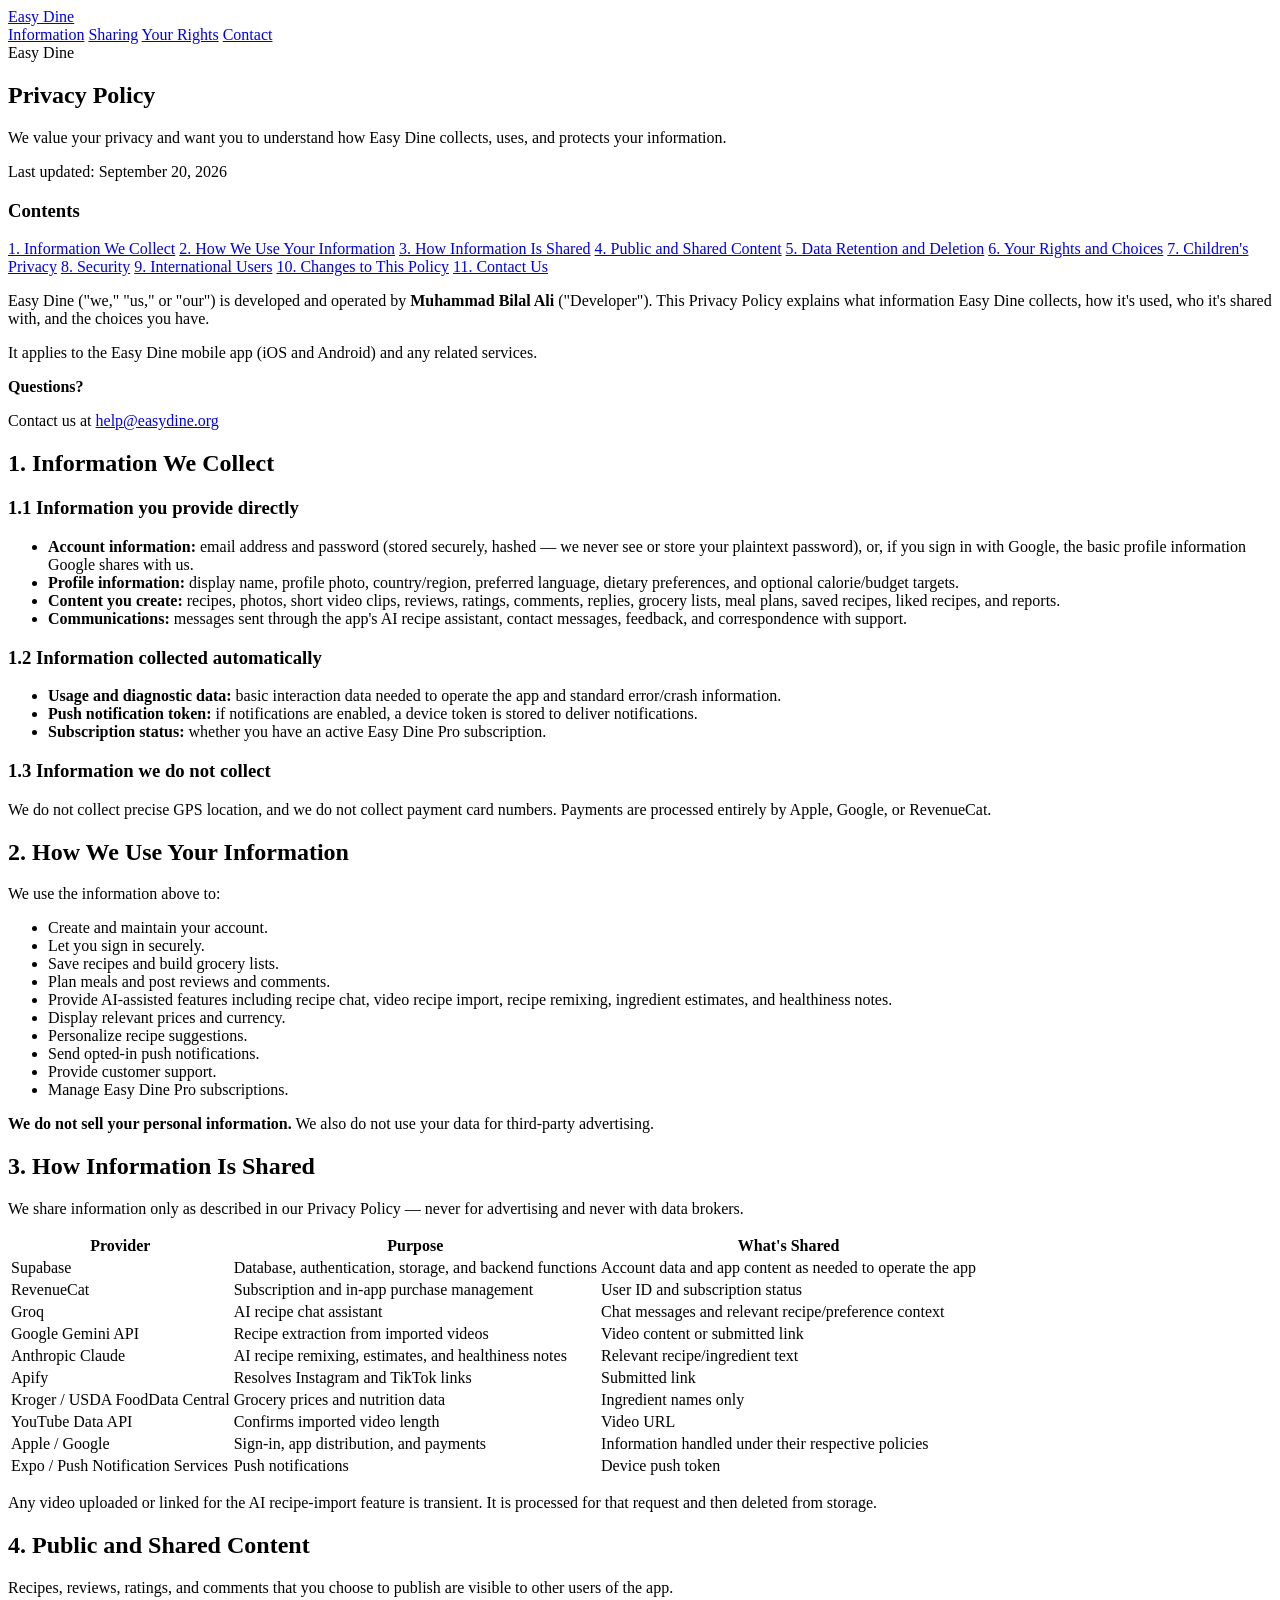
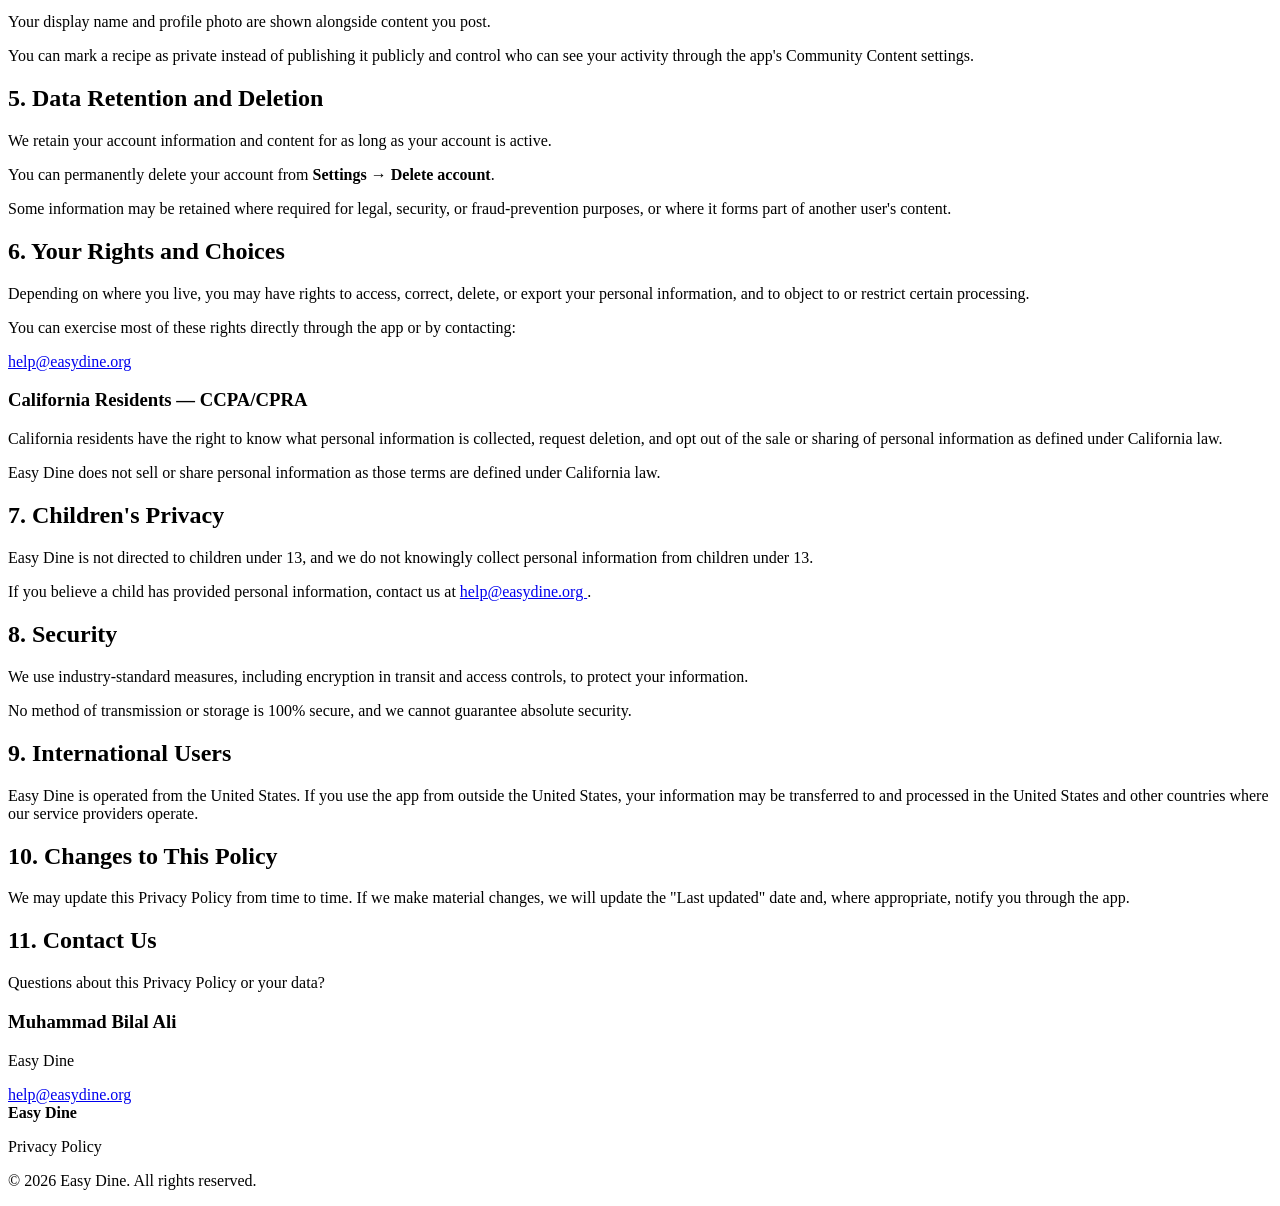
==== index.html @ dc6c0bfc "Add Privacy Policy page to index.html This file contains the complete Privacy Policy for Easy Dine, " ====
<!DOCTYPE html>
<html lang="en">
<head>
    <meta charset="UTF-8">
    <meta name="viewport" content="width=device-width, initial-scale=1.0">

    <title>Easy Dine — Privacy Policy</title>

    <meta
        name="description"
        content="Privacy Policy for Easy Dine"
    >

    <link rel="stylesheet" href="style.css">
</head>

<body>

<header class="site-header">
    <div class="container header-content">
        <a href="#" class="logo">Easy Dine</a>

        <nav>
            <a href="#information">Information</a>
            <a href="#sharing">Sharing</a>
            <a href="#rights">Your Rights</a>
            <a href="#contact">Contact</a>
        </nav>
    </div>
</header>


<main>

    <!-- Hero -->
    <section class="hero">
        <div class="container">
            <span class="eyebrow">Easy Dine</span>

            <h1>Privacy Policy</h1>

            <p class="hero-text">
                We value your privacy and want you to understand how
                Easy Dine collects, uses, and protects your information.
            </p>

            <p class="updated">
                Last updated: September 20, 2026
            </p>
        </div>
    </section>


    <!-- Main Content -->
    <div class="container content-layout">

        <!-- Sidebar -->
        <aside class="sidebar">
            <div class="sidebar-inner">
                <h3>Contents</h3>

                <a href="#information">1. Information We Collect</a>
                <a href="#use">2. How We Use Your Information</a>
                <a href="#sharing">3. How Information Is Shared</a>
                <a href="#public">4. Public and Shared Content</a>
                <a href="#retention">5. Data Retention and Deletion</a>
                <a href="#rights">6. Your Rights and Choices</a>
                <a href="#children">7. Children's Privacy</a>
                <a href="#security">8. Security</a>
                <a href="#international">9. International Users</a>
                <a href="#changes">10. Changes to This Policy</a>
                <a href="#contact">11. Contact Us</a>
            </div>
        </aside>


        <!-- Policy -->
        <article class="policy">

            <p>
                Easy Dine ("we," "us," or "our") is developed and operated
                by <strong>Muhammad Bilal Ali</strong> ("Developer").
                This Privacy Policy explains what information Easy Dine
                collects, how it's used, who it's shared with, and the
                choices you have.
            </p>

            <p>
                It applies to the Easy Dine mobile app (iOS and Android)
                and any related services.
            </p>

            <div class="contact-box">
                <strong>Questions?</strong>
                <p>
                    Contact us at
                    <a href="mailto:help@easydine.org">
                        help@easydine.org
                    </a>
                </p>
            </div>


            <!-- 1 -->
            <section id="information">

                <h2>1. Information We Collect</h2>

                <h3>1.1 Information you provide directly</h3>

                <ul>
                    <li>
                        <strong>Account information:</strong>
                        email address and password (stored securely,
                        hashed — we never see or store your plaintext
                        password), or, if you sign in with Google, the
                        basic profile information Google shares with us.
                    </li>

                    <li>
                        <strong>Profile information:</strong>
                        display name, profile photo, country/region,
                        preferred language, dietary preferences, and
                        optional calorie/budget targets.
                    </li>

                    <li>
                        <strong>Content you create:</strong>
                        recipes, photos, short video clips, reviews,
                        ratings, comments, replies, grocery lists,
                        meal plans, saved recipes, liked recipes,
                        and reports.
                    </li>

                    <li>
                        <strong>Communications:</strong>
                        messages sent through the app's AI recipe
                        assistant, contact messages, feedback, and
                        correspondence with support.
                    </li>
                </ul>


                <h3>1.2 Information collected automatically</h3>

                <ul>
                    <li>
                        <strong>Usage and diagnostic data:</strong>
                        basic interaction data needed to operate the
                        app and standard error/crash information.
                    </li>

                    <li>
                        <strong>Push notification token:</strong>
                        if notifications are enabled, a device token
                        is stored to deliver notifications.
                    </li>

                    <li>
                        <strong>Subscription status:</strong>
                        whether you have an active Easy Dine Pro
                        subscription.
                    </li>
                </ul>


                <h3>1.3 Information we do not collect</h3>

                <div class="highlight">
                    We do not collect precise GPS location, and we do
                    not collect payment card numbers. Payments are
                    processed entirely by Apple, Google, or RevenueCat.
                </div>

            </section>


            <!-- 2 -->
            <section id="use">

                <h2>2. How We Use Your Information</h2>

                <p>We use the information above to:</p>

                <ul>
                    <li>Create and maintain your account.</li>
                    <li>Let you sign in securely.</li>
                    <li>Save recipes and build grocery lists.</li>
                    <li>Plan meals and post reviews and comments.</li>
                    <li>
                        Provide AI-assisted features including recipe
                        chat, video recipe import, recipe remixing,
                        ingredient estimates, and healthiness notes.
                    </li>
                    <li>Display relevant prices and currency.</li>
                    <li>Personalize recipe suggestions.</li>
                    <li>Send opted-in push notifications.</li>
                    <li>Provide customer support.</li>
                    <li>Manage Easy Dine Pro subscriptions.</li>
                </ul>

                <div class="highlight success">
                    <strong>We do not sell your personal information.</strong>
                    We also do not use your data for third-party advertising.
                </div>

            </section>


            <!-- 3 -->
            <section id="sharing">

                <h2>3. How Information Is Shared</h2>

                <p>
                    We share information only as described in our
                    Privacy Policy — never for advertising and never
                    with data brokers.
                </p>

                <div class="table-wrapper">

                    <table>

                        <thead>
                            <tr>
                                <th>Provider</th>
                                <th>Purpose</th>
                                <th>What's Shared</th>
                            </tr>
                        </thead>

                        <tbody>

                            <tr>
                                <td>Supabase</td>
                                <td>
                                    Database, authentication, storage,
                                    and backend functions
                                </td>
                                <td>
                                    Account data and app content as
                                    needed to operate the app
                                </td>
                            </tr>

                            <tr>
                                <td>RevenueCat</td>
                                <td>
                                    Subscription and in-app purchase
                                    management
                                </td>
                                <td>
                                    User ID and subscription status
                                </td>
                            </tr>

                            <tr>
                                <td>Groq</td>
                                <td>
                                    AI recipe chat assistant
                                </td>
                                <td>
                                    Chat messages and relevant
                                    recipe/preference context
                                </td>
                            </tr>

                            <tr>
                                <td>Google Gemini API</td>
                                <td>
                                    Recipe extraction from imported
                                    videos
                                </td>
                                <td>
                                    Video content or submitted link
                                </td>
                            </tr>

                            <tr>
                                <td>Anthropic Claude</td>
                                <td>
                                    AI recipe remixing, estimates,
                                    and healthiness notes
                                </td>
                                <td>
                                    Relevant recipe/ingredient text
                                </td>
                            </tr>

                            <tr>
                                <td>Apify</td>
                                <td>
                                    Resolves Instagram and TikTok
                                    links
                                </td>
                                <td>
                                    Submitted link
                                </td>
                            </tr>

                            <tr>
                                <td>Kroger / USDA FoodData Central</td>
                                <td>
                                    Grocery prices and nutrition data
                                </td>
                                <td>
                                    Ingredient names only
                                </td>
                            </tr>

                            <tr>
                                <td>YouTube Data API</td>
                                <td>
                                    Confirms imported video length
                                </td>
                                <td>
                                    Video URL
                                </td>
                            </tr>

                            <tr>
                                <td>Apple / Google</td>
                                <td>
                                    Sign-in, app distribution,
                                    and payments
                                </td>
                                <td>
                                    Information handled under their
                                    respective policies
                                </td>
                            </tr>

                            <tr>
                                <td>Expo / Push Notification Services</td>
                                <td>
                                    Push notifications
                                </td>
                                <td>
                                    Device push token
                                </td>
                            </tr>

                        </tbody>

                    </table>

                </div>


                <p>
                    Any video uploaded or linked for the AI recipe-import
                    feature is transient. It is processed for that
                    request and then deleted from storage.
                </p>

            </section>


            <!-- 4 -->
            <section id="public">

                <h2>4. Public and Shared Content</h2>

                <p>
                    Recipes, reviews, ratings, and comments that you
                    choose to publish are visible to other users of
                    the app.
                </p>

                <p>
                    Your display name and profile photo are shown
                    alongside content you post.
                </p>

                <p>
                    You can mark a recipe as private instead of
                    publishing it publicly and control who can see
                    your activity through the app's Community Content
                    settings.
                </p>

            </section>


            <!-- 5 -->
            <section id="retention">

                <h2>5. Data Retention and Deletion</h2>

                <p>
                    We retain your account information and content
                    for as long as your account is active.
                </p>

                <p>
                    You can permanently delete your account from
                    <strong>Settings → Delete account</strong>.
                </p>

                <p>
                    Some information may be retained where required
                    for legal, security, or fraud-prevention purposes,
                    or where it forms part of another user's content.
                </p>

            </section>


            <!-- 6 -->
            <section id="rights">

                <h2>6. Your Rights and Choices</h2>

                <p>
                    Depending on where you live, you may have rights
                    to access, correct, delete, or export your
                    personal information, and to object to or restrict
                    certain processing.
                </p>

                <p>
                    You can exercise most of these rights directly
                    through the app or by contacting:
                </p>

                <p>
                    <a href="mailto:help@easydine.org">
                        help@easydine.org
                    </a>
                </p>


                <h3>California Residents — CCPA/CPRA</h3>

                <p>
                    California residents have the right to know what
                    personal information is collected, request
                    deletion, and opt out of the sale or sharing of
                    personal information as defined under California
                    law.
                </p>

                <div class="highlight success">
                    Easy Dine does not sell or share personal
                    information as those terms are defined under
                    California law.
                </div>

            </section>


            <!-- 7 -->
            <section id="children">

                <h2>7. Children's Privacy</h2>

                <p>
                    Easy Dine is not directed to children under 13,
                    and we do not knowingly collect personal
                    information from children under 13.
                </p>

                <p>
                    If you believe a child has provided personal
                    information, contact us at
                    <a href="mailto:help@easydine.org">
                        help@easydine.org
                    </a>.
                </p>

            </section>


            <!-- 8 -->
            <section id="security">

                <h2>8. Security</h2>

                <p>
                    We use industry-standard measures, including
                    encryption in transit and access controls, to
                    protect your information.
                </p>

                <p>
                    No method of transmission or storage is 100%
                    secure, and we cannot guarantee absolute security.
                </p>

            </section>


            <!-- 9 -->
            <section id="international">

                <h2>9. International Users</h2>

                <p>
                    Easy Dine is operated from the United States.
                    If you use the app from outside the United States,
                    your information may be transferred to and
                    processed in the United States and other countries
                    where our service providers operate.
                </p>

            </section>


            <!-- 10 -->
            <section id="changes">

                <h2>10. Changes to This Policy</h2>

                <p>
                    We may update this Privacy Policy from time to
                    time. If we make material changes, we will update
                    the "Last updated" date and, where appropriate,
                    notify you through the app.
                </p>

            </section>


            <!-- 11 -->
            <section id="contact">

                <h2>11. Contact Us</h2>

                <p>
                    Questions about this Privacy Policy or your data?
                </p>

                <div class="contact-card">

                    <h3>Muhammad Bilal Ali</h3>

                    <p>Easy Dine</p>

                    <a href="mailto:help@easydine.org">
                        help@easydine.org
                    </a>

                </div>

            </section>

        </article>

    </div>

</main>


<footer>

    <div class="container footer-content">

        <div>
            <strong>Easy Dine</strong>
            <p>Privacy Policy</p>
        </div>

        <div>
            <p>
                © 2026 Easy Dine. All rights reserved.
            </p>
        </div>

    </div>

</footer>


<script>
    // Smooth scrolling for navigation links
    document.querySelectorAll('a[href^="#"]').forEach(link => {

        link.addEventListener("click", function(event) {

            const target = document.querySelector(
                this.getAttribute("href")
            );

            if (target) {
                event.preventDefault();

                target.scrollIntoView({
                    behavior: "smooth"
                });
            }

        });

    });
</script>

</body>
</html>
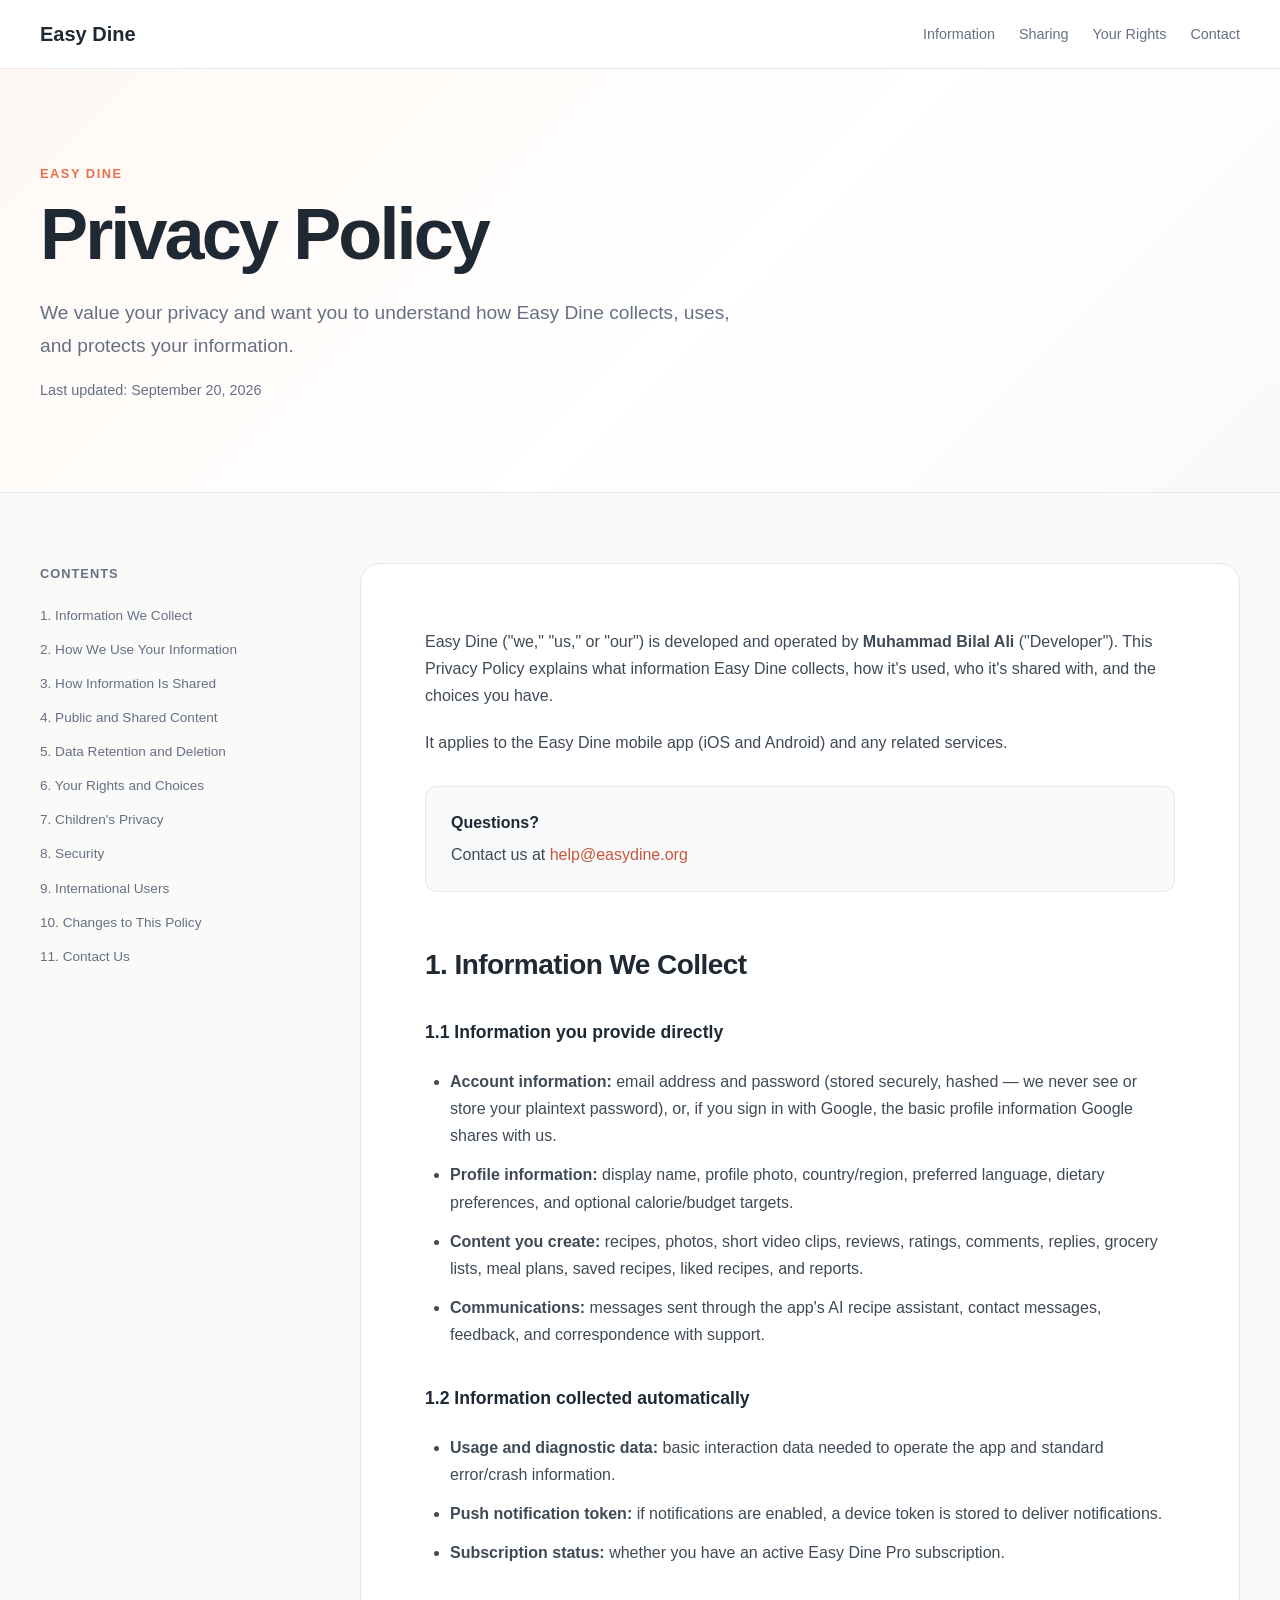
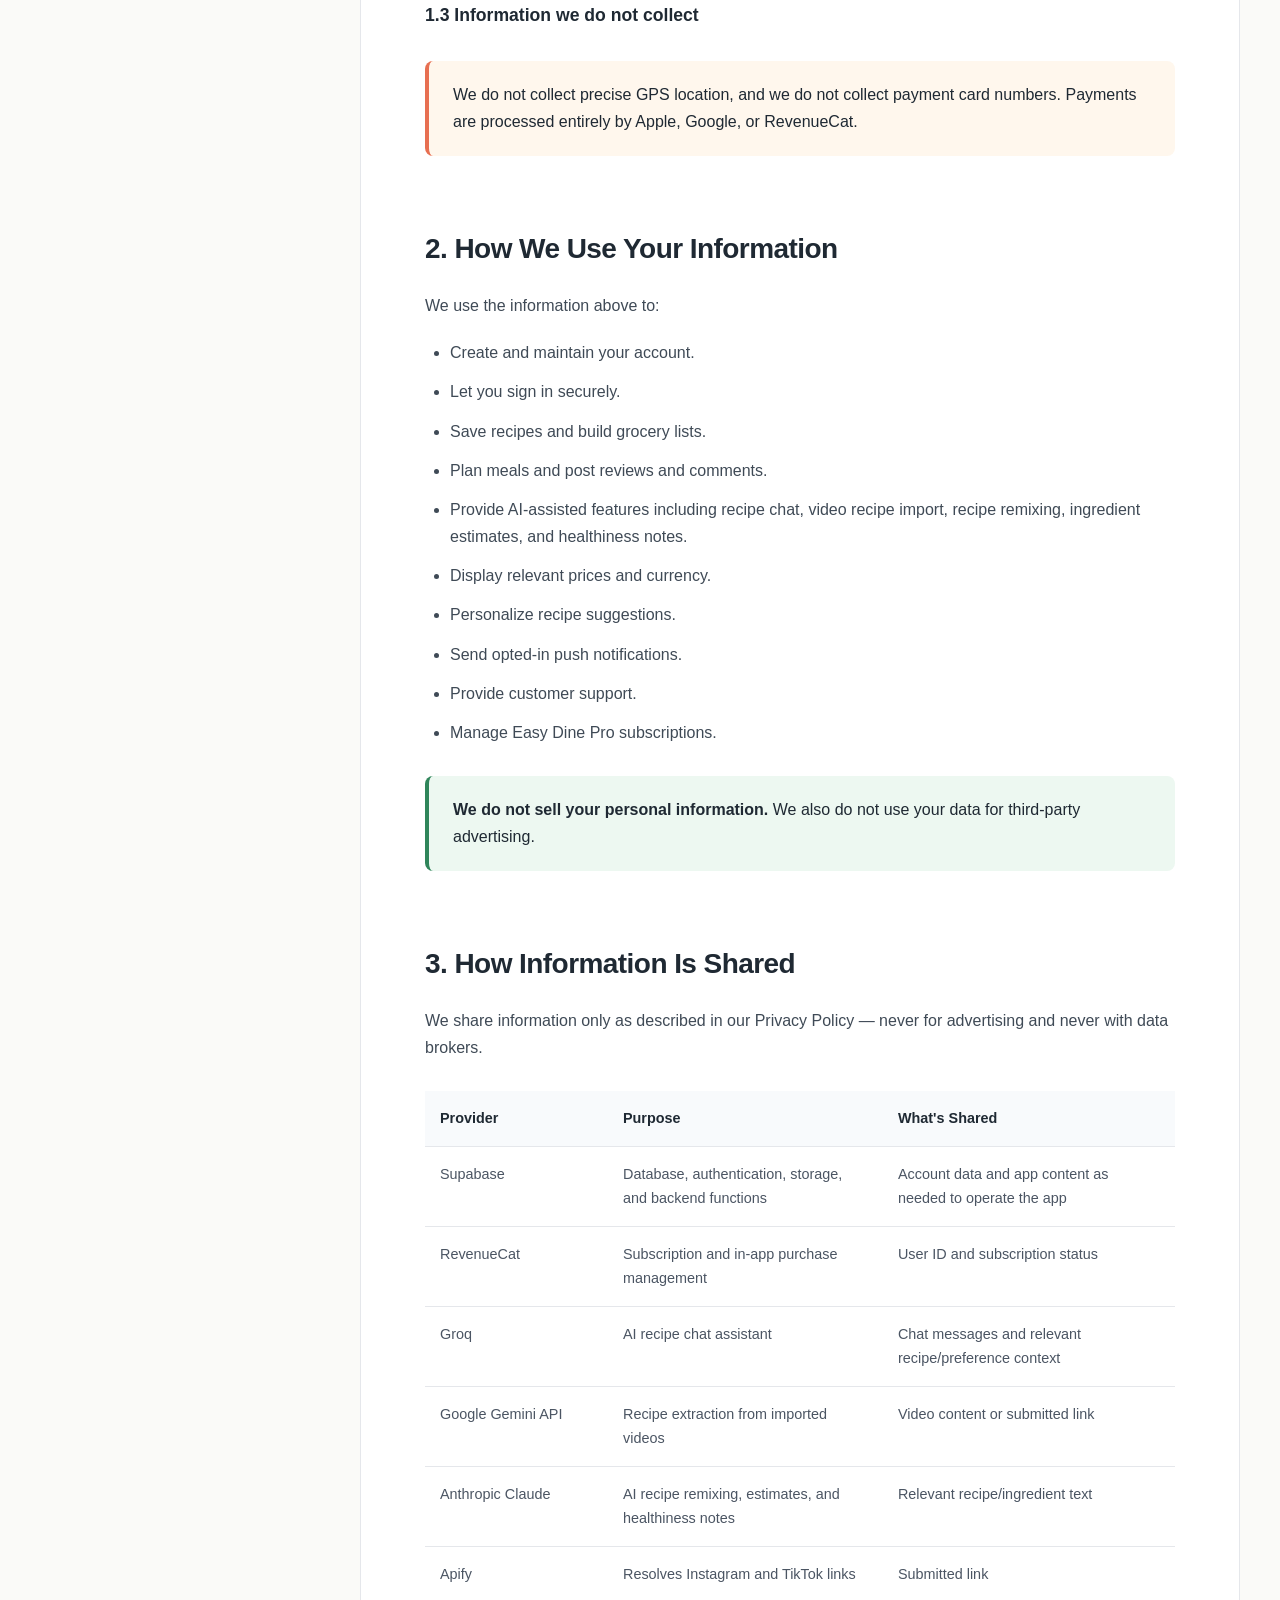
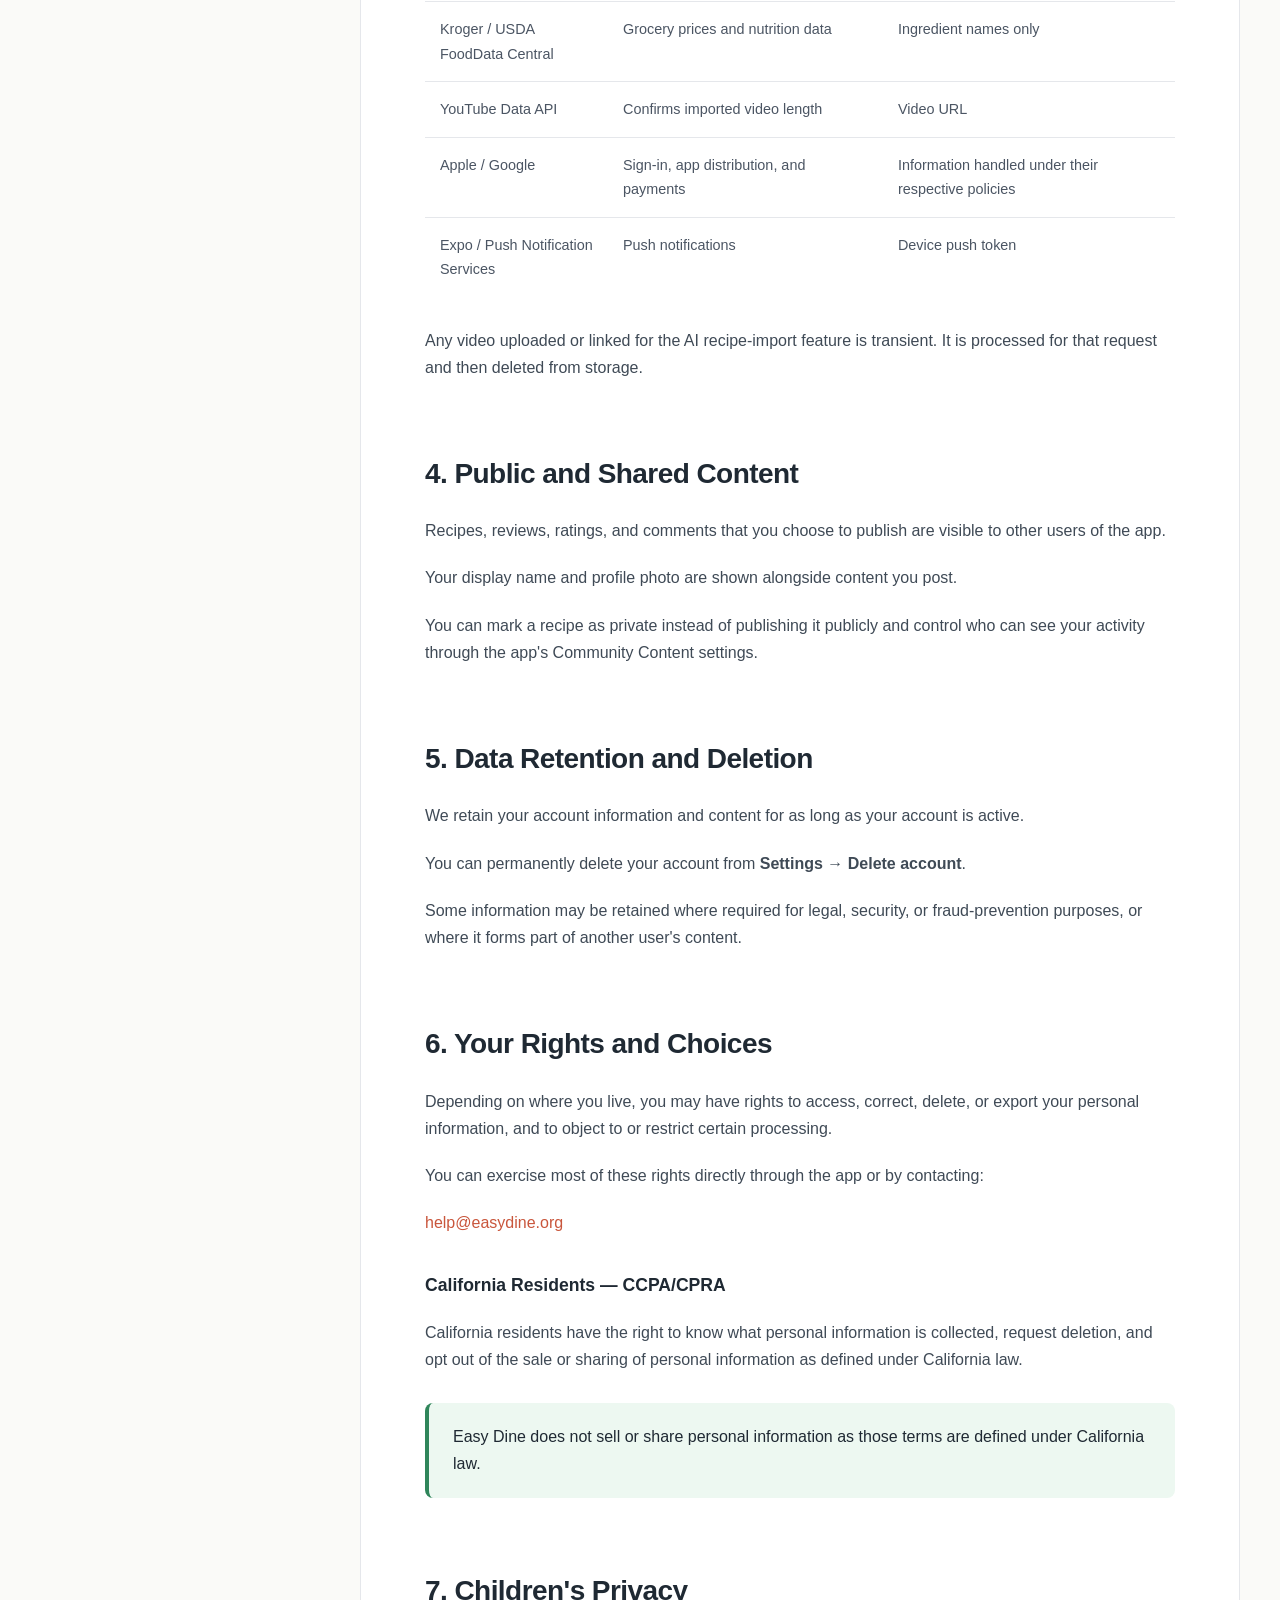
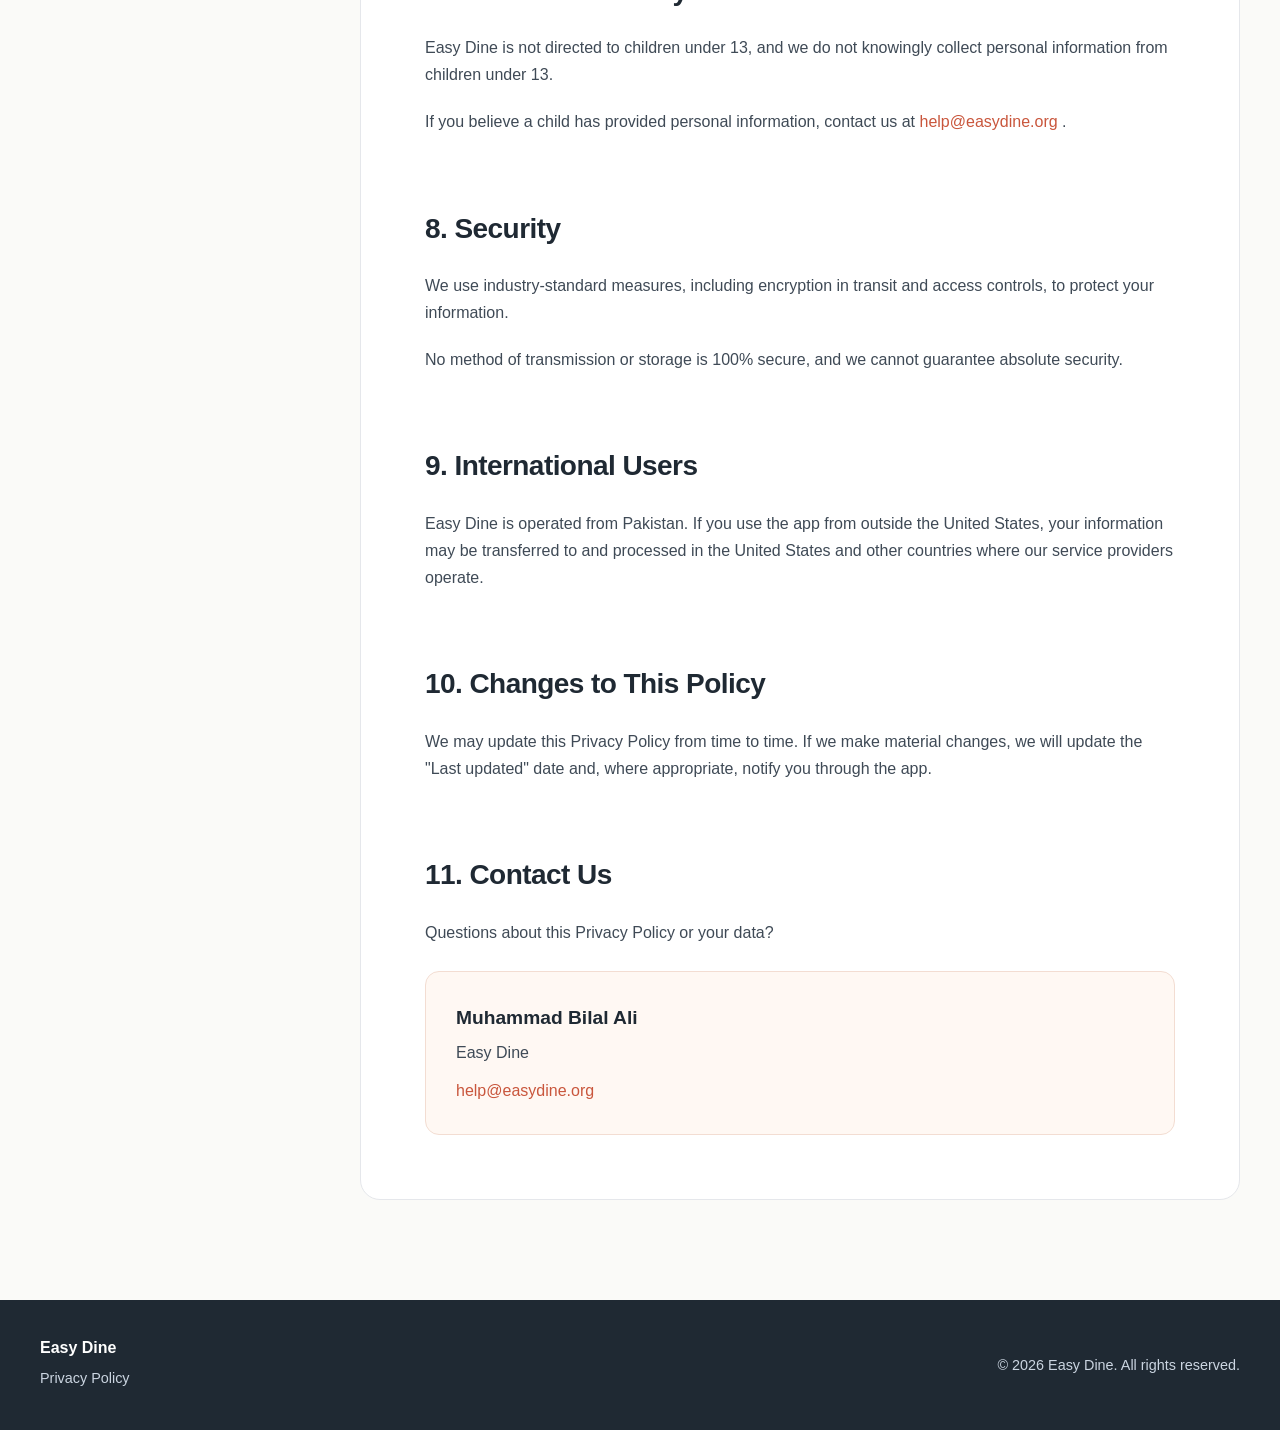
==== commit 4b433c6a: "commit 3" ====
--- a/index.html
+++ b/index.html
@@ -497,7 +497,7 @@
                 <h2>9. International Users</h2>
 
                 <p>
-                    Easy Dine is operated from the United States.
+                    Easy Dine is operated from Pakistan.
                     If you use the app from outside the United States,
                     your information may be transferred to and
                     processed in the United States and other countries
--- a/style.css
+++ b/style.css
@@ -0,0 +1,566 @@
+/* =========================================
+   Easy Dine Privacy Policy
+   ========================================= */
+
+:root {
+    --background: #fafaf8;
+    --surface: #ffffff;
+    --text: #1f2933;
+    --muted: #667085;
+    --border: #e5e7eb;
+    --primary: #e76f51;
+    --primary-dark: #c9563c;
+    --green: #2f855a;
+    --green-bg: #edf8f1;
+    --highlight-bg: #fff7ed;
+    --max-width: 1200px;
+}
+
+
+/* =========================================
+   Reset
+   ========================================= */
+
+* {
+    box-sizing: border-box;
+}
+
+html {
+    scroll-behavior: smooth;
+    scroll-padding-top: 90px;
+}
+
+body {
+    margin: 0;
+    background: var(--background);
+    color: var(--text);
+
+    font-family:
+        -apple-system,
+        BlinkMacSystemFont,
+        "Segoe UI",
+        Roboto,
+        Helvetica,
+        Arial,
+        sans-serif;
+
+    line-height: 1.7;
+}
+
+
+/* =========================================
+   Global
+   ========================================= */
+
+.container {
+    width: min(
+        calc(100% - 40px),
+        var(--max-width)
+    );
+
+    margin: 0 auto;
+}
+
+a {
+    color: var(--primary-dark);
+    text-decoration: none;
+}
+
+a:hover {
+    text-decoration: underline;
+}
+
+
+/* =========================================
+   Header
+   ========================================= */
+
+.site-header {
+    position: sticky;
+    top: 0;
+    z-index: 100;
+
+    background: rgba(255, 255, 255, 0.95);
+
+    border-bottom: 1px solid var(--border);
+
+    backdrop-filter: blur(10px);
+}
+
+.header-content {
+    min-height: 68px;
+
+    display: flex;
+    align-items: center;
+    justify-content: space-between;
+
+    gap: 30px;
+}
+
+.logo {
+    font-size: 1.25rem;
+    font-weight: 800;
+    color: var(--text);
+}
+
+.logo:hover {
+    text-decoration: none;
+}
+
+nav {
+    display: flex;
+    align-items: center;
+    gap: 24px;
+
+    font-size: 0.9rem;
+}
+
+nav a {
+    color: var(--muted);
+}
+
+nav a:hover {
+    color: var(--primary);
+}
+
+
+/* =========================================
+   Hero
+   ========================================= */
+
+.hero {
+    padding: 90px 0 75px;
+
+    background:
+        linear-gradient(
+            135deg,
+            #fff8f3 0%,
+            #fff 55%,
+            #f8faf9 100%
+        );
+
+    border-bottom: 1px solid var(--border);
+}
+
+.eyebrow {
+    display: inline-block;
+
+    margin-bottom: 12px;
+
+    color: var(--primary);
+
+    font-size: 0.8rem;
+    font-weight: 800;
+    letter-spacing: 0.12em;
+    text-transform: uppercase;
+}
+
+.hero h1 {
+    margin: 0;
+
+    font-size: clamp(2.5rem, 6vw, 4.5rem);
+
+    line-height: 1.05;
+
+    letter-spacing: -0.04em;
+}
+
+.hero-text {
+    max-width: 700px;
+
+    margin: 25px 0 15px;
+
+    color: var(--muted);
+
+    font-size: 1.2rem;
+}
+
+.updated {
+    color: var(--muted);
+
+    font-size: 0.9rem;
+}
+
+
+/* =========================================
+   Content Layout
+   ========================================= */
+
+.content-layout {
+    display: grid;
+
+    grid-template-columns:
+        250px
+        minmax(0, 1fr);
+
+    gap: 70px;
+
+    padding-top: 70px;
+    padding-bottom: 100px;
+}
+
+
+/* =========================================
+   Sidebar
+   ========================================= */
+
+.sidebar {
+    position: relative;
+}
+
+.sidebar-inner {
+    position: sticky;
+    top: 100px;
+
+    display: flex;
+    flex-direction: column;
+
+    gap: 5px;
+}
+
+.sidebar h3 {
+    margin: 0 0 12px;
+
+    font-size: 0.8rem;
+
+    text-transform: uppercase;
+
+    letter-spacing: 0.08em;
+
+    color: var(--muted);
+}
+
+.sidebar a {
+    padding: 5px 0;
+
+    color: var(--muted);
+
+    font-size: 0.85rem;
+
+    line-height: 1.4;
+}
+
+.sidebar a:hover {
+    color: var(--primary);
+    text-decoration: none;
+}
+
+
+/* =========================================
+   Policy
+   ========================================= */
+
+.policy {
+    min-width: 0;
+
+    background: var(--surface);
+
+    padding: clamp(30px, 5vw, 65px);
+
+    border: 1px solid var(--border);
+
+    border-radius: 20px;
+}
+
+.policy section {
+    margin-top: 65px;
+
+    padding-top: 10px;
+}
+
+.policy section:first-of-type {
+    margin-top: 45px;
+}
+
+.policy h2 {
+    margin-top: 0;
+    margin-bottom: 25px;
+
+    font-size: 1.75rem;
+
+    line-height: 1.3;
+
+    letter-spacing: -0.02em;
+}
+
+.policy h3 {
+    margin-top: 35px;
+
+    font-size: 1.1rem;
+}
+
+.policy p {
+    margin: 0 0 20px;
+
+    color: #3f4a56;
+}
+
+.policy ul {
+    margin: 20px 0;
+    padding-left: 25px;
+}
+
+.policy li {
+    margin-bottom: 12px;
+
+    color: #3f4a56;
+}
+
+
+/* =========================================
+   Highlight Boxes
+   ========================================= */
+
+.highlight {
+    margin: 30px 0;
+    padding: 20px 24px;
+
+    background: var(--highlight-bg);
+
+    border-left: 4px solid var(--primary);
+
+    border-radius: 8px;
+}
+
+.highlight.success {
+    background: var(--green-bg);
+
+    border-left-color: var(--green);
+}
+
+
+/* =========================================
+   Contact Box
+   ========================================= */
+
+.contact-box {
+    margin-top: 30px;
+    padding: 22px 25px;
+
+    background: #f8fafc;
+
+    border: 1px solid var(--border);
+
+    border-radius: 12px;
+}
+
+.contact-box p {
+    margin: 5px 0 0;
+}
+
+
+/* =========================================
+   Table
+   ========================================= */
+
+.table-wrapper {
+    width: 100%;
+
+    overflow-x: auto;
+
+    margin: 30px 0;
+}
+
+table {
+    width: 100%;
+
+    min-width: 700px;
+
+    border-collapse: collapse;
+
+    font-size: 0.9rem;
+}
+
+th,
+td {
+    padding: 15px;
+
+    text-align: left;
+
+    vertical-align: top;
+
+    border-bottom: 1px solid var(--border);
+}
+
+th {
+    background: #f8fafc;
+
+    color: var(--text);
+
+    font-weight: 700;
+}
+
+td {
+    color: #4b5563;
+}
+
+tr:last-child td {
+    border-bottom: none;
+}
+
+
+/* =========================================
+   Contact Card
+   ========================================= */
+
+.contact-card {
+    margin-top: 25px;
+
+    padding: 30px;
+
+    background: #fff8f3;
+
+    border: 1px solid #f3ddd2;
+
+    border-radius: 14px;
+}
+
+.contact-card h3 {
+    margin: 0 0 5px;
+
+    font-size: 1.2rem;
+}
+
+.contact-card p {
+    margin-bottom: 10px;
+}
+
+
+/* =========================================
+   Footer
+   ========================================= */
+
+footer {
+    background: #1f2933;
+
+    color: white;
+}
+
+.footer-content {
+    min-height: 130px;
+
+    display: flex;
+
+    align-items: center;
+
+    justify-content: space-between;
+
+    gap: 30px;
+}
+
+.footer-content p {
+    margin: 5px 0;
+
+    color: #cbd5e1;
+
+    font-size: 0.9rem;
+}
+
+
+/* =========================================
+   Mobile
+   ========================================= */
+
+@media (max-width: 850px) {
+
+    nav {
+        display: none;
+    }
+
+    .content-layout {
+        grid-template-columns: 1fr;
+
+        gap: 30px;
+
+        padding-top: 35px;
+    }
+
+    .sidebar-inner {
+        position: static;
+
+        padding: 20px;
+
+        background: var(--surface);
+
+        border: 1px solid var(--border);
+
+        border-radius: 14px;
+
+        display: grid;
+
+        grid-template-columns:
+            repeat(2, minmax(0, 1fr));
+
+        gap: 4px 20px;
+    }
+
+    .sidebar h3 {
+        grid-column: 1 / -1;
+    }
+
+    .policy {
+        padding: 30px 22px;
+    }
+
+    .hero {
+        padding: 65px 0 50px;
+    }
+}
+
+
+@media (max-width: 550px) {
+
+    .container {
+        width: min(
+            calc(100% - 28px),
+            var(--max-width)
+        );
+    }
+
+    .sidebar-inner {
+        grid-template-columns: 1fr;
+    }
+
+    .policy {
+        border-radius: 14px;
+    }
+
+    .footer-content {
+        padding: 25px 0;
+
+        flex-direction: column;
+
+        align-items: flex-start;
+
+        justify-content: center;
+    }
+
+}
+
+/* =========================================
+   Legal Warning
+   ========================================= */
+
+.legal-warning {
+    margin: 30px 0;
+
+    padding: 25px;
+
+    background: #f8f8f8;
+
+    border: 1px solid #dedede;
+
+    border-radius: 10px;
+}
+
+.legal-warning p {
+    margin-bottom: 18px;
+
+    color: #303030;
+
+    font-size: 0.92rem;
+}
+
+.legal-warning p:last-child {
+    margin-bottom: 0;
+}
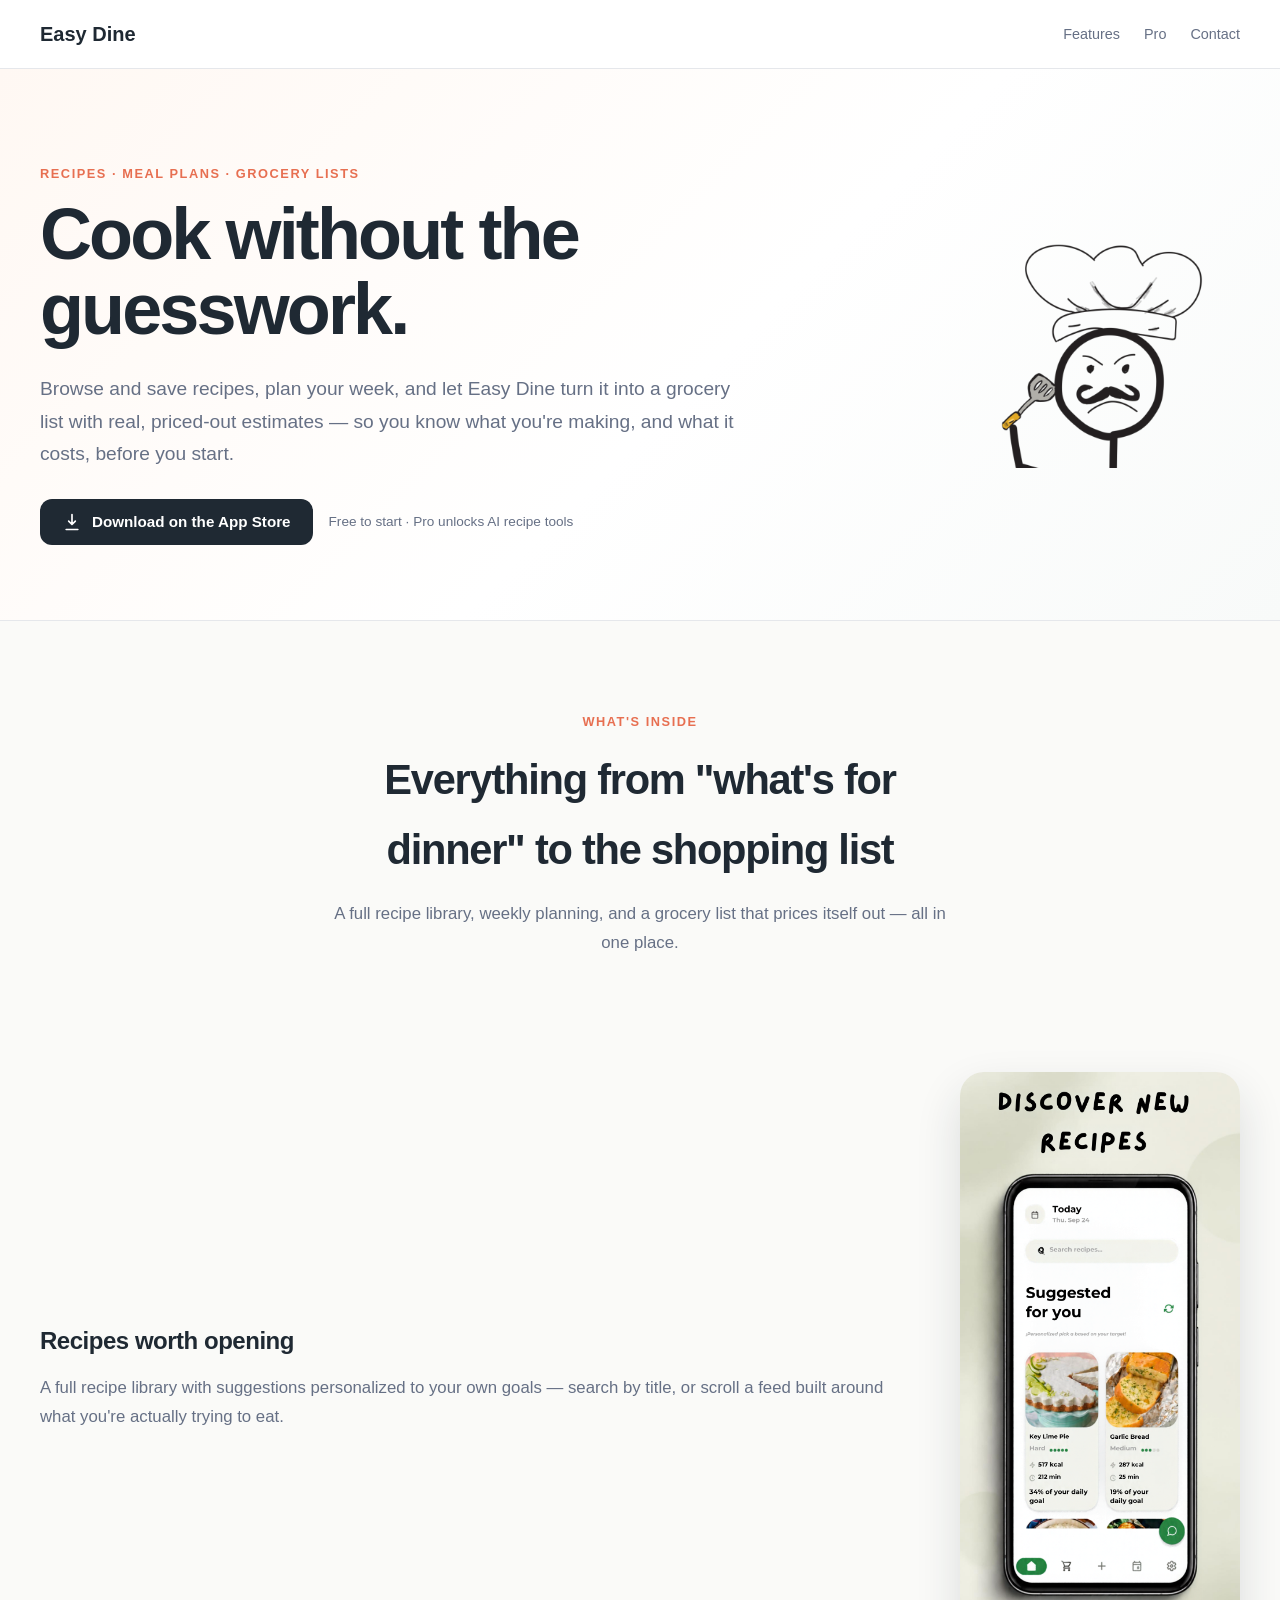
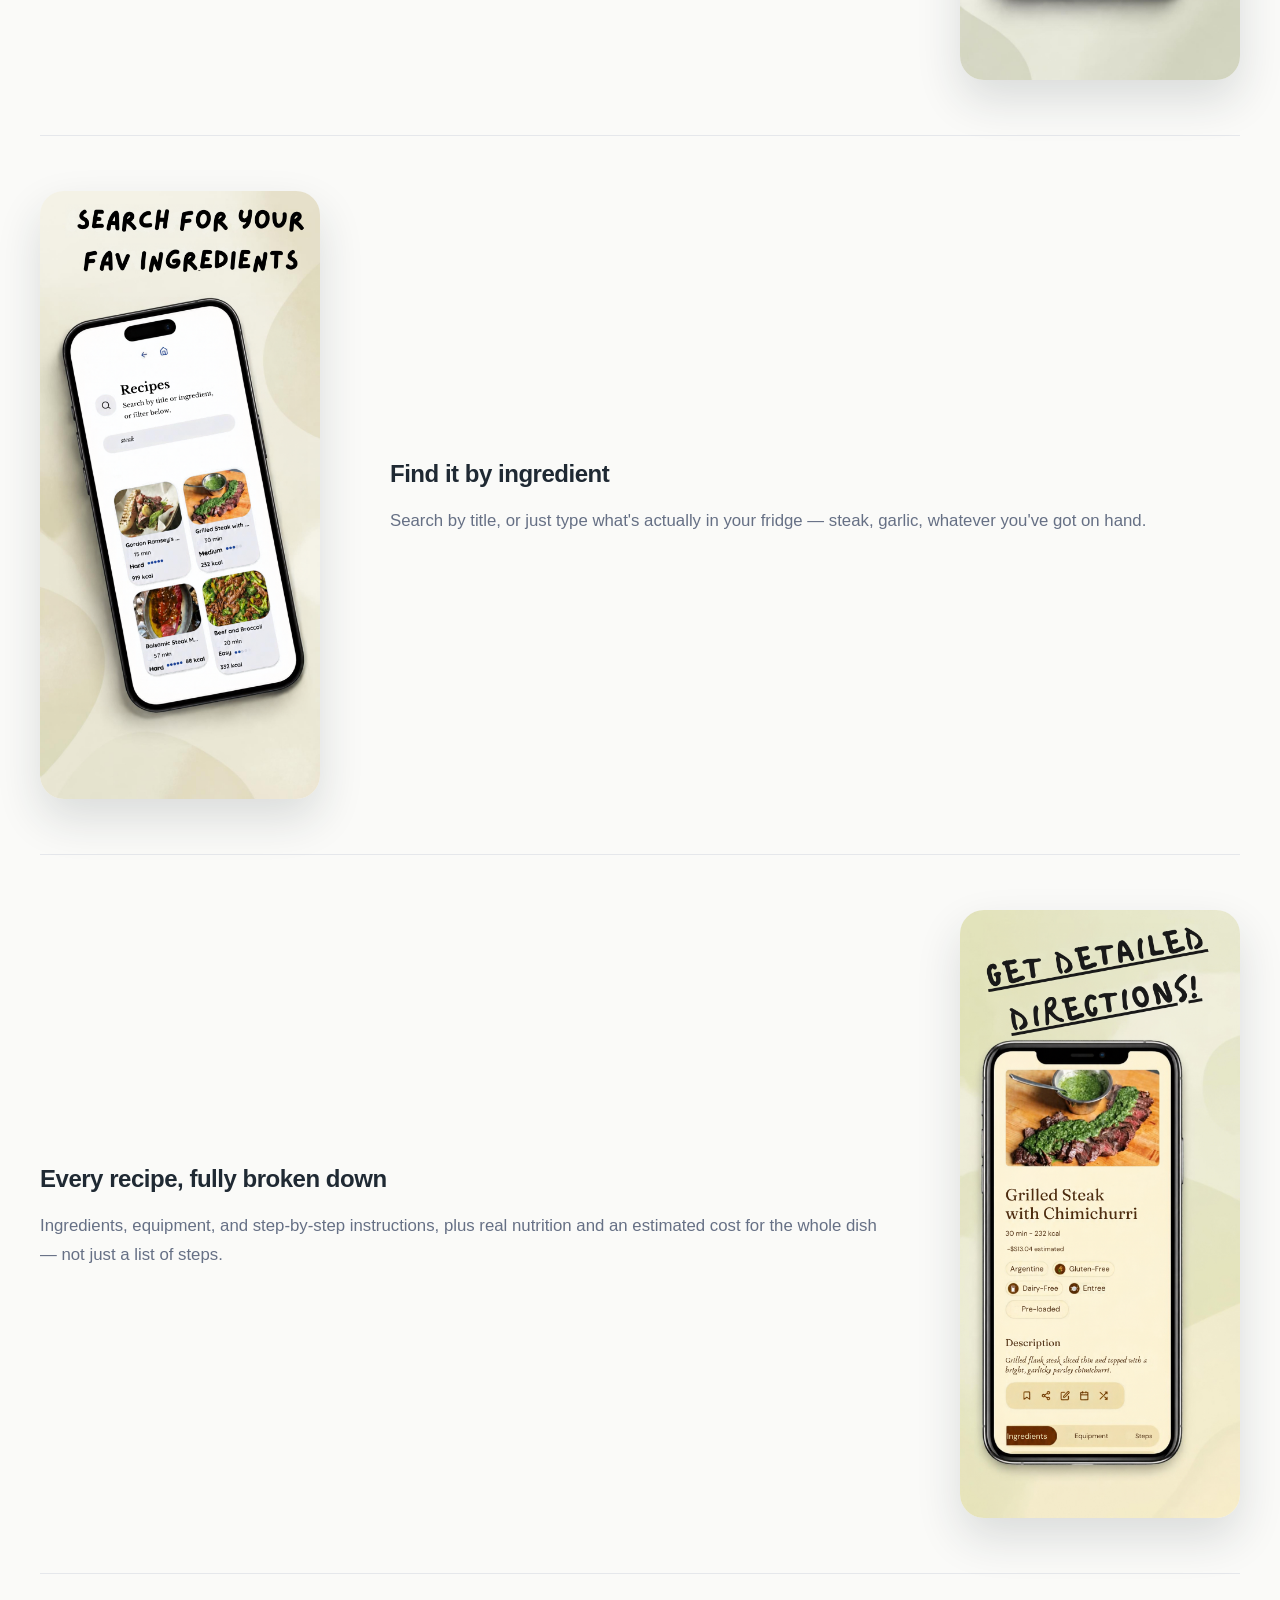
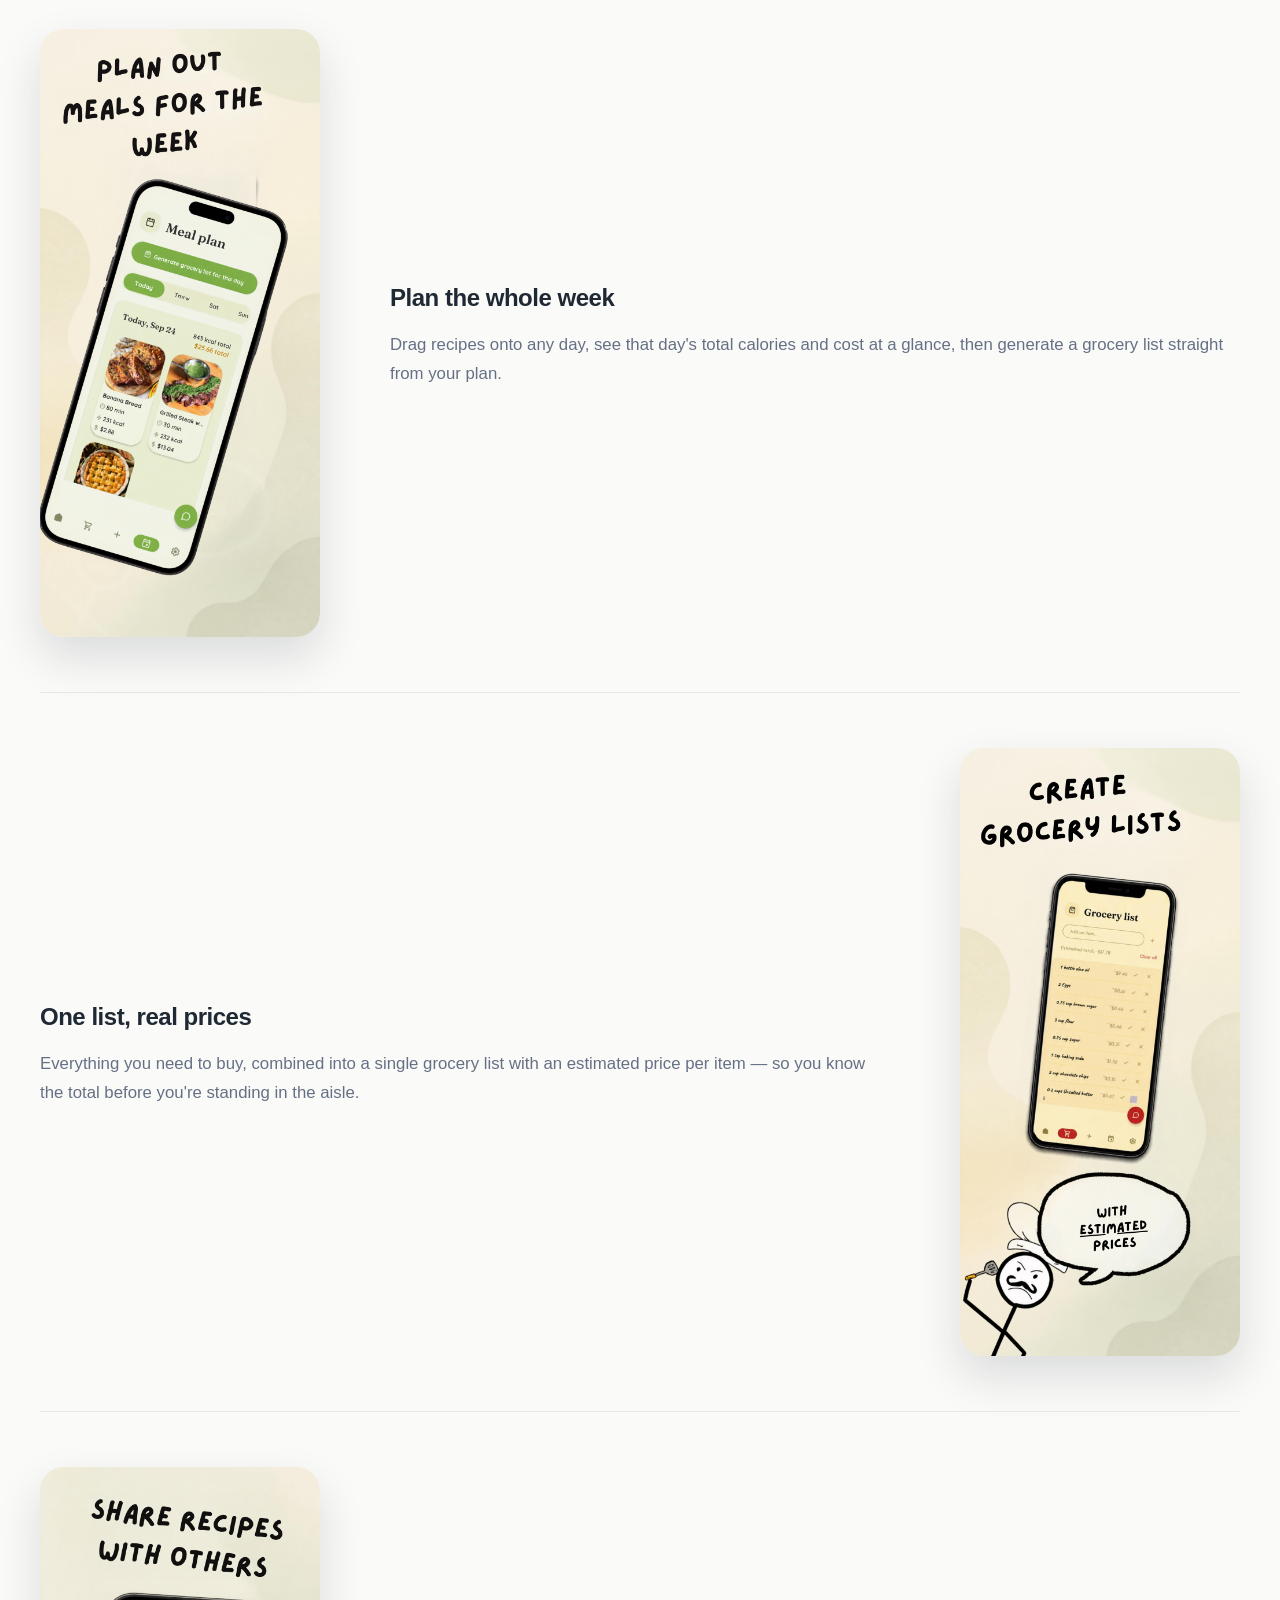
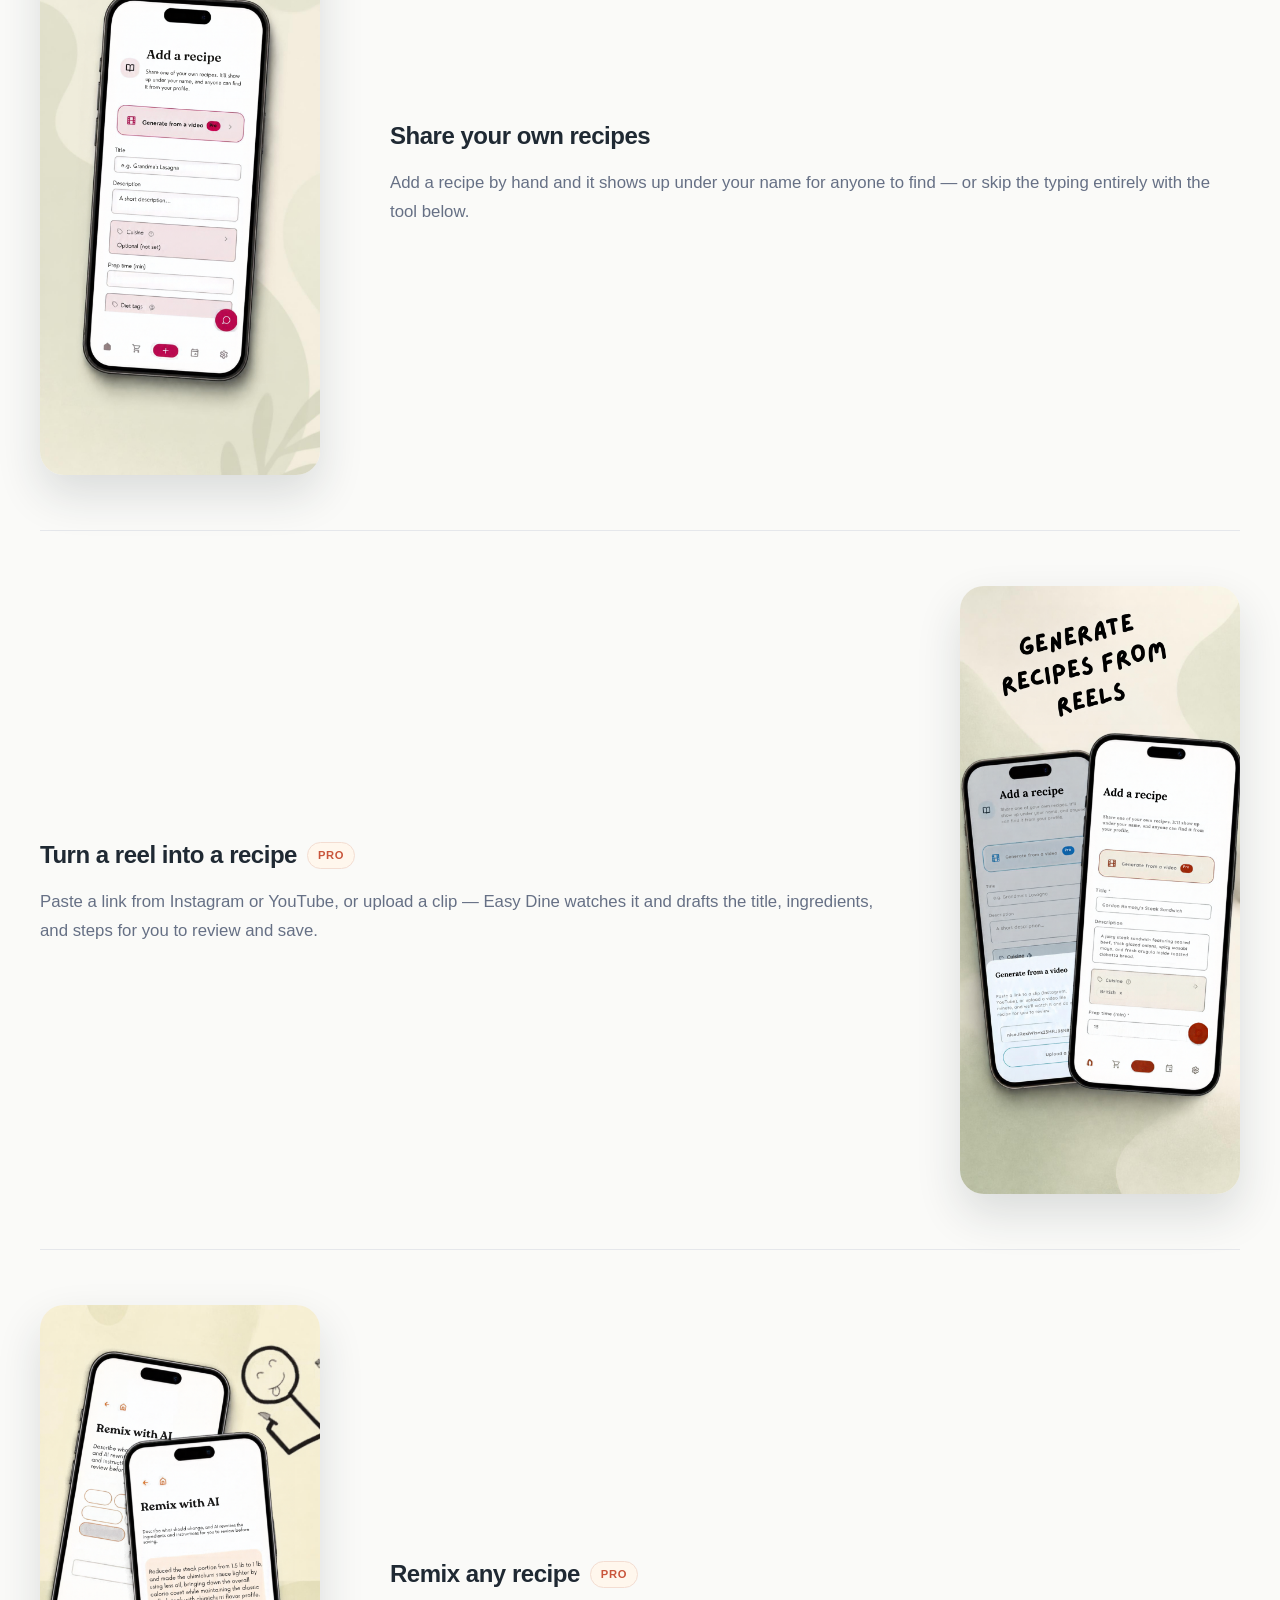
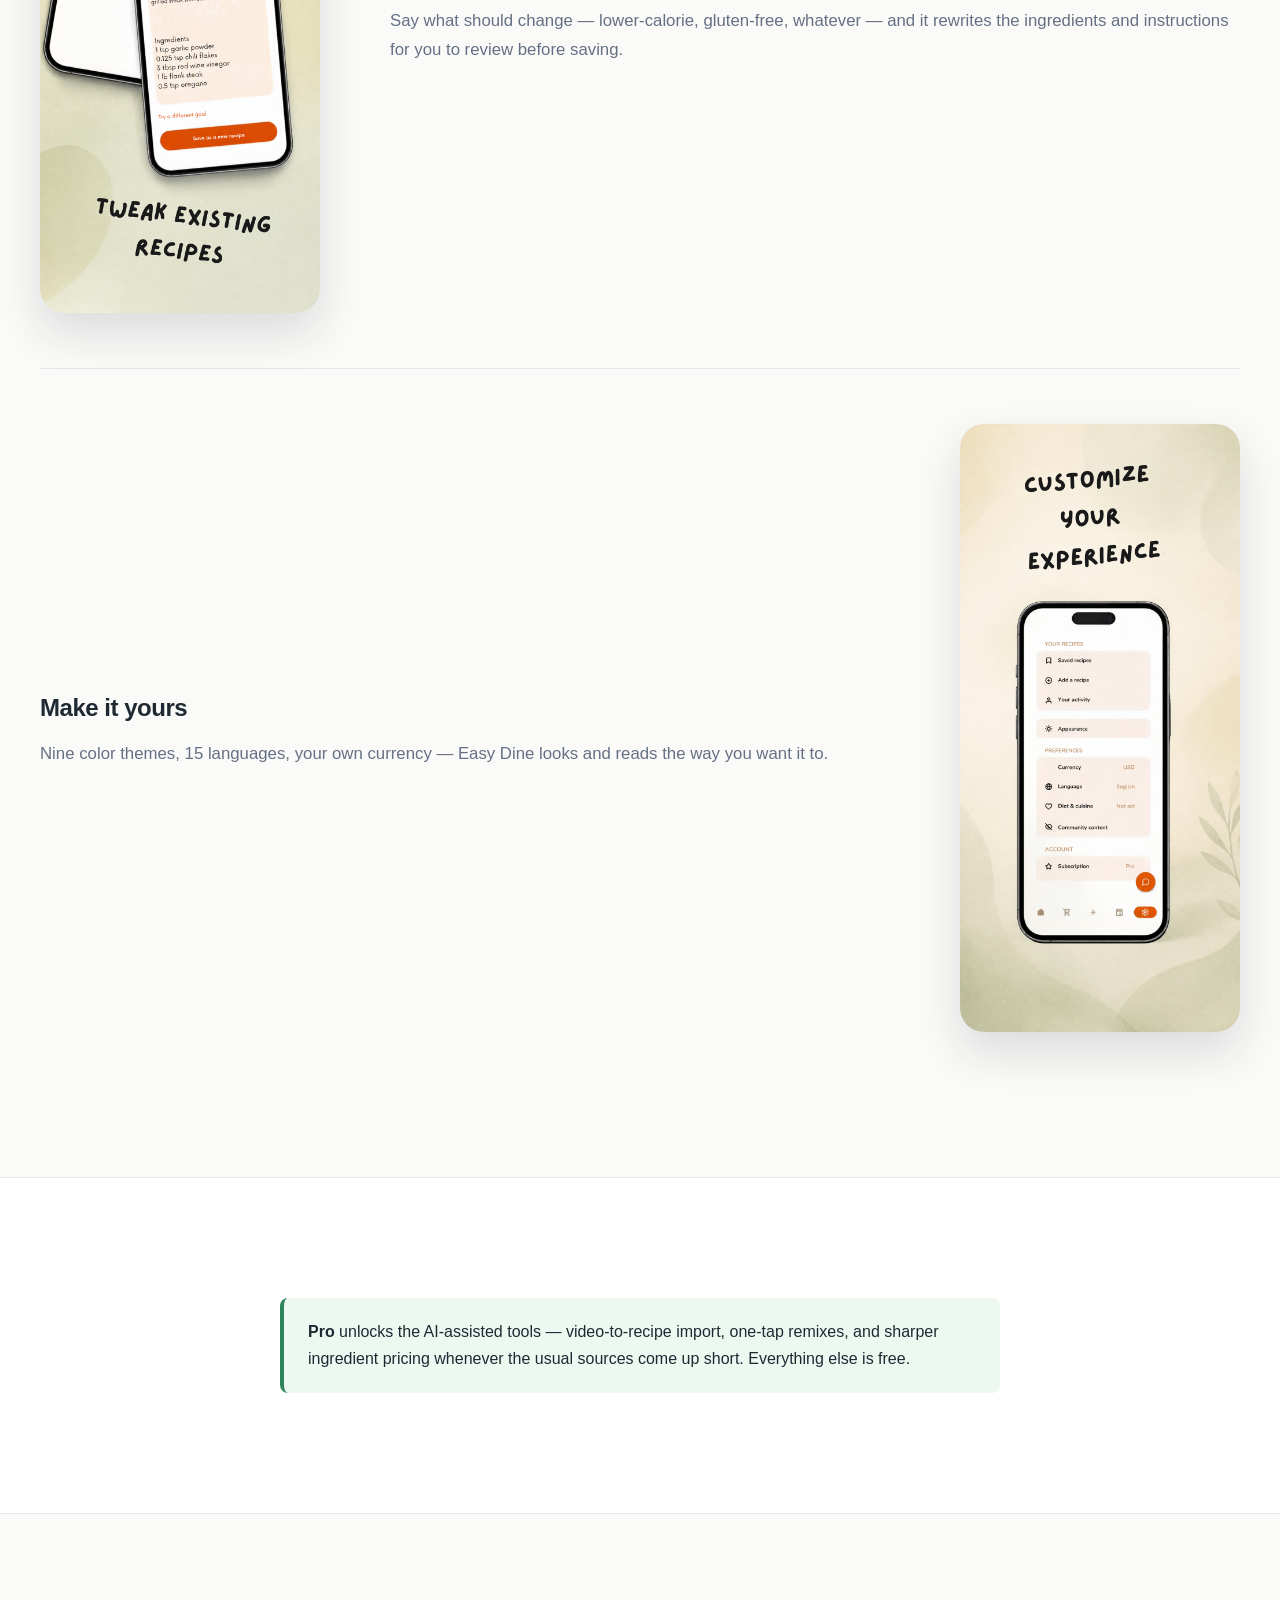
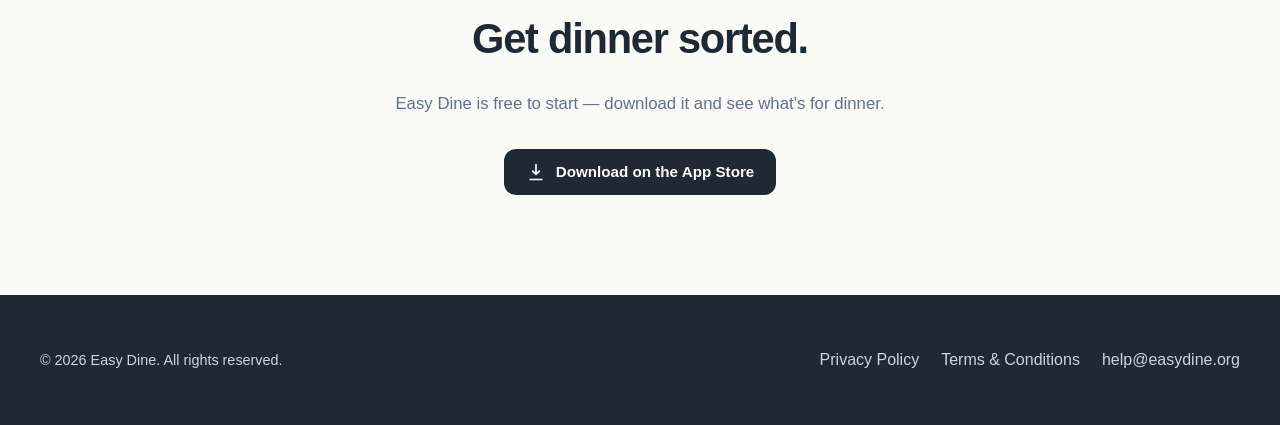
==== commit c2da3a17: "Revise index.html for new content and layout Updated HTML structure and content for Easy Dine websit" ====
--- a/index.html
+++ b/index.html
@@ -1,599 +1,169 @@
-<!DOCTYPE html>
+<!doctype html>
 <html lang="en">
 <head>
-    <meta charset="UTF-8">
-    <meta name="viewport" content="width=device-width, initial-scale=1.0">
-
-    <title>Easy Dine — Privacy Policy</title>
-
-    <meta
-        name="description"
-        content="Privacy Policy for Easy Dine"
-    >
-
-    <link rel="stylesheet" href="style.css">
+<meta charset="utf-8">
+<meta name="viewport" content="width=device-width, initial-scale=1">
+<title>Easy Dine — Recipes, meal plans &amp; grocery lists</title>
+<meta name="description" content="Easy Dine turns 'what should I cook?' into a shopping list. Browse recipes, plan your week, and get a priced grocery list automatically.">
+<link rel="stylesheet" href="style.css">
+<link rel="stylesheet" href="marketing.css">
 </head>
-
 <body>
 
 <header class="site-header">
-    <div class="container header-content">
-        <a href="#" class="logo">Easy Dine</a>
-
-        <nav>
-            <a href="#information">Information</a>
-            <a href="#sharing">Sharing</a>
-            <a href="#rights">Your Rights</a>
-            <a href="#contact">Contact</a>
-        </nav>
-    </div>
+  <div class="container header-content">
+    <a class="logo" href="#top">Easy Dine</a>
+    <nav>
+      <a href="#features">Features</a>
+      <a href="#pro">Pro</a>
+      <a href="mailto:help@easydine.org">Contact</a>
+    </nav>
+  </div>
 </header>
 
+<section class="hero" id="top">
+  <div class="container hero-inner">
+    <div class="hero-copy">
+      <span class="eyebrow">Recipes · Meal Plans · Grocery Lists</span>
+      <h1>Cook without the guesswork.</h1>
+      <p class="hero-text">
+        Browse and save recipes, plan your week, and let Easy Dine turn it into a grocery
+        list with real, priced-out estimates — so you know what you're making, and what
+        it costs, before you start.
+      </p>
+      <div class="hero-cta">
+        <!-- Placeholder badge — swap for Apple's own official "Download on the App
+             Store" artwork (developer.apple.com/app-store/marketing/guidelines/) before
+             publishing; recreating their logo here would be a trademark-guideline
+             problem, not just a style one. -->
+        <a class="store-badge" href="https://apps.apple.com/app/id6815075286" aria-label="Download Easy Dine on the App Store">
+          <svg width="20" height="20" viewBox="0 0 24 24" fill="none" aria-hidden="true">
+            <path d="M12 3v12m0 0l-4-4m4 4l4-4M5 21h14" stroke="white" stroke-width="2" stroke-linecap="round" stroke-linejoin="round"/>
+          </svg>
+          Download on the App Store
+        </a>
+        <span class="hero-note">Free to start · Pro unlocks AI recipe tools</span>
+      </div>
+    </div>
+    <img class="hero-mascot" src="assets/chef-headshot.png" alt="Easy Dine's chef mascot, spatula in hand">
+  </div>
+</section>
 
-<main>
-
-    <!-- Hero -->
-    <section class="hero">
-        <div class="container">
-            <span class="eyebrow">Easy Dine</span>
-
-            <h1>Privacy Policy</h1>
-
-            <p class="hero-text">
-                We value your privacy and want you to understand how
-                Easy Dine collects, uses, and protects your information.
-            </p>
-
-            <p class="updated">
-                Last updated: September 20, 2026
-            </p>
-        </div>
-    </section>
-
-
-    <!-- Main Content -->
-    <div class="container content-layout">
-
-        <!-- Sidebar -->
-        <aside class="sidebar">
-            <div class="sidebar-inner">
-                <h3>Contents</h3>
-
-                <a href="#information">1. Information We Collect</a>
-                <a href="#use">2. How We Use Your Information</a>
-                <a href="#sharing">3. How Information Is Shared</a>
-                <a href="#public">4. Public and Shared Content</a>
-                <a href="#retention">5. Data Retention and Deletion</a>
-                <a href="#rights">6. Your Rights and Choices</a>
-                <a href="#children">7. Children's Privacy</a>
-                <a href="#security">8. Security</a>
-                <a href="#international">9. International Users</a>
-                <a href="#changes">10. Changes to This Policy</a>
-                <a href="#contact">11. Contact Us</a>
-            </div>
-        </aside>
-
-
-        <!-- Policy -->
-        <article class="policy">
-
-            <p>
-                Easy Dine ("we," "us," or "our") is developed and operated
-                by <strong>Muhammad Bilal Ali</strong> ("Developer").
-                This Privacy Policy explains what information Easy Dine
-                collects, how it's used, who it's shared with, and the
-                choices you have.
-            </p>
-
-            <p>
-                It applies to the Easy Dine mobile app (iOS and Android)
-                and any related services.
-            </p>
-
-            <div class="contact-box">
-                <strong>Questions?</strong>
-                <p>
-                    Contact us at
-                    <a href="mailto:help@easydine.org">
-                        help@easydine.org
-                    </a>
-                </p>
-            </div>
-
-
-            <!-- 1 -->
-            <section id="information">
-
-                <h2>1. Information We Collect</h2>
-
-                <h3>1.1 Information you provide directly</h3>
-
-                <ul>
-                    <li>
-                        <strong>Account information:</strong>
-                        email address and password (stored securely,
-                        hashed — we never see or store your plaintext
-                        password), or, if you sign in with Google, the
-                        basic profile information Google shares with us.
-                    </li>
-
-                    <li>
-                        <strong>Profile information:</strong>
-                        display name, profile photo, country/region,
-                        preferred language, dietary preferences, and
-                        optional calorie/budget targets.
-                    </li>
-
-                    <li>
-                        <strong>Content you create:</strong>
-                        recipes, photos, short video clips, reviews,
-                        ratings, comments, replies, grocery lists,
-                        meal plans, saved recipes, liked recipes,
-                        and reports.
-                    </li>
-
-                    <li>
-                        <strong>Communications:</strong>
-                        messages sent through the app's AI recipe
-                        assistant, contact messages, feedback, and
-                        correspondence with support.
-                    </li>
-                </ul>
-
-
-                <h3>1.2 Information collected automatically</h3>
-
-                <ul>
-                    <li>
-                        <strong>Usage and diagnostic data:</strong>
-                        basic interaction data needed to operate the
-                        app and standard error/crash information.
-                    </li>
-
-                    <li>
-                        <strong>Push notification token:</strong>
-                        if notifications are enabled, a device token
-                        is stored to deliver notifications.
-                    </li>
-
-                    <li>
-                        <strong>Subscription status:</strong>
-                        whether you have an active Easy Dine Pro
-                        subscription.
-                    </li>
-                </ul>
-
-
-                <h3>1.3 Information we do not collect</h3>
-
-                <div class="highlight">
-                    We do not collect precise GPS location, and we do
-                    not collect payment card numbers. Payments are
-                    processed entirely by Apple, Google, or RevenueCat.
-                </div>
-
-            </section>
-
-
-            <!-- 2 -->
-            <section id="use">
-
-                <h2>2. How We Use Your Information</h2>
-
-                <p>We use the information above to:</p>
-
-                <ul>
-                    <li>Create and maintain your account.</li>
-                    <li>Let you sign in securely.</li>
-                    <li>Save recipes and build grocery lists.</li>
-                    <li>Plan meals and post reviews and comments.</li>
-                    <li>
-                        Provide AI-assisted features including recipe
-                        chat, video recipe import, recipe remixing,
-                        ingredient estimates, and healthiness notes.
-                    </li>
-                    <li>Display relevant prices and currency.</li>
-                    <li>Personalize recipe suggestions.</li>
-                    <li>Send opted-in push notifications.</li>
-                    <li>Provide customer support.</li>
-                    <li>Manage Easy Dine Pro subscriptions.</li>
-                </ul>
-
-                <div class="highlight success">
-                    <strong>We do not sell your personal information.</strong>
-                    We also do not use your data for third-party advertising.
-                </div>
-
-            </section>
-
-
-            <!-- 3 -->
-            <section id="sharing">
-
-                <h2>3. How Information Is Shared</h2>
-
-                <p>
-                    We share information only as described in our
-                    Privacy Policy — never for advertising and never
-                    with data brokers.
-                </p>
-
-                <div class="table-wrapper">
-
-                    <table>
-
-                        <thead>
-                            <tr>
-                                <th>Provider</th>
-                                <th>Purpose</th>
-                                <th>What's Shared</th>
-                            </tr>
-                        </thead>
-
-                        <tbody>
-
-                            <tr>
-                                <td>Supabase</td>
-                                <td>
-                                    Database, authentication, storage,
-                                    and backend functions
-                                </td>
-                                <td>
-                                    Account data and app content as
-                                    needed to operate the app
-                                </td>
-                            </tr>
-
-                            <tr>
-                                <td>RevenueCat</td>
-                                <td>
-                                    Subscription and in-app purchase
-                                    management
-                                </td>
-                                <td>
-                                    User ID and subscription status
-                                </td>
-                            </tr>
-
-                            <tr>
-                                <td>Groq</td>
-                                <td>
-                                    AI recipe chat assistant
-                                </td>
-                                <td>
-                                    Chat messages and relevant
-                                    recipe/preference context
-                                </td>
-                            </tr>
-
-                            <tr>
-                                <td>Google Gemini API</td>
-                                <td>
-                                    Recipe extraction from imported
-                                    videos
-                                </td>
-                                <td>
-                                    Video content or submitted link
-                                </td>
-                            </tr>
-
-                            <tr>
-                                <td>Anthropic Claude</td>
-                                <td>
-                                    AI recipe remixing, estimates,
-                                    and healthiness notes
-                                </td>
-                                <td>
-                                    Relevant recipe/ingredient text
-                                </td>
-                            </tr>
-
-                            <tr>
-                                <td>Apify</td>
-                                <td>
-                                    Resolves Instagram and TikTok
-                                    links
-                                </td>
-                                <td>
-                                    Submitted link
-                                </td>
-                            </tr>
-
-                            <tr>
-                                <td>Kroger / USDA FoodData Central</td>
-                                <td>
-                                    Grocery prices and nutrition data
-                                </td>
-                                <td>
-                                    Ingredient names only
-                                </td>
-                            </tr>
-
-                            <tr>
-                                <td>YouTube Data API</td>
-                                <td>
-                                    Confirms imported video length
-                                </td>
-                                <td>
-                                    Video URL
-                                </td>
-                            </tr>
-
-                            <tr>
-                                <td>Apple / Google</td>
-                                <td>
-                                    Sign-in, app distribution,
-                                    and payments
-                                </td>
-                                <td>
-                                    Information handled under their
-                                    respective policies
-                                </td>
-                            </tr>
-
-                            <tr>
-                                <td>Expo / Push Notification Services</td>
-                                <td>
-                                    Push notifications
-                                </td>
-                                <td>
-                                    Device push token
-                                </td>
-                            </tr>
-
-                        </tbody>
-
-                    </table>
-
-                </div>
-
-
-                <p>
-                    Any video uploaded or linked for the AI recipe-import
-                    feature is transient. It is processed for that
-                    request and then deleted from storage.
-                </p>
-
-            </section>
-
-
-            <!-- 4 -->
-            <section id="public">
-
-                <h2>4. Public and Shared Content</h2>
-
-                <p>
-                    Recipes, reviews, ratings, and comments that you
-                    choose to publish are visible to other users of
-                    the app.
-                </p>
-
-                <p>
-                    Your display name and profile photo are shown
-                    alongside content you post.
-                </p>
-
-                <p>
-                    You can mark a recipe as private instead of
-                    publishing it publicly and control who can see
-                    your activity through the app's Community Content
-                    settings.
-                </p>
-
-            </section>
-
-
-            <!-- 5 -->
-            <section id="retention">
-
-                <h2>5. Data Retention and Deletion</h2>
-
-                <p>
-                    We retain your account information and content
-                    for as long as your account is active.
-                </p>
-
-                <p>
-                    You can permanently delete your account from
-                    <strong>Settings → Delete account</strong>.
-                </p>
-
-                <p>
-                    Some information may be retained where required
-                    for legal, security, or fraud-prevention purposes,
-                    or where it forms part of another user's content.
-                </p>
-
-            </section>
-
-
-            <!-- 6 -->
-            <section id="rights">
-
-                <h2>6. Your Rights and Choices</h2>
-
-                <p>
-                    Depending on where you live, you may have rights
-                    to access, correct, delete, or export your
-                    personal information, and to object to or restrict
-                    certain processing.
-                </p>
-
-                <p>
-                    You can exercise most of these rights directly
-                    through the app or by contacting:
-                </p>
-
-                <p>
-                    <a href="mailto:help@easydine.org">
-                        help@easydine.org
-                    </a>
-                </p>
-
-
-                <h3>California Residents — CCPA/CPRA</h3>
-
-                <p>
-                    California residents have the right to know what
-                    personal information is collected, request
-                    deletion, and opt out of the sale or sharing of
-                    personal information as defined under California
-                    law.
-                </p>
-
-                <div class="highlight success">
-                    Easy Dine does not sell or share personal
-                    information as those terms are defined under
-                    California law.
-                </div>
-
-            </section>
-
-
-            <!-- 7 -->
-            <section id="children">
-
-                <h2>7. Children's Privacy</h2>
-
-                <p>
-                    Easy Dine is not directed to children under 13,
-                    and we do not knowingly collect personal
-                    information from children under 13.
-                </p>
-
-                <p>
-                    If you believe a child has provided personal
-                    information, contact us at
-                    <a href="mailto:help@easydine.org">
-                        help@easydine.org
-                    </a>.
-                </p>
-
-            </section>
-
-
-            <!-- 8 -->
-            <section id="security">
-
-                <h2>8. Security</h2>
-
-                <p>
-                    We use industry-standard measures, including
-                    encryption in transit and access controls, to
-                    protect your information.
-                </p>
-
-                <p>
-                    No method of transmission or storage is 100%
-                    secure, and we cannot guarantee absolute security.
-                </p>
-
-            </section>
-
-
-            <!-- 9 -->
-            <section id="international">
-
-                <h2>9. International Users</h2>
-
-                <p>
-                    Easy Dine is operated from Pakistan.
-                    If you use the app from outside the United States,
-                    your information may be transferred to and
-                    processed in the United States and other countries
-                    where our service providers operate.
-                </p>
-
-            </section>
-
-
-            <!-- 10 -->
-            <section id="changes">
-
-                <h2>10. Changes to This Policy</h2>
-
-                <p>
-                    We may update this Privacy Policy from time to
-                    time. If we make material changes, we will update
-                    the "Last updated" date and, where appropriate,
-                    notify you through the app.
-                </p>
-
-            </section>
-
-
-            <!-- 11 -->
-            <section id="contact">
-
-                <h2>11. Contact Us</h2>
-
-                <p>
-                    Questions about this Privacy Policy or your data?
-                </p>
-
-                <div class="contact-card">
-
-                    <h3>Muhammad Bilal Ali</h3>
-
-                    <p>Easy Dine</p>
-
-                    <a href="mailto:help@easydine.org">
-                        help@easydine.org
-                    </a>
-
-                </div>
-
-            </section>
-
-        </article>
-
+<section class="features-section" id="features">
+  <div class="container">
+    <div class="section-heading">
+      <span class="eyebrow">What's inside</span>
+      <h2>Everything from "what's for dinner" to the shopping list</h2>
+      <p>A full recipe library, weekly planning, and a grocery list that prices itself out — all in one place.</p>
     </div>
 
-</main>
+    <div class="feature-row">
+      <div class="feature-shot"><img src="assets/screens/screen-1.png" alt="Home feed showing suggested recipes personalized to your goals"></div>
+      <div class="feature-copy">
+        <h3>Recipes worth opening</h3>
+        <p>A full recipe library with suggestions personalized to your own goals — search by title, or scroll a feed built around what you're actually trying to eat.</p>
+      </div>
+    </div>
 
+    <div class="feature-row">
+      <div class="feature-shot"><img src="assets/screens/screen-2.png" alt="Search screen filtering recipes by ingredient"></div>
+      <div class="feature-copy">
+        <h3>Find it by ingredient</h3>
+        <p>Search by title, or just type what's actually in your fridge — steak, garlic, whatever you've got on hand.</p>
+      </div>
+    </div>
+
+    <div class="feature-row">
+      <div class="feature-shot"><img src="assets/screens/screen-3.png" alt="Recipe detail screen with ingredients, tags, cost and nutrition"></div>
+      <div class="feature-copy">
+        <h3>Every recipe, fully broken down</h3>
+        <p>Ingredients, equipment, and step-by-step instructions, plus real nutrition and an estimated cost for the whole dish — not just a list of steps.</p>
+      </div>
+    </div>
+
+    <div class="feature-row">
+      <div class="feature-shot"><img src="assets/screens/screen-4.png" alt="Meal plan screen showing a day's recipes, calories and total cost"></div>
+      <div class="feature-copy">
+        <h3>Plan the whole week</h3>
+        <p>Drag recipes onto any day, see that day's total calories and cost at a glance, then generate a grocery list straight from your plan.</p>
+      </div>
+    </div>
+
+    <div class="feature-row">
+      <div class="feature-shot"><img src="assets/screens/screen-5.png" alt="Grocery list with an estimated price next to every item"></div>
+      <div class="feature-copy">
+        <h3>One list, real prices</h3>
+        <p>Everything you need to buy, combined into a single grocery list with an estimated price per item — so you know the total before you're standing in the aisle.</p>
+      </div>
+    </div>
+
+    <div class="feature-row">
+      <div class="feature-shot"><img src="assets/screens/screen-6.png" alt="Add a recipe form for sharing your own recipe with the community"></div>
+      <div class="feature-copy">
+        <h3>Share your own recipes</h3>
+        <p>Add a recipe by hand and it shows up under your name for anyone to find — or skip the typing entirely with the tool below.</p>
+      </div>
+    </div>
+
+    <div class="feature-row">
+      <div class="feature-shot"><img src="assets/screens/screen-7.png" alt="Generate a recipe from a video link or upload"></div>
+      <div class="feature-copy">
+        <h3>Turn a reel into a recipe <span class="pro-badge">Pro</span></h3>
+        <p>Paste a link from Instagram or YouTube, or upload a clip — Easy Dine watches it and drafts the title, ingredients, and steps for you to review and save.</p>
+      </div>
+    </div>
+
+    <div class="feature-row">
+      <div class="feature-shot"><img src="assets/screens/screen-8.png" alt="Remix with AI screen rewriting a recipe's ingredients"></div>
+      <div class="feature-copy">
+        <h3>Remix any recipe <span class="pro-badge">Pro</span></h3>
+        <p>Say what should change — lower-calorie, gluten-free, whatever — and it rewrites the ingredients and instructions for you to review before saving.</p>
+      </div>
+    </div>
+
+    <div class="feature-row">
+      <div class="feature-shot"><img src="assets/screens/screen-9.png" alt="Settings screen with theme, language and currency options"></div>
+      <div class="feature-copy">
+        <h3>Make it yours</h3>
+        <p>Nine color themes, 15 languages, your own currency — Easy Dine looks and reads the way you want it to.</p>
+      </div>
+    </div>
+  </div>
+</section>
+
+<section class="features-section alt" id="pro">
+  <div class="container">
+    <div class="highlight success" style="max-width: 720px; margin-left: auto; margin-right: auto;">
+      <strong>Pro</strong> unlocks the AI-assisted tools — video-to-recipe import, one-tap remixes, and sharper ingredient pricing whenever the usual sources come up short. Everything else is free.
+    </div>
+  </div>
+</section>
+
+<section class="cta-section">
+  <div class="container">
+    <h2>Get dinner sorted.</h2>
+    <p>Easy Dine is free to start — download it and see what's for dinner.</p>
+    <div class="hero-cta">
+      <a class="store-badge" href="https://apps.apple.com/app/id6815075286" aria-label="Download Easy Dine on the App Store">
+        <svg width="20" height="20" viewBox="0 0 24 24" fill="none" aria-hidden="true">
+          <path d="M12 3v12m0 0l-4-4m4 4l4-4M5 21h14" stroke="white" stroke-width="2" stroke-linecap="round" stroke-linejoin="round"/>
+        </svg>
+        Download on the App Store
+      </a>
+    </div>
+  </div>
+</section>
 
 <footer>
-
-    <div class="container footer-content">
-
-        <div>
-            <strong>Easy Dine</strong>
-            <p>Privacy Policy</p>
-        </div>
-
-        <div>
-            <p>
-                © 2026 Easy Dine. All rights reserved.
-            </p>
-        </div>
-
+  <div class="container footer-content">
+    <p>&copy; 2026 Easy Dine. All rights reserved.</p>
+    <div class="footer-links">
+      <a href="/privacy/">Privacy Policy</a>
+      <a href="terms.html">Terms &amp; Conditions</a>
+      <a href="mailto:help@easydine.org">help@easydine.org</a>
     </div>
-
+  </div>
 </footer>
-
-
-<script>
-    // Smooth scrolling for navigation links
-    document.querySelectorAll('a[href^="#"]').forEach(link => {
-
-        link.addEventListener("click", function(event) {
-
-            const target = document.querySelector(
-                this.getAttribute("href")
-            );
-
-            if (target) {
-                event.preventDefault();
-
-                target.scrollIntoView({
-                    behavior: "smooth"
-                });
-            }
-
-        });
-
-    });
-</script>
 
 </body>
 </html>
--- a/marketing.css
+++ b/marketing.css
@@ -0,0 +1,262 @@
+/* =========================================
+   Easy Dine — marketing page additions
+   Extends styles.css (same tokens/components);
+   nothing here overrides the privacy-policy
+   page's own rules.
+   ========================================= */
+
+/* ---- Hero extras ---- */
+
+.hero-inner {
+    display: flex;
+    align-items: center;
+    gap: 50px;
+}
+
+.hero-copy {
+    flex: 1 1 480px;
+    min-width: 0;
+}
+
+.hero-mascot {
+    flex: 0 0 auto;
+
+    width: min(260px, 32vw);
+    height: auto;
+
+    display: block;
+}
+
+.hero-cta {
+    display: flex;
+    flex-wrap: wrap;
+    align-items: center;
+    gap: 16px;
+
+    margin-top: 28px;
+}
+
+.store-badge {
+    display: inline-flex;
+    align-items: center;
+    gap: 10px;
+
+    padding: 13px 22px;
+
+    background: var(--text);
+    color: white;
+
+    border-radius: 12px;
+
+    font-size: 0.95rem;
+    font-weight: 700;
+
+    line-height: 1.2;
+}
+
+.store-badge:hover {
+    background: #10161c;
+    text-decoration: none;
+}
+
+.store-badge svg {
+    flex: 0 0 auto;
+}
+
+.hero-note {
+    color: var(--muted);
+    font-size: 0.85rem;
+}
+
+/* ---- Section heading ---- */
+
+.section-heading {
+    text-align: center;
+
+    max-width: 640px;
+
+    margin: 0 auto 60px;
+}
+
+.section-heading .eyebrow {
+    display: block;
+}
+
+.section-heading h2 {
+    margin: 0 0 14px;
+
+    font-size: clamp(1.8rem, 4vw, 2.6rem);
+
+    letter-spacing: -0.03em;
+}
+
+.section-heading p {
+    margin: 0;
+    color: var(--muted);
+    font-size: 1.05rem;
+}
+
+/* ---- Feature showcase (alternating rows) ---- */
+
+.features-section {
+    padding: 90px 0;
+}
+
+.features-section.alt {
+    background: var(--surface);
+
+    border-top: 1px solid var(--border);
+    border-bottom: 1px solid var(--border);
+}
+
+.feature-row {
+    display: flex;
+    align-items: center;
+    gap: 70px;
+
+    padding: 55px 0;
+}
+
+.feature-row:not(:last-child) {
+    border-bottom: 1px solid var(--border);
+}
+
+.feature-row:nth-child(even) {
+    flex-direction: row-reverse;
+}
+
+.feature-shot {
+    flex: 0 0 auto;
+
+    width: min(280px, 42vw);
+
+    border-radius: 24px;
+    overflow: hidden;
+
+    box-shadow: 0 20px 45px rgba(31, 41, 51, 0.14);
+}
+
+.feature-shot img {
+    display: block;
+    width: 100%;
+    height: auto;
+}
+
+.feature-copy {
+    flex: 1 1 320px;
+    min-width: 0;
+}
+
+.feature-copy h3 {
+    display: flex;
+    align-items: center;
+    gap: 10px;
+
+    margin: 0 0 12px;
+
+    font-size: 1.5rem;
+
+    letter-spacing: -0.02em;
+}
+
+.feature-copy p {
+    margin: 0;
+    color: var(--muted);
+    font-size: 1.05rem;
+}
+
+.pro-badge {
+    display: inline-block;
+
+    padding: 3px 10px;
+
+    background: var(--highlight-bg);
+    color: var(--primary-dark);
+
+    border: 1px solid #f3ddd2;
+    border-radius: 999px;
+
+    font-size: 0.7rem;
+    font-weight: 800;
+    letter-spacing: 0.06em;
+    text-transform: uppercase;
+}
+
+/* ---- Bottom CTA ---- */
+
+.cta-section {
+    padding: 90px 0 100px;
+    text-align: center;
+}
+
+.cta-section h2 {
+    margin: 0 0 16px;
+    font-size: clamp(1.8rem, 4vw, 2.6rem);
+    letter-spacing: -0.03em;
+}
+
+.cta-section p {
+    max-width: 520px;
+    margin: 0 auto 30px;
+    color: var(--muted);
+    font-size: 1.05rem;
+}
+
+.cta-section .hero-cta {
+    justify-content: center;
+}
+
+/* ---- Footer link row (marketing page uses a simpler footer than the policy page) ---- */
+
+.footer-links {
+    display: flex;
+    gap: 22px;
+    flex-wrap: wrap;
+}
+
+.footer-links a {
+    color: #cbd5e1;
+}
+
+.footer-links a:hover {
+    color: white;
+}
+
+/* ---- Mobile ---- */
+
+@media (max-width: 850px) {
+
+    .hero-inner {
+        flex-direction: column-reverse;
+        text-align: center;
+        gap: 30px;
+    }
+
+    .hero-mascot {
+        width: 180px;
+    }
+
+    .hero-cta {
+        justify-content: center;
+    }
+
+    .feature-row,
+    .feature-row:nth-child(even) {
+        flex-direction: column;
+        text-align: center;
+        gap: 30px;
+        padding: 40px 0;
+    }
+
+    .feature-copy h3 {
+        justify-content: center;
+    }
+
+    .feature-shot {
+        width: min(260px, 70vw);
+    }
+
+    .features-section {
+        padding: 60px 0;
+    }
+}
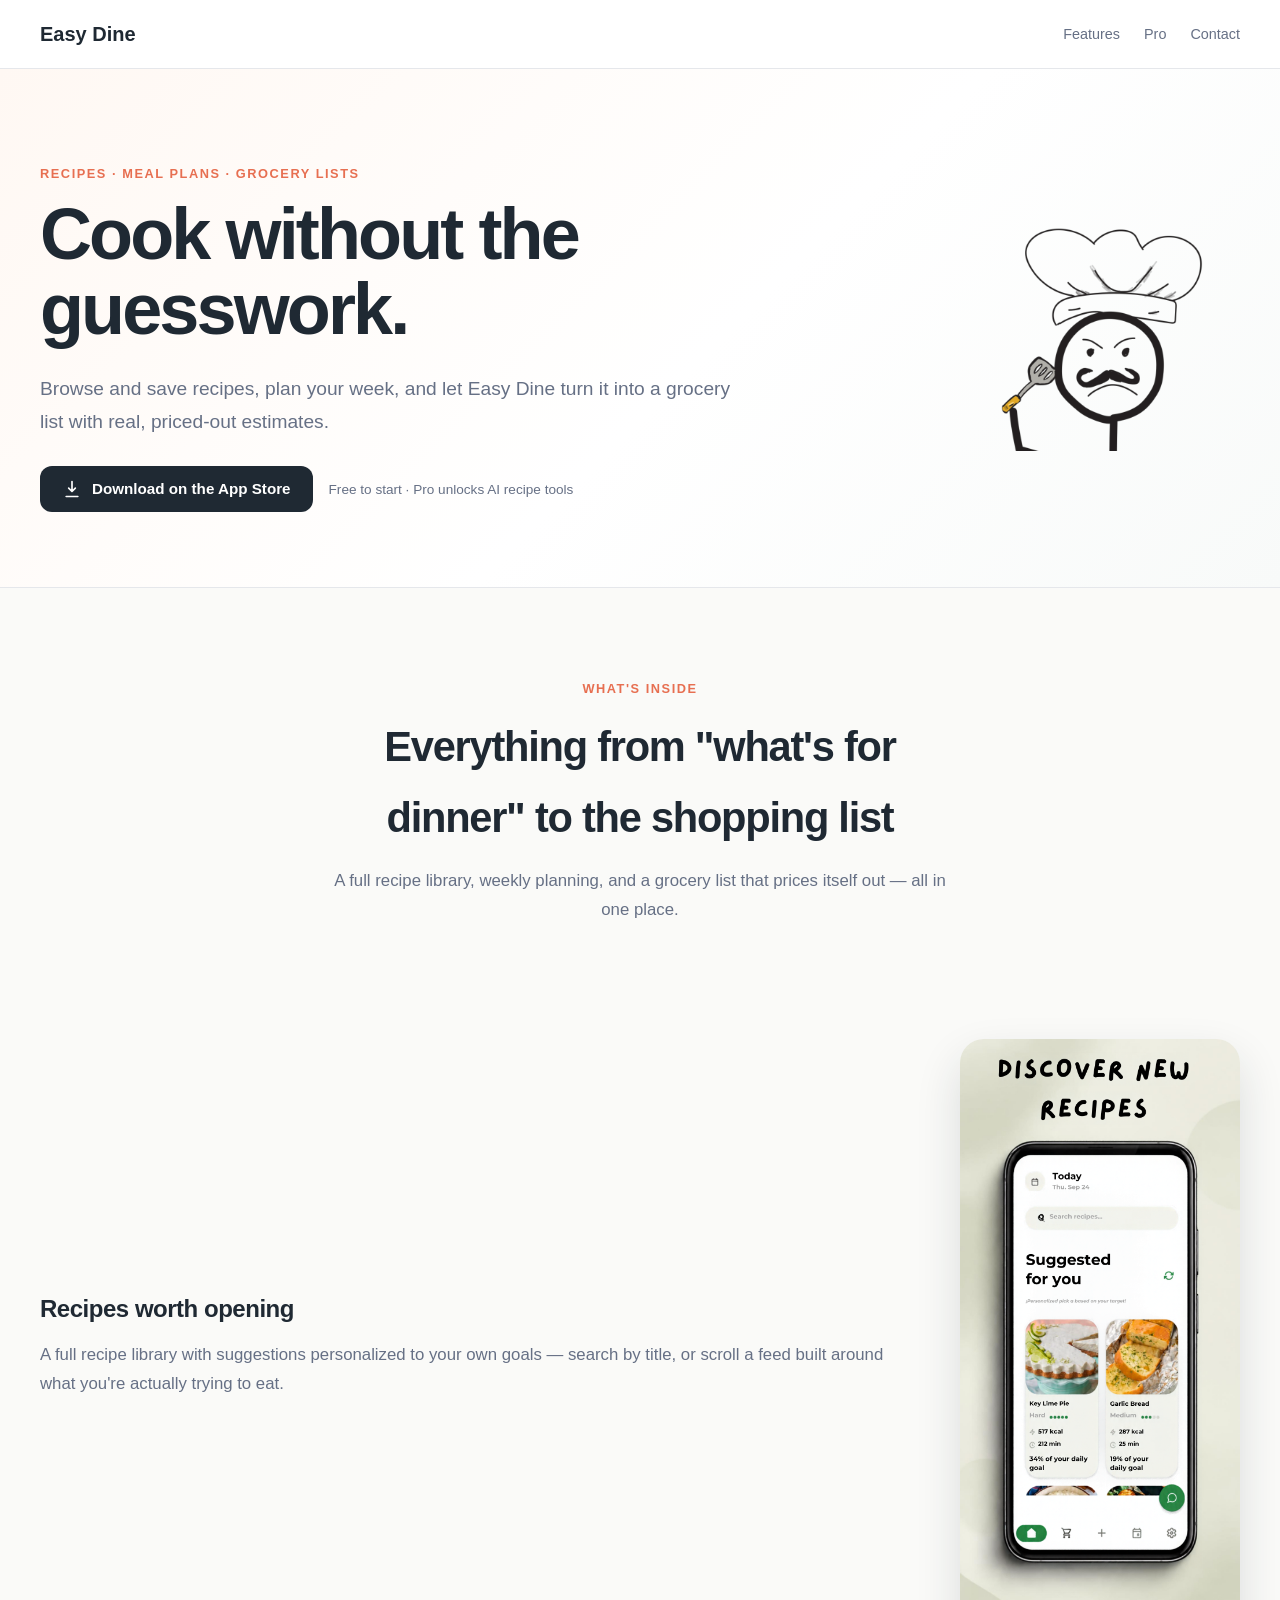
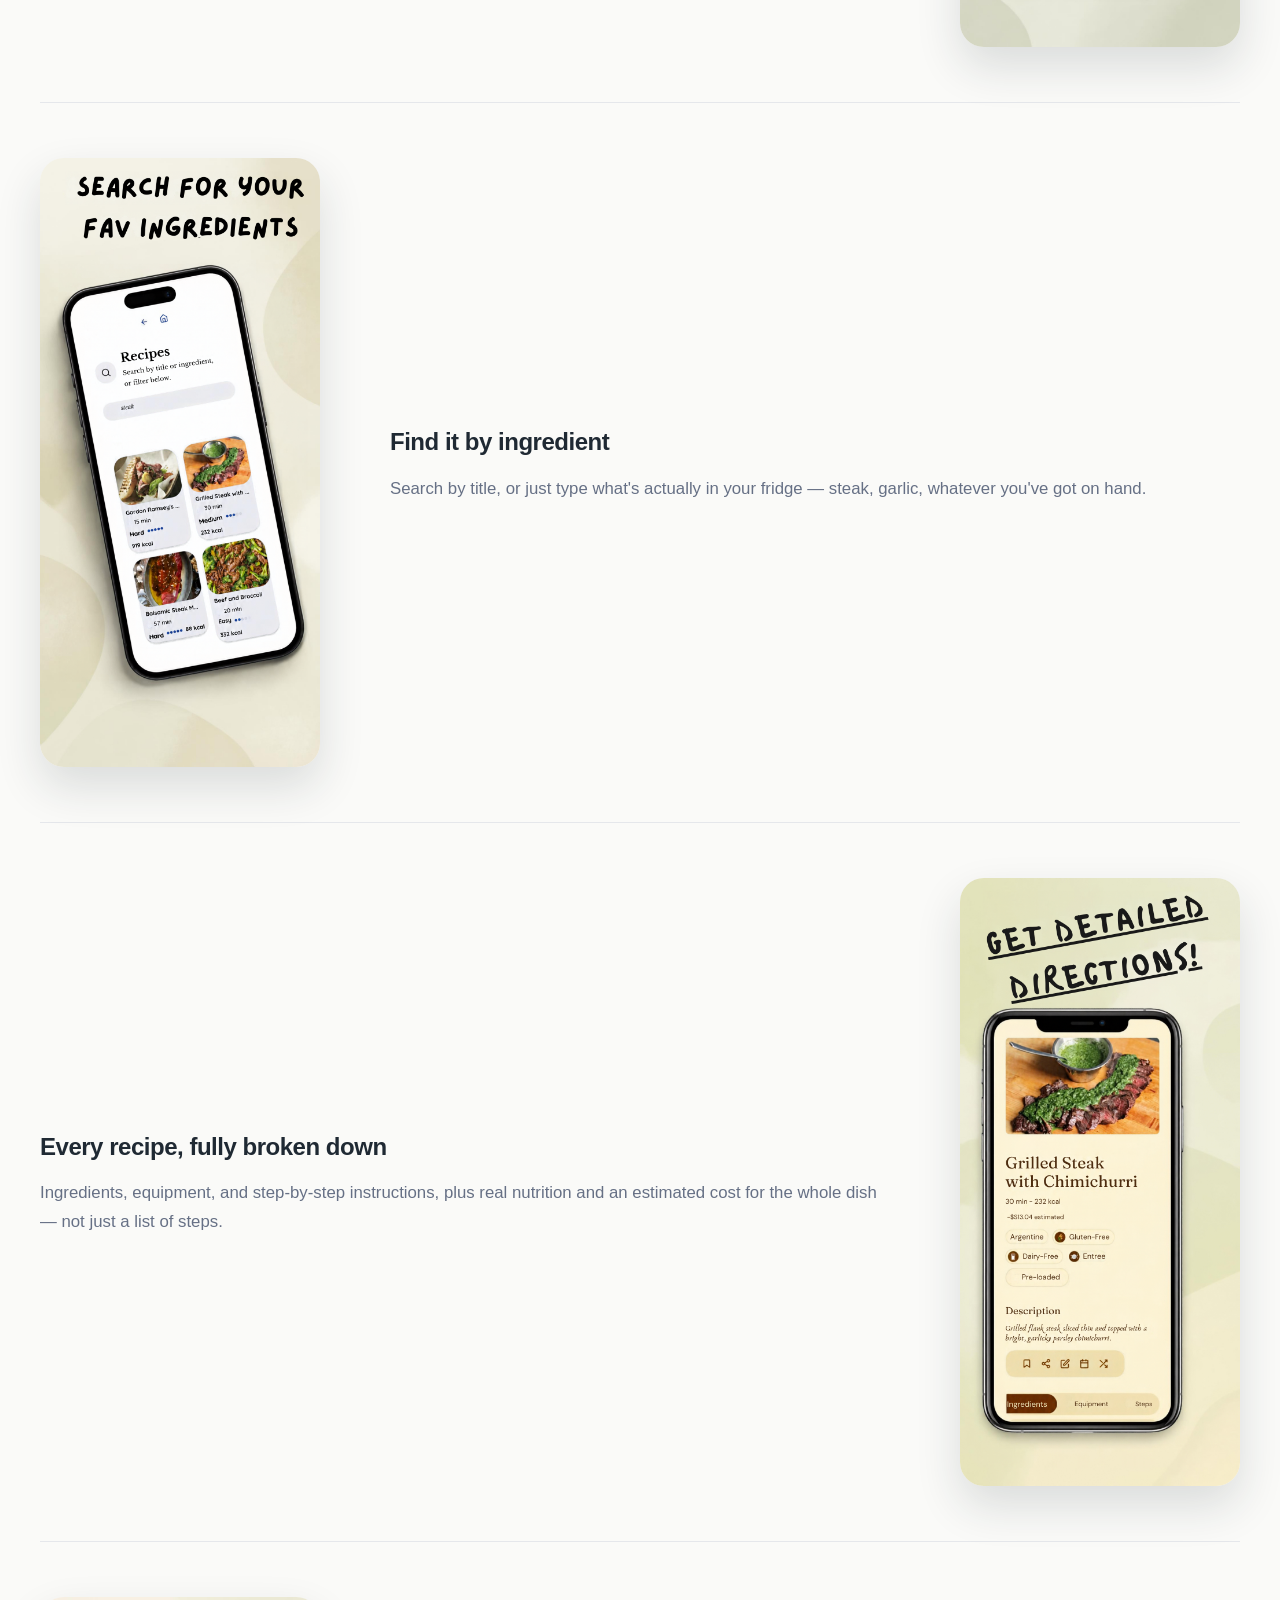
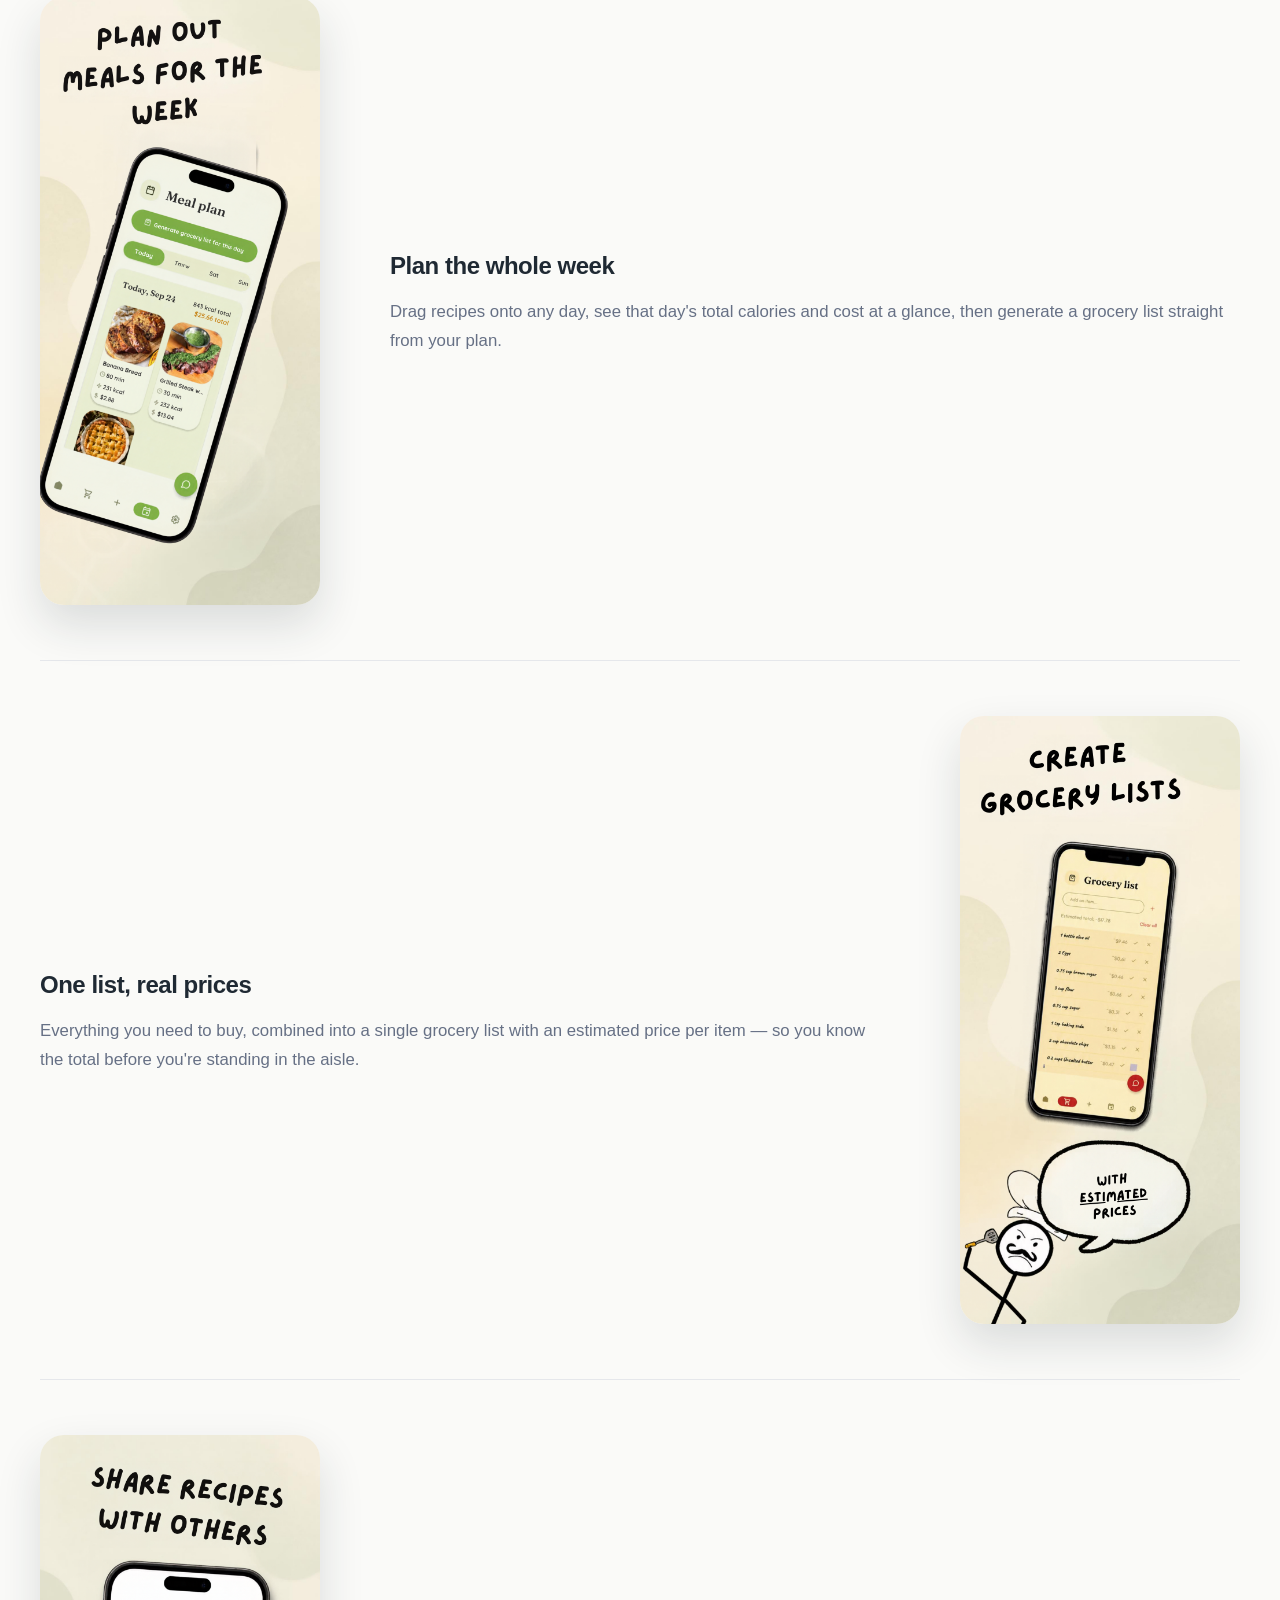
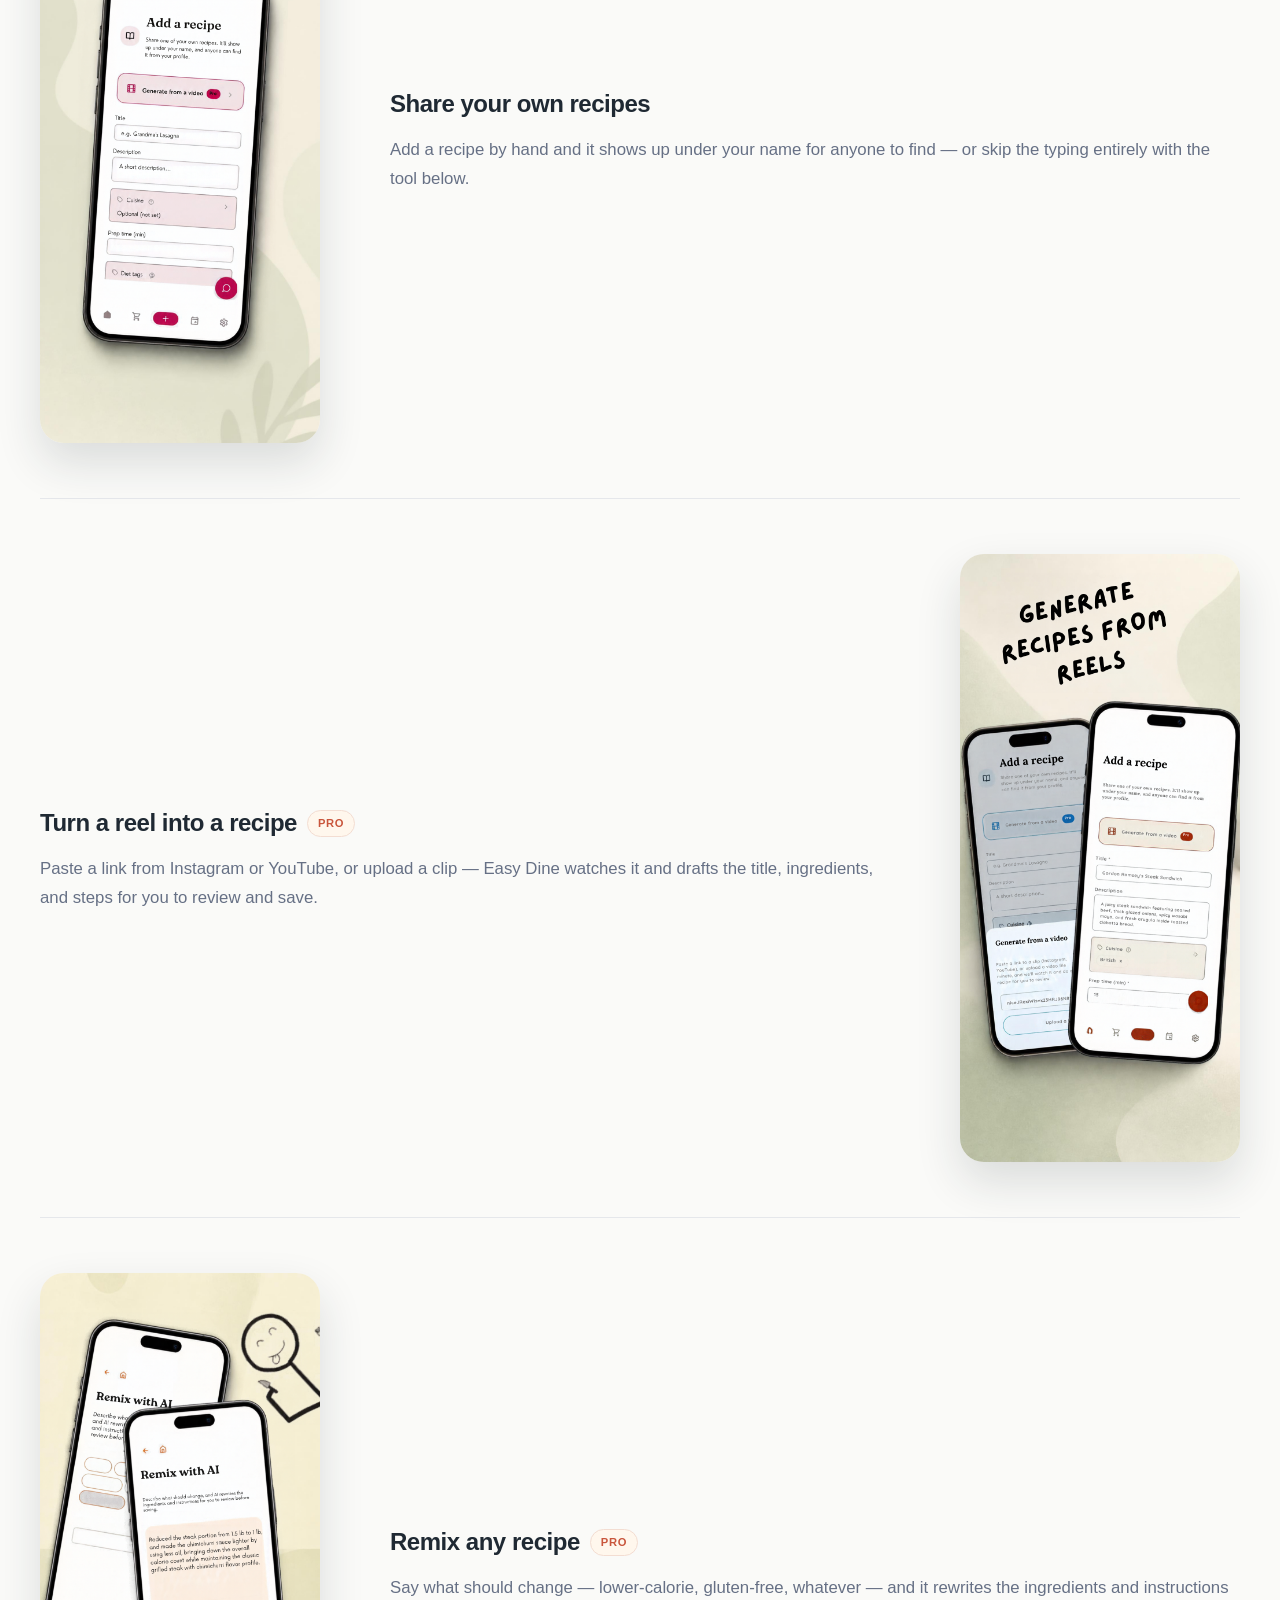
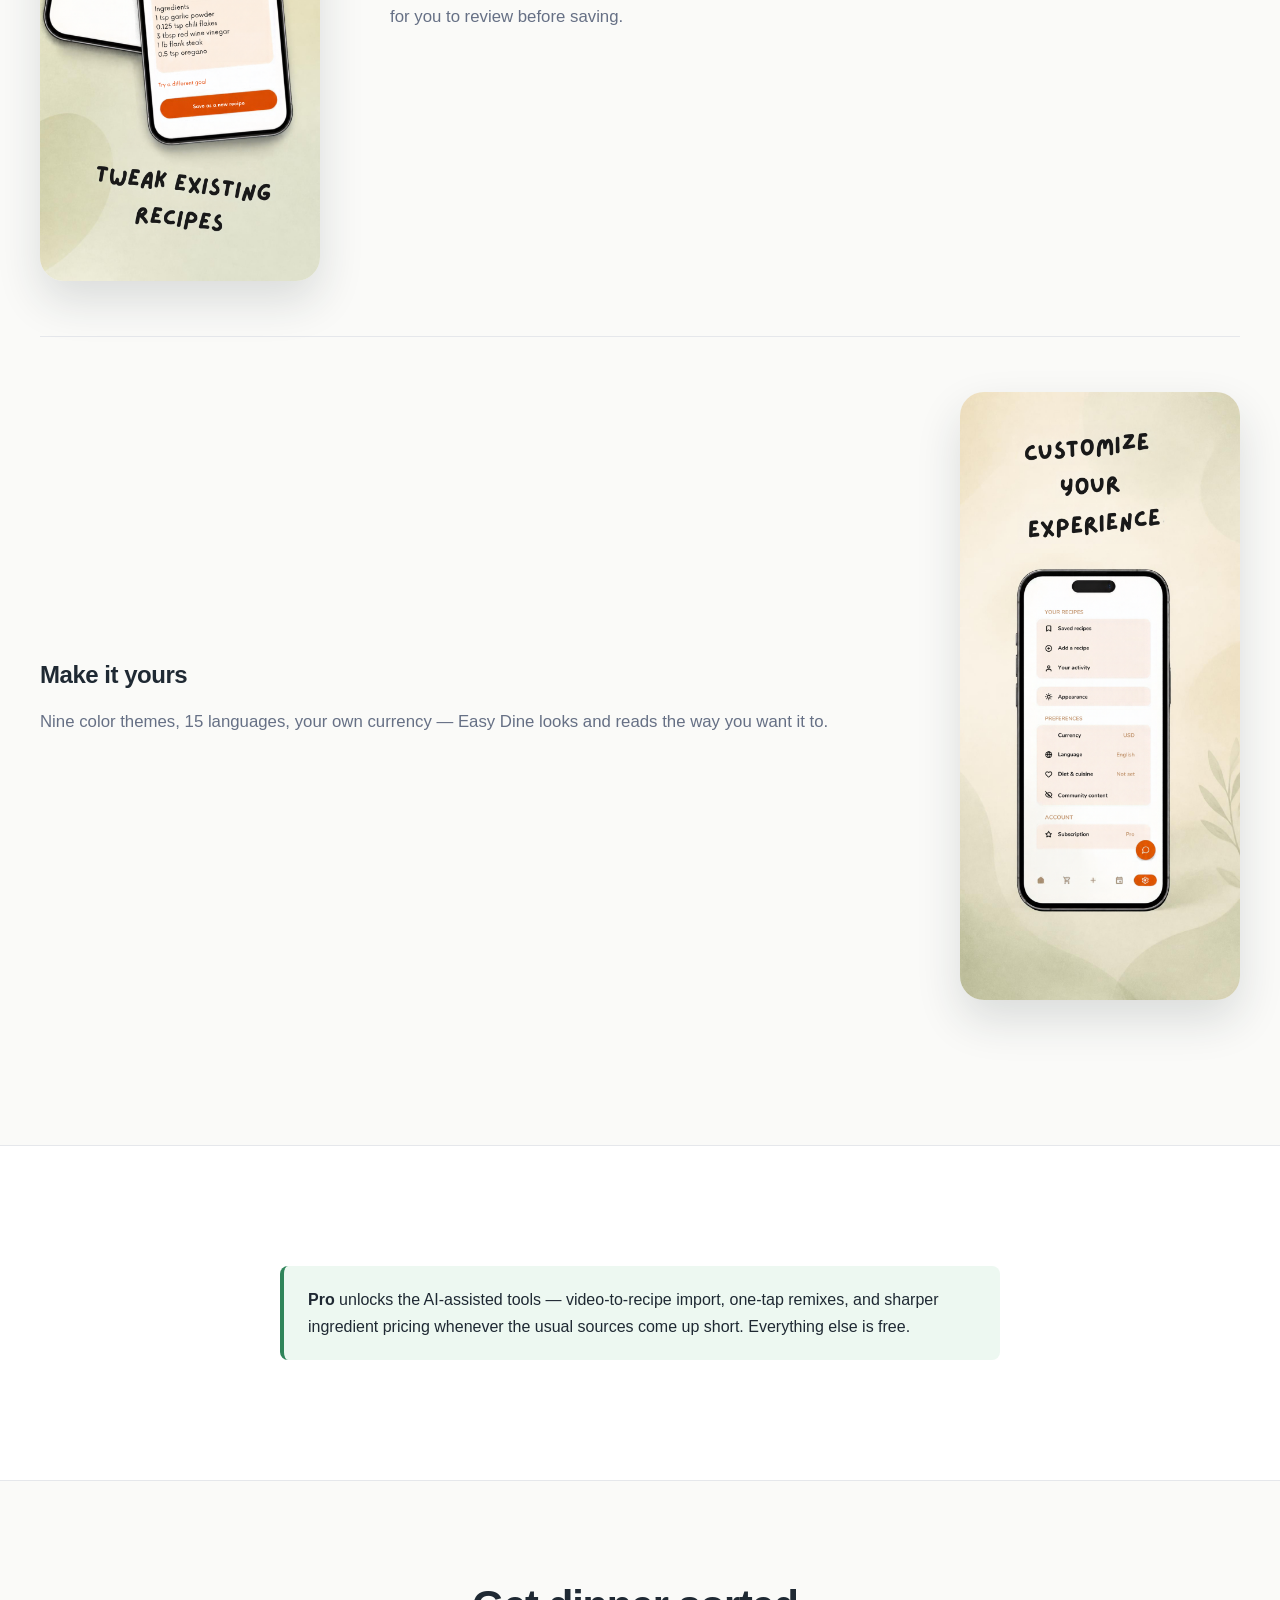
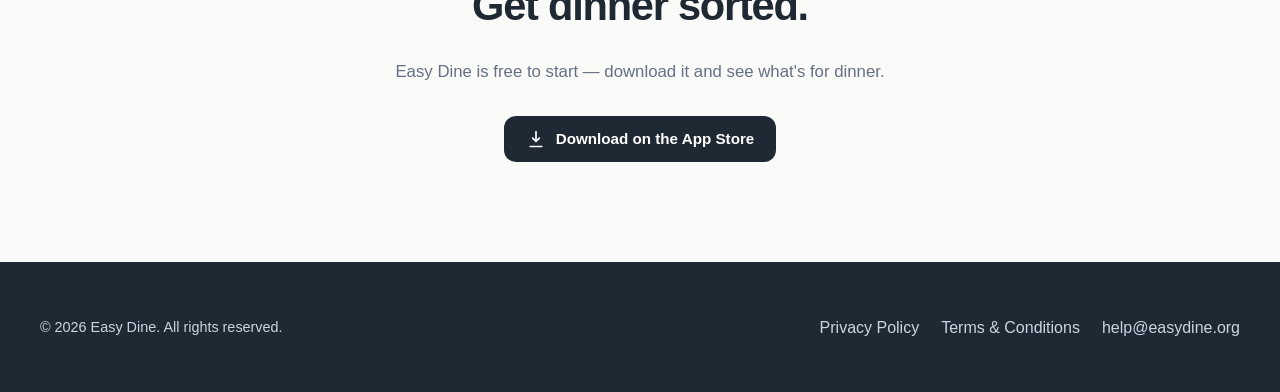
==== commit 2ca9d723: "Simplify hero text in index.html Removed cost information from the hero text." ====
--- a/index.html
+++ b/index.html
@@ -28,8 +28,7 @@
       <h1>Cook without the guesswork.</h1>
       <p class="hero-text">
         Browse and save recipes, plan your week, and let Easy Dine turn it into a grocery
-        list with real, priced-out estimates — so you know what you're making, and what
-        it costs, before you start.
+        list with real, priced-out estimates.
       </p>
       <div class="hero-cta">
         <!-- Placeholder badge — swap for Apple's own official "Download on the App
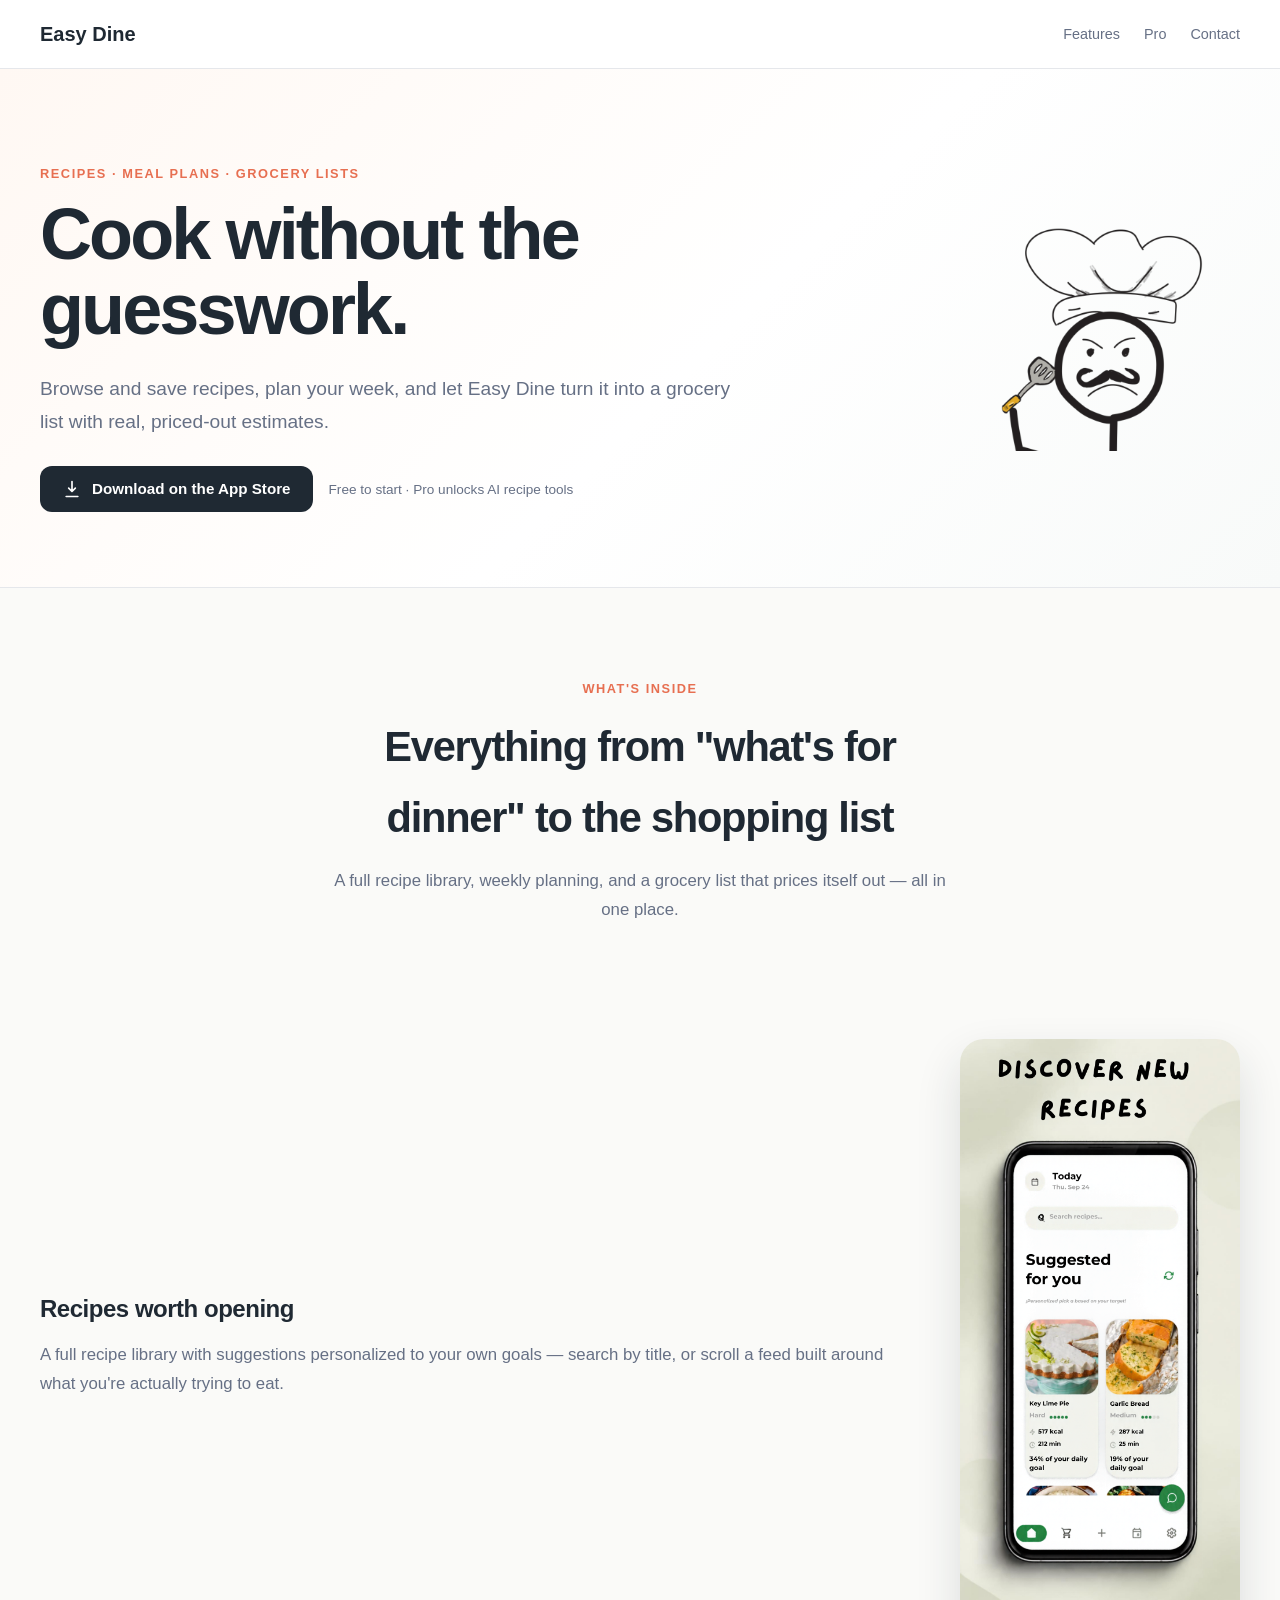
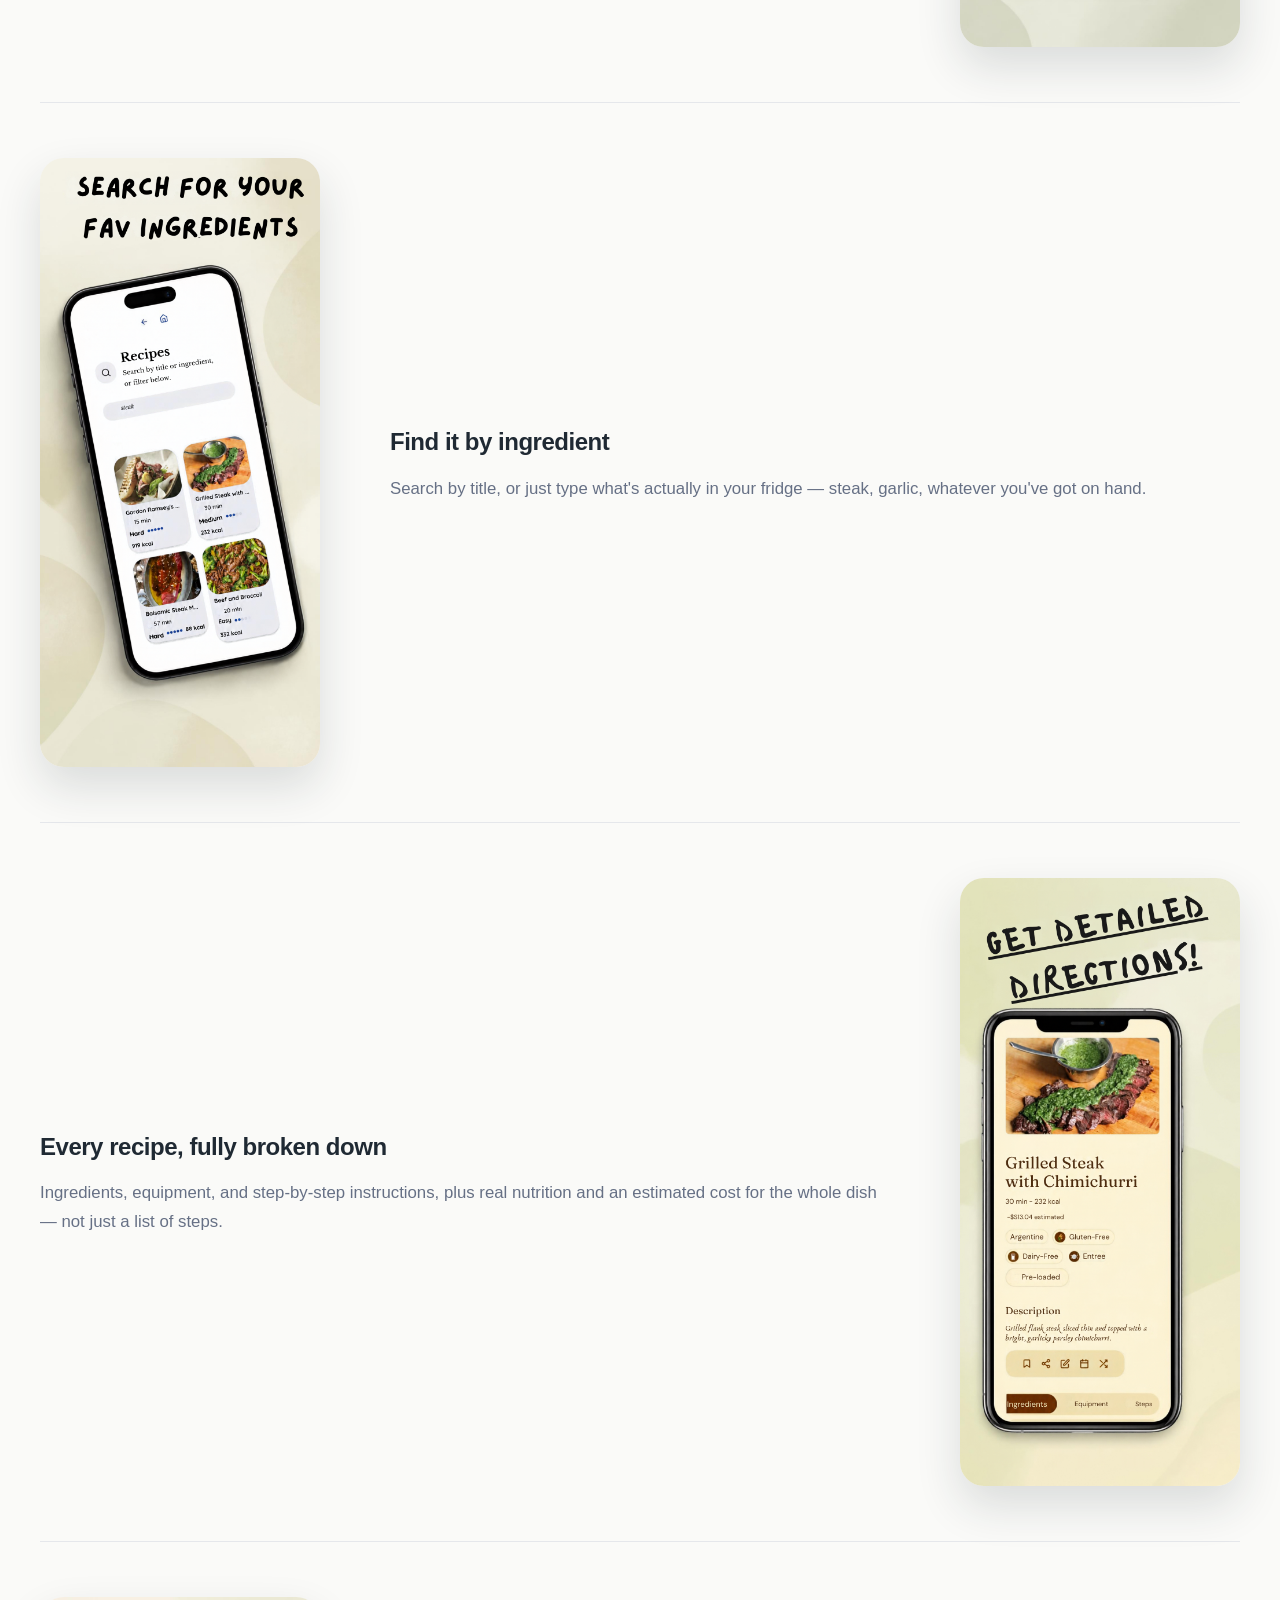
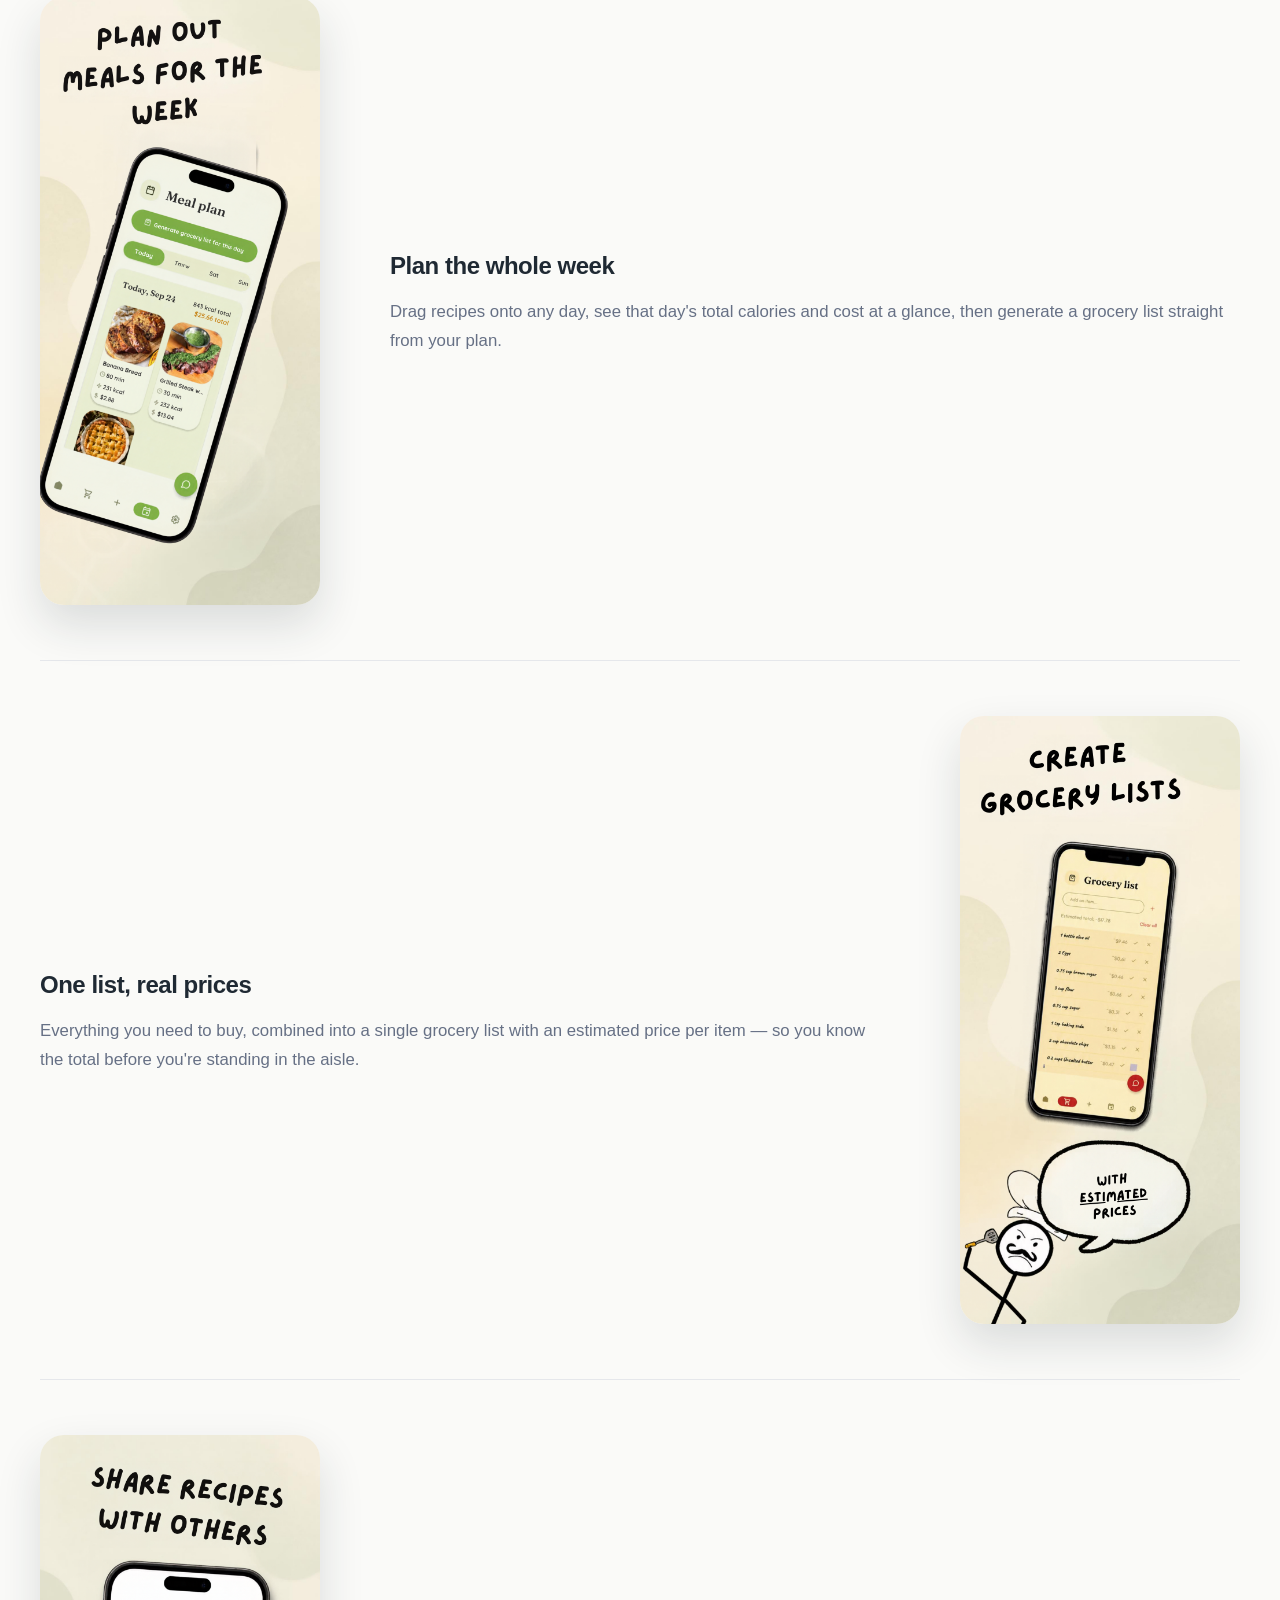
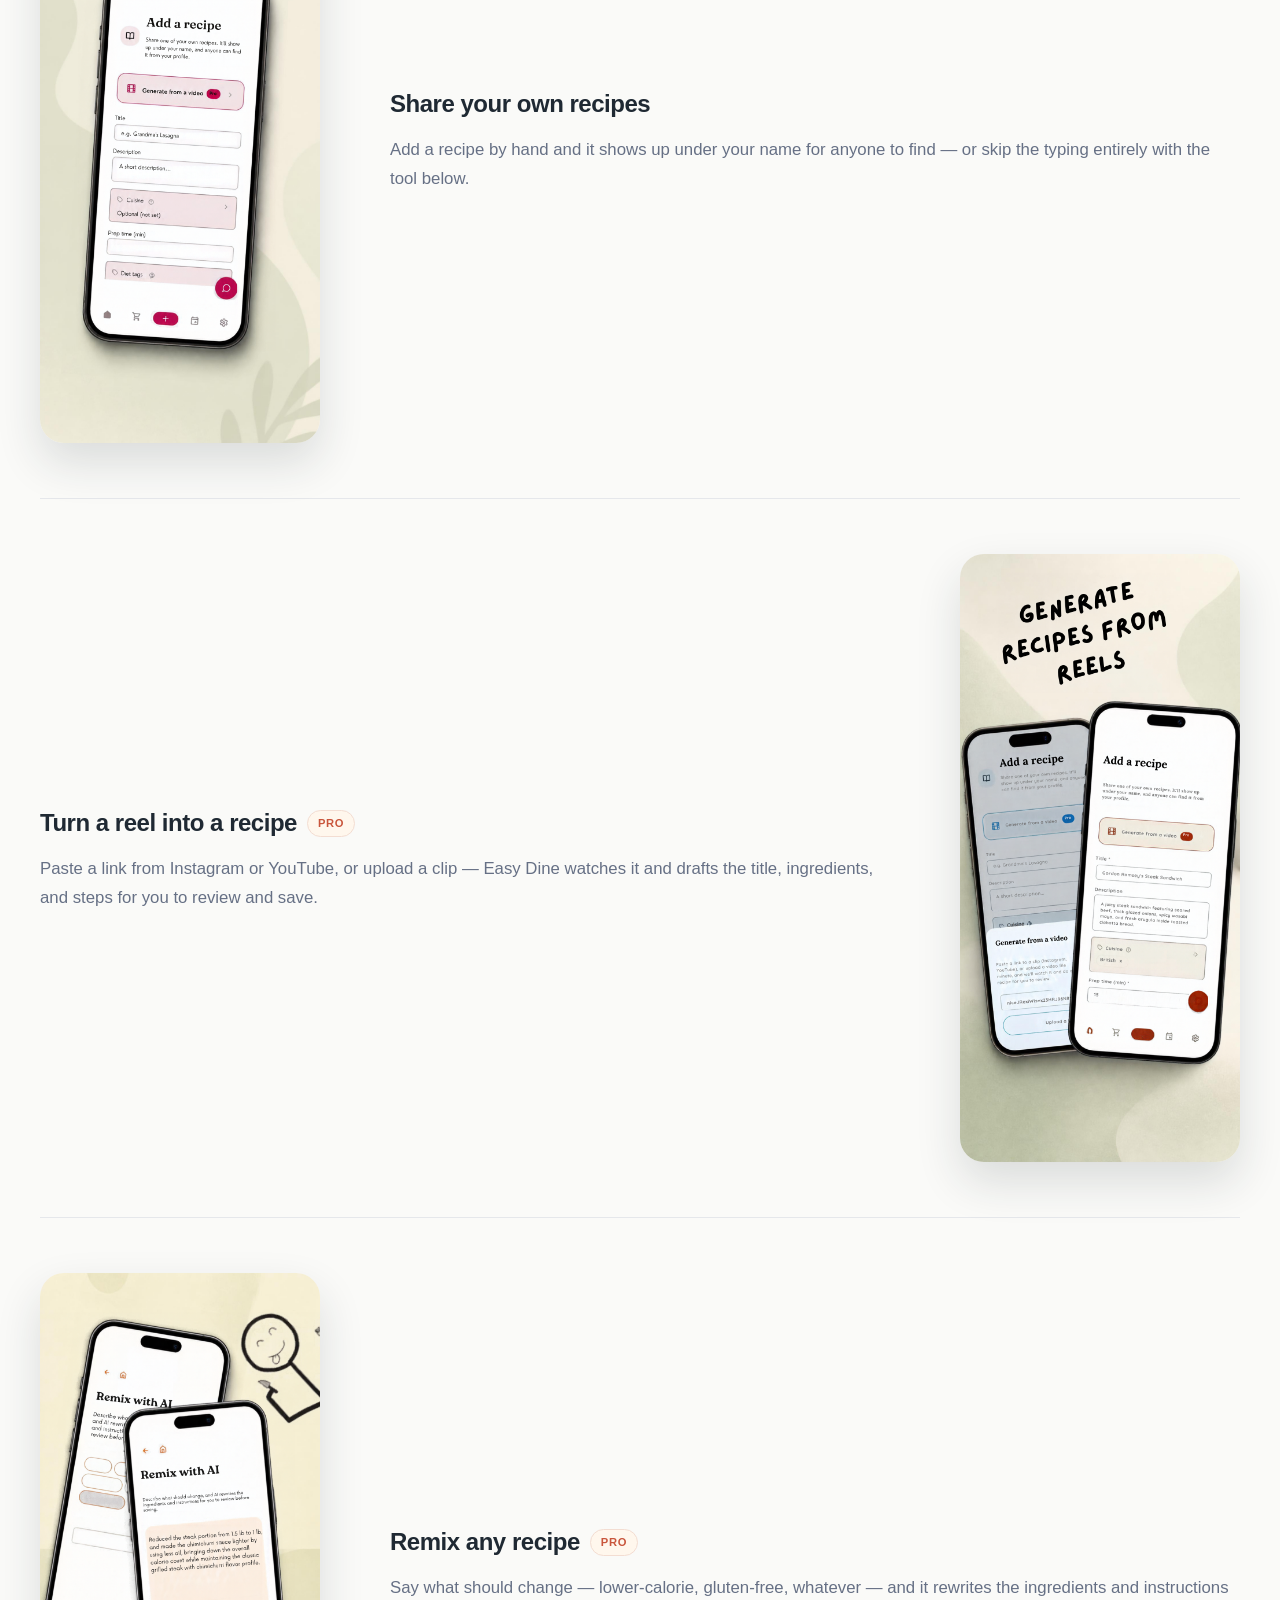
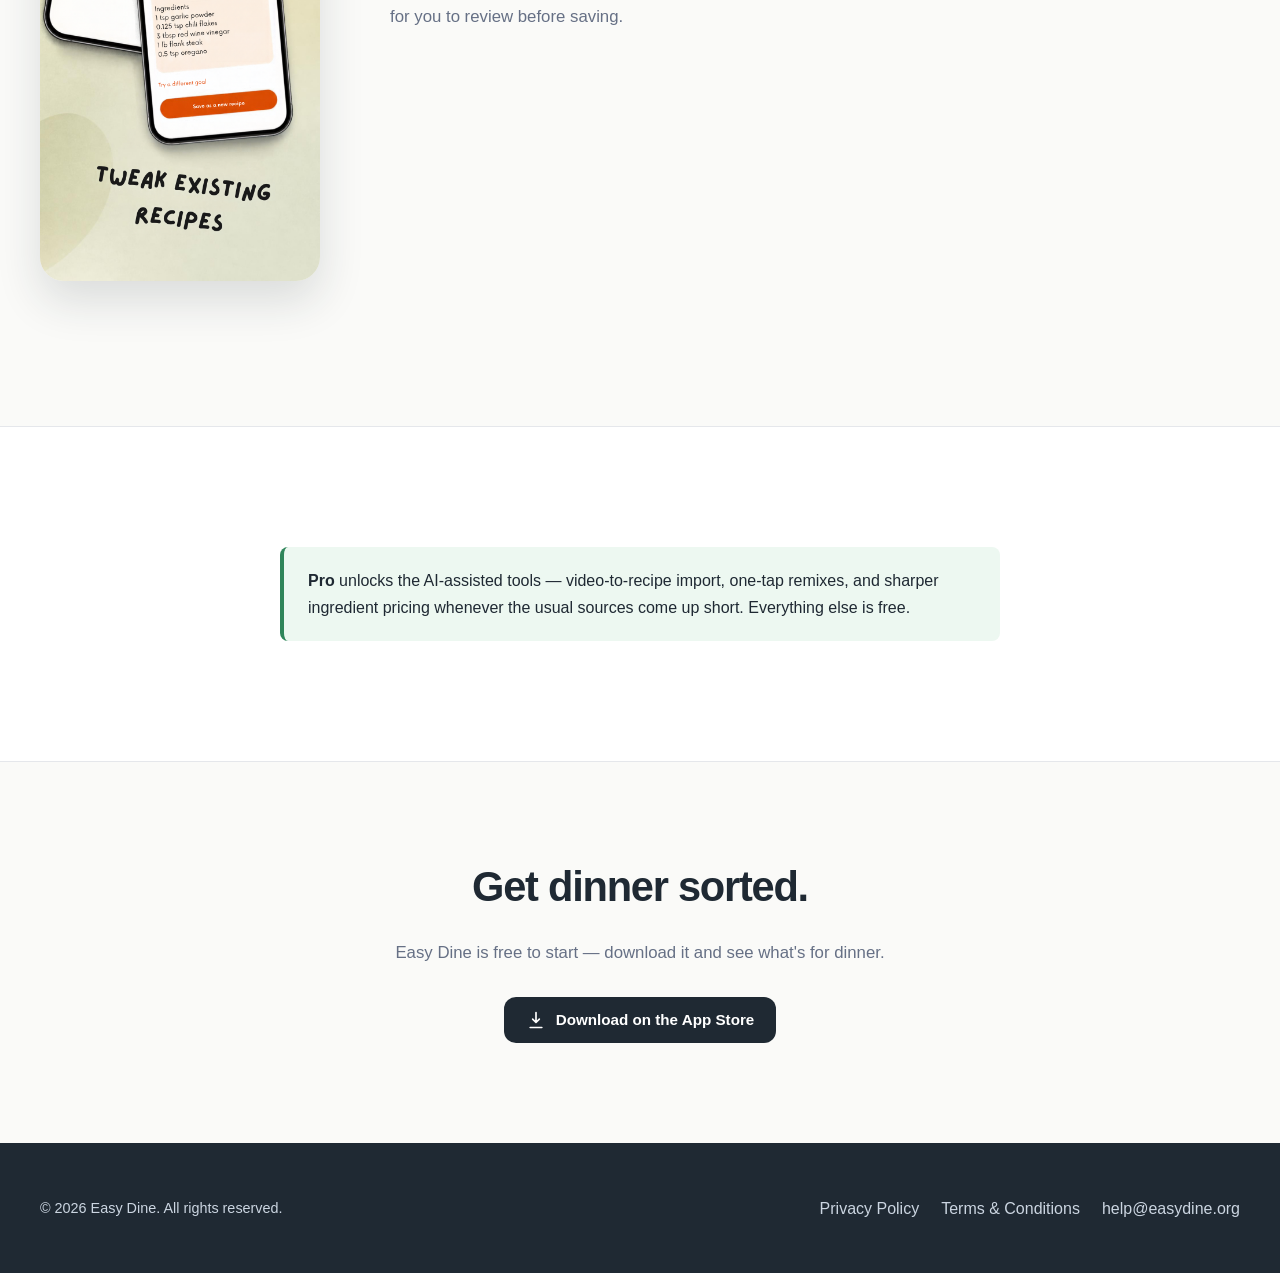
==== commit 7dcac24b: "Remove 'Make it yours' feature section Removed the 'Make it yours' feature section from the HTML." ====
--- a/index.html
+++ b/index.html
@@ -7,6 +7,12 @@
 <meta name="description" content="Easy Dine turns 'what should I cook?' into a shopping list. Browse recipes, plan your week, and get a priced grocery list automatically.">
 <link rel="stylesheet" href="style.css">
 <link rel="stylesheet" href="marketing.css">
+  <link rel="icon" type="image/png" href="/favicon-96x96.png" sizes="96x96" />
+<link rel="icon" type="image/svg+xml" href="/favicon.svg" />
+<link rel="shortcut icon" href="/favicon.ico" />
+<link rel="apple-touch-icon" sizes="180x180" href="/apple-touch-icon.png" />
+<meta name="apple-mobile-web-app-title" content="MyWebSite" />
+<link rel="manifest" href="/site.webmanifest" />
 </head>
 <body>
 
@@ -119,15 +125,6 @@
         <p>Say what should change — lower-calorie, gluten-free, whatever — and it rewrites the ingredients and instructions for you to review before saving.</p>
       </div>
     </div>
-
-    <div class="feature-row">
-      <div class="feature-shot"><img src="assets/screens/screen-9.png" alt="Settings screen with theme, language and currency options"></div>
-      <div class="feature-copy">
-        <h3>Make it yours</h3>
-        <p>Nine color themes, 15 languages, your own currency — Easy Dine looks and reads the way you want it to.</p>
-      </div>
-    </div>
-  </div>
 </section>
 
 <section class="features-section alt" id="pro">
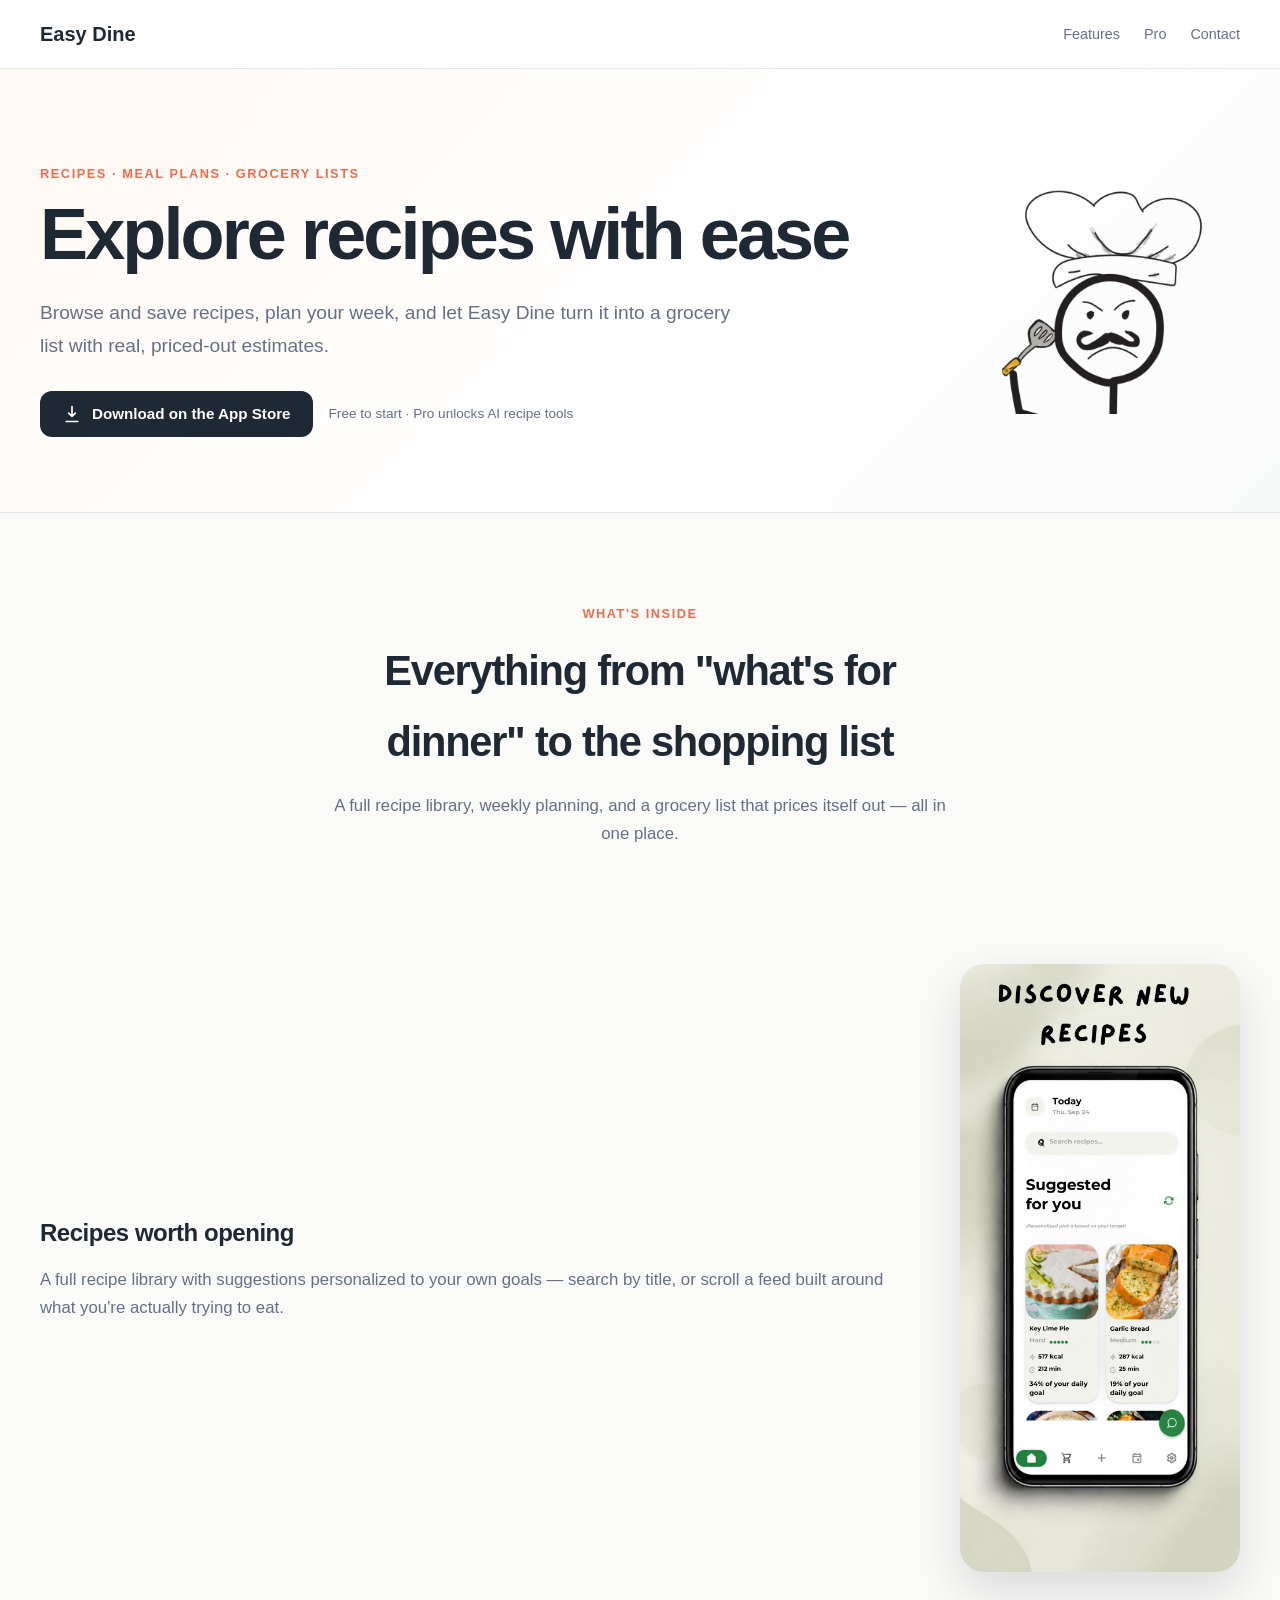
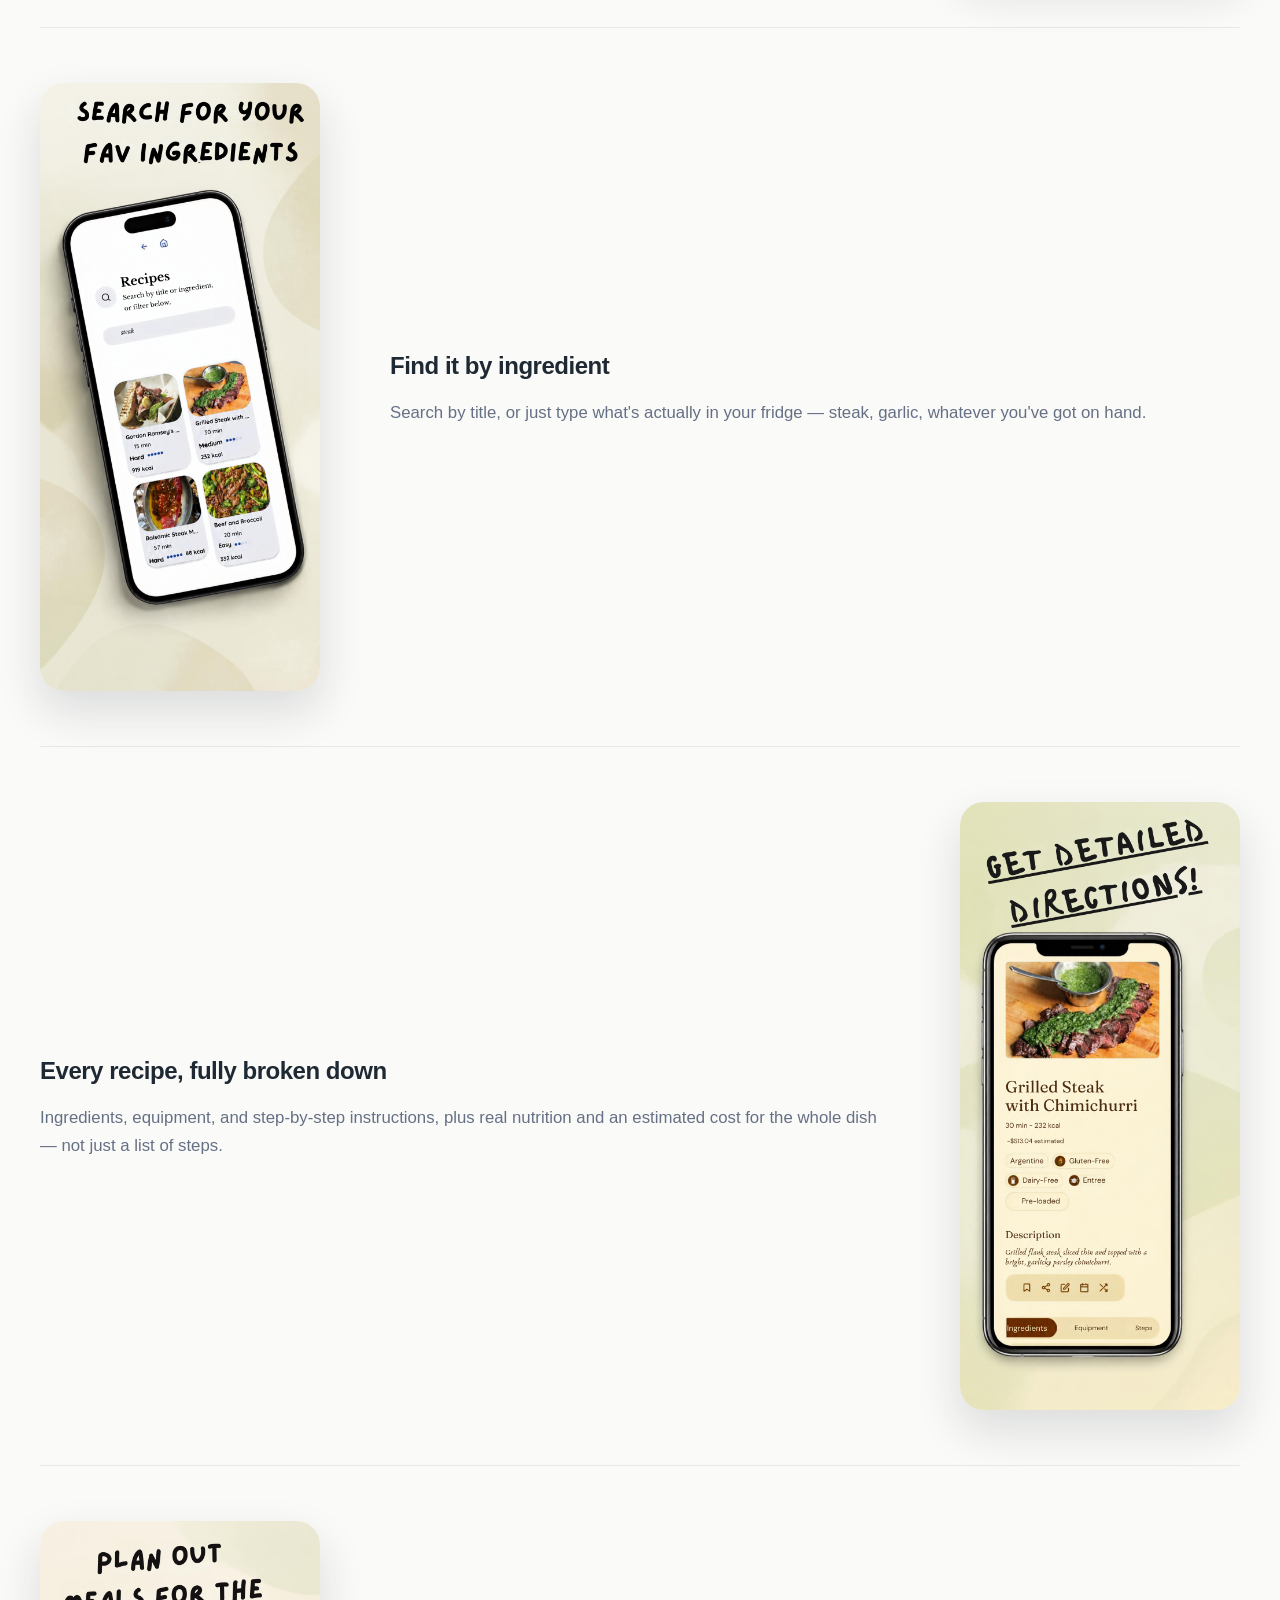
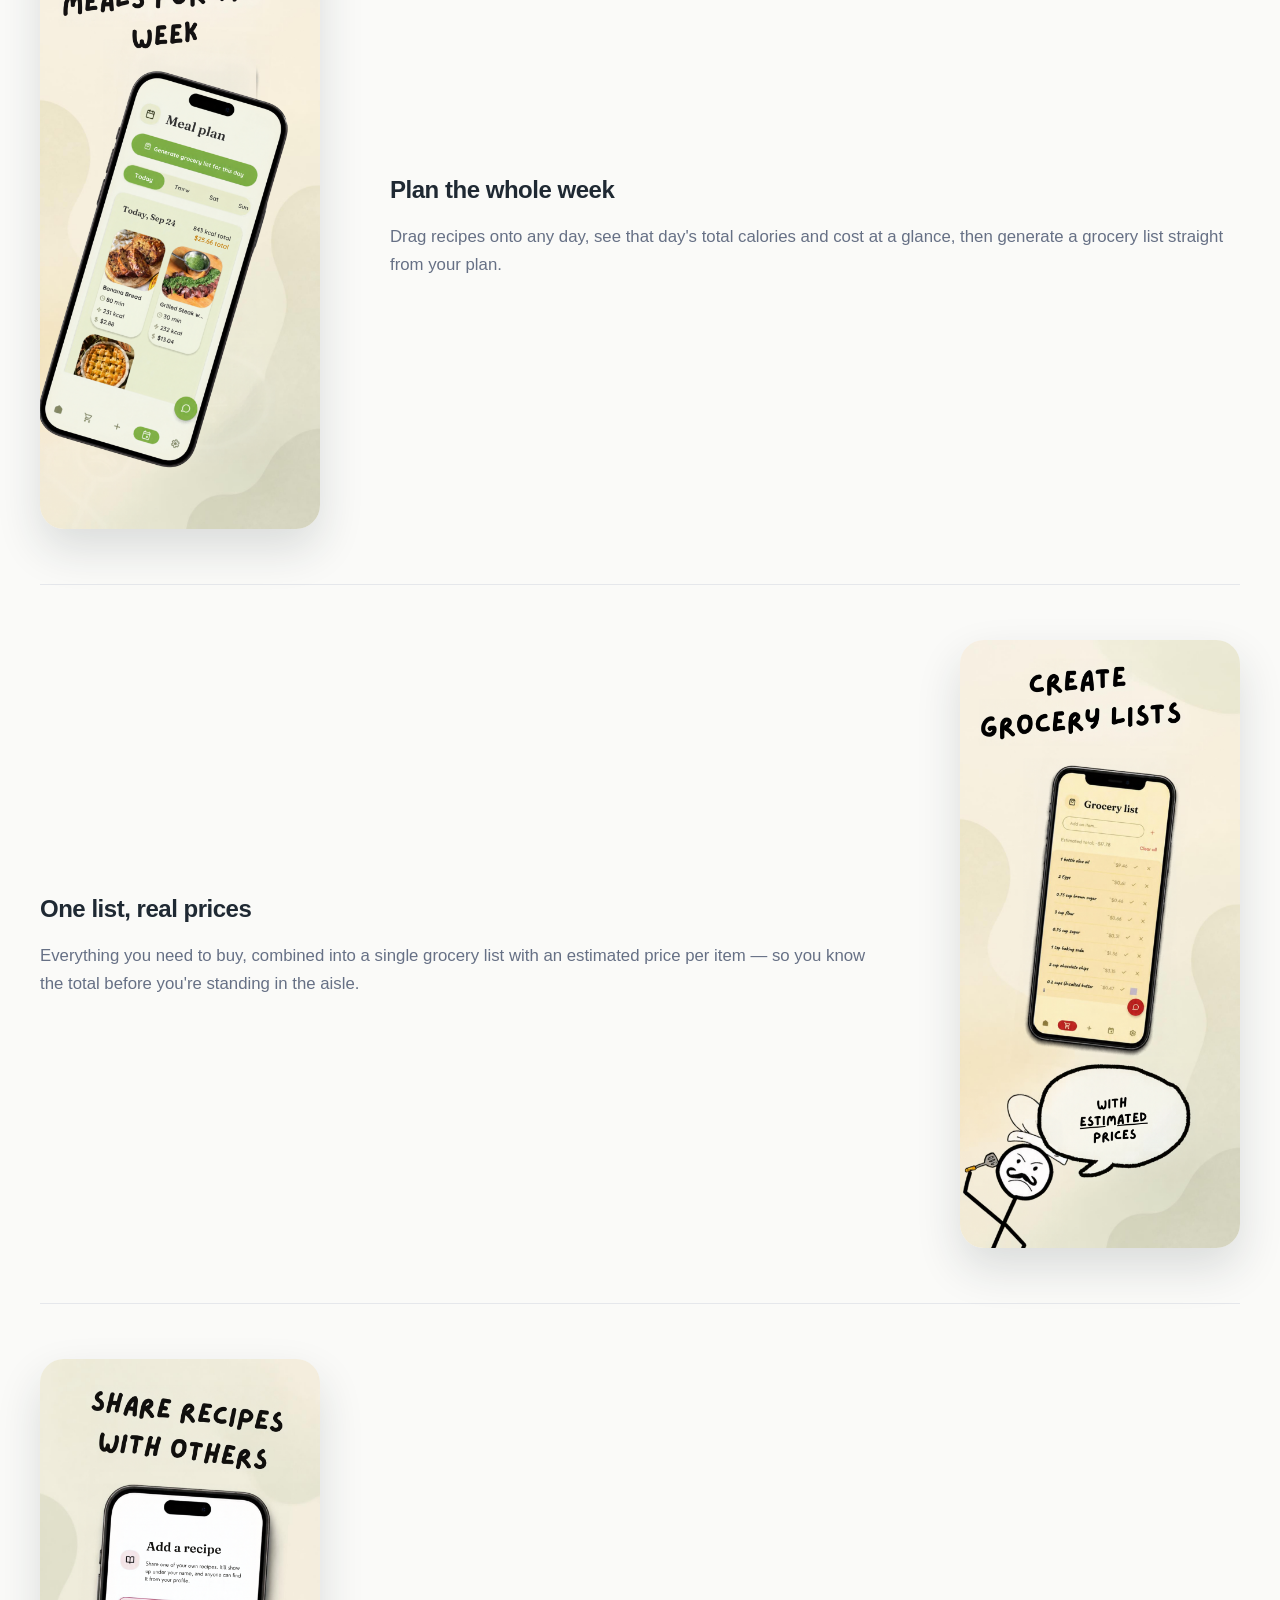
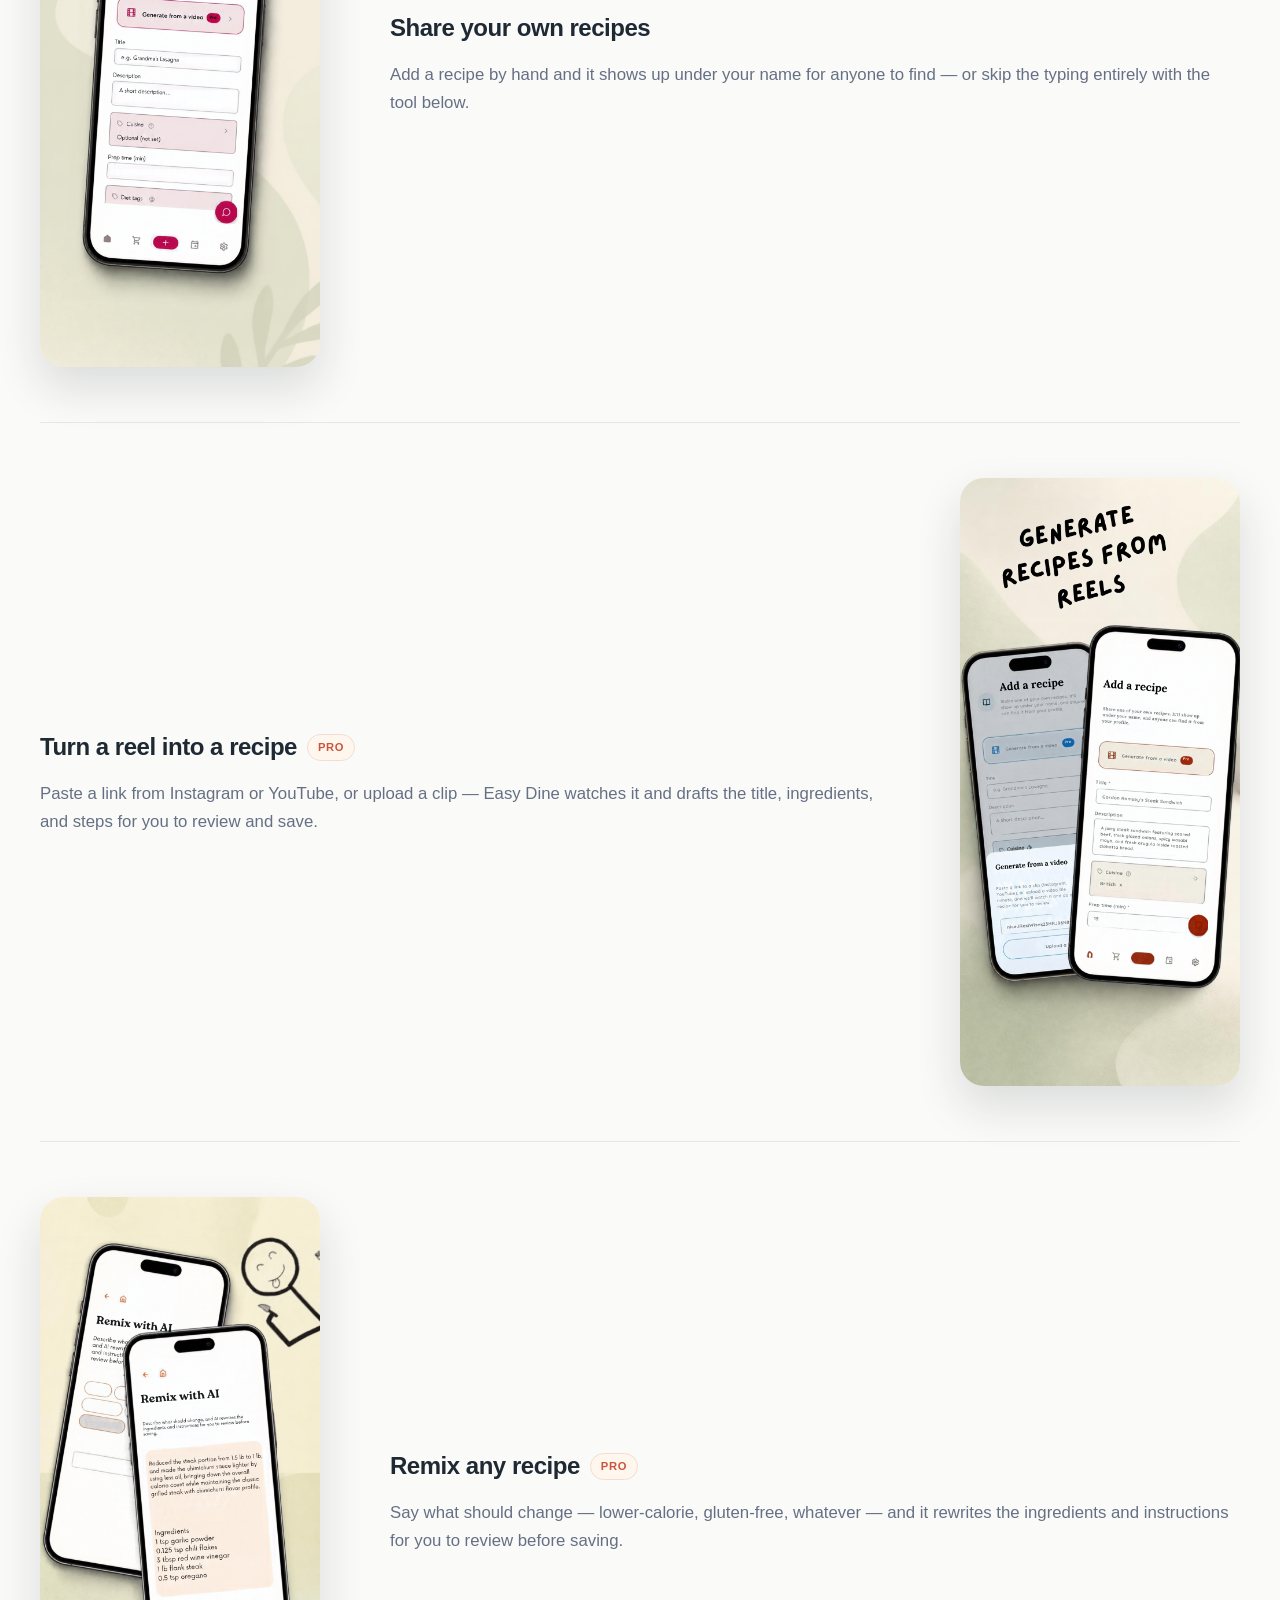
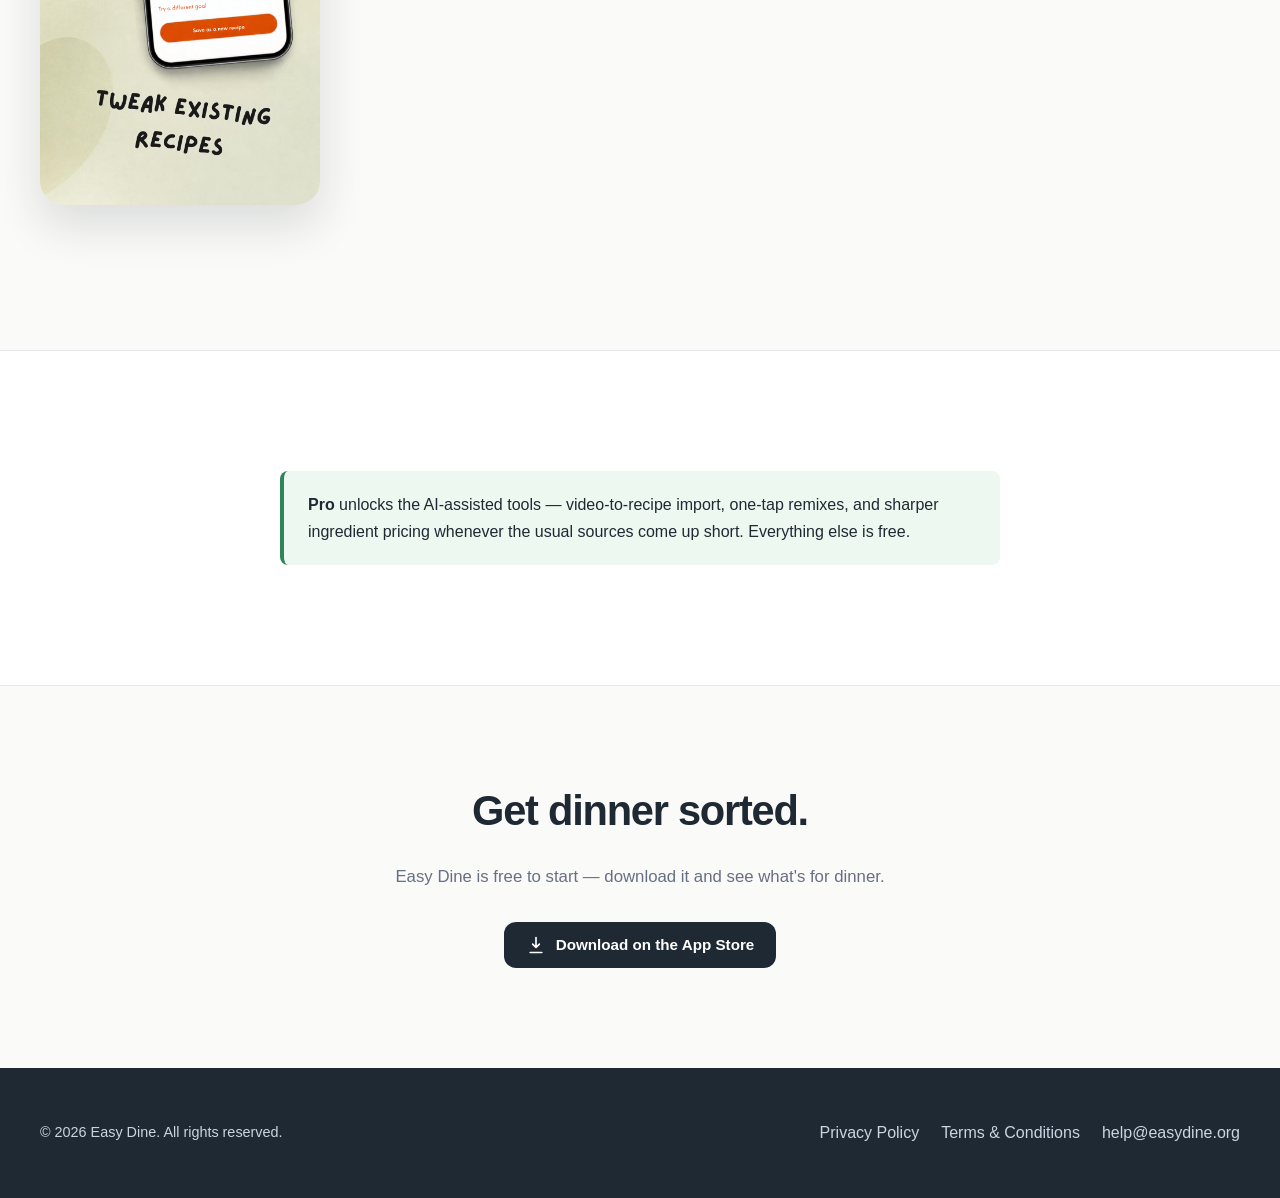
==== commit b4de0817: "Update hero heading text in index.html" ====
--- a/index.html
+++ b/index.html
@@ -31,7 +31,7 @@
   <div class="container hero-inner">
     <div class="hero-copy">
       <span class="eyebrow">Recipes · Meal Plans · Grocery Lists</span>
-      <h1>Cook without the guesswork.</h1>
+      <h1>Explore recipes with ease</h1>
       <p class="hero-text">
         Browse and save recipes, plan your week, and let Easy Dine turn it into a grocery
         list with real, priced-out estimates.
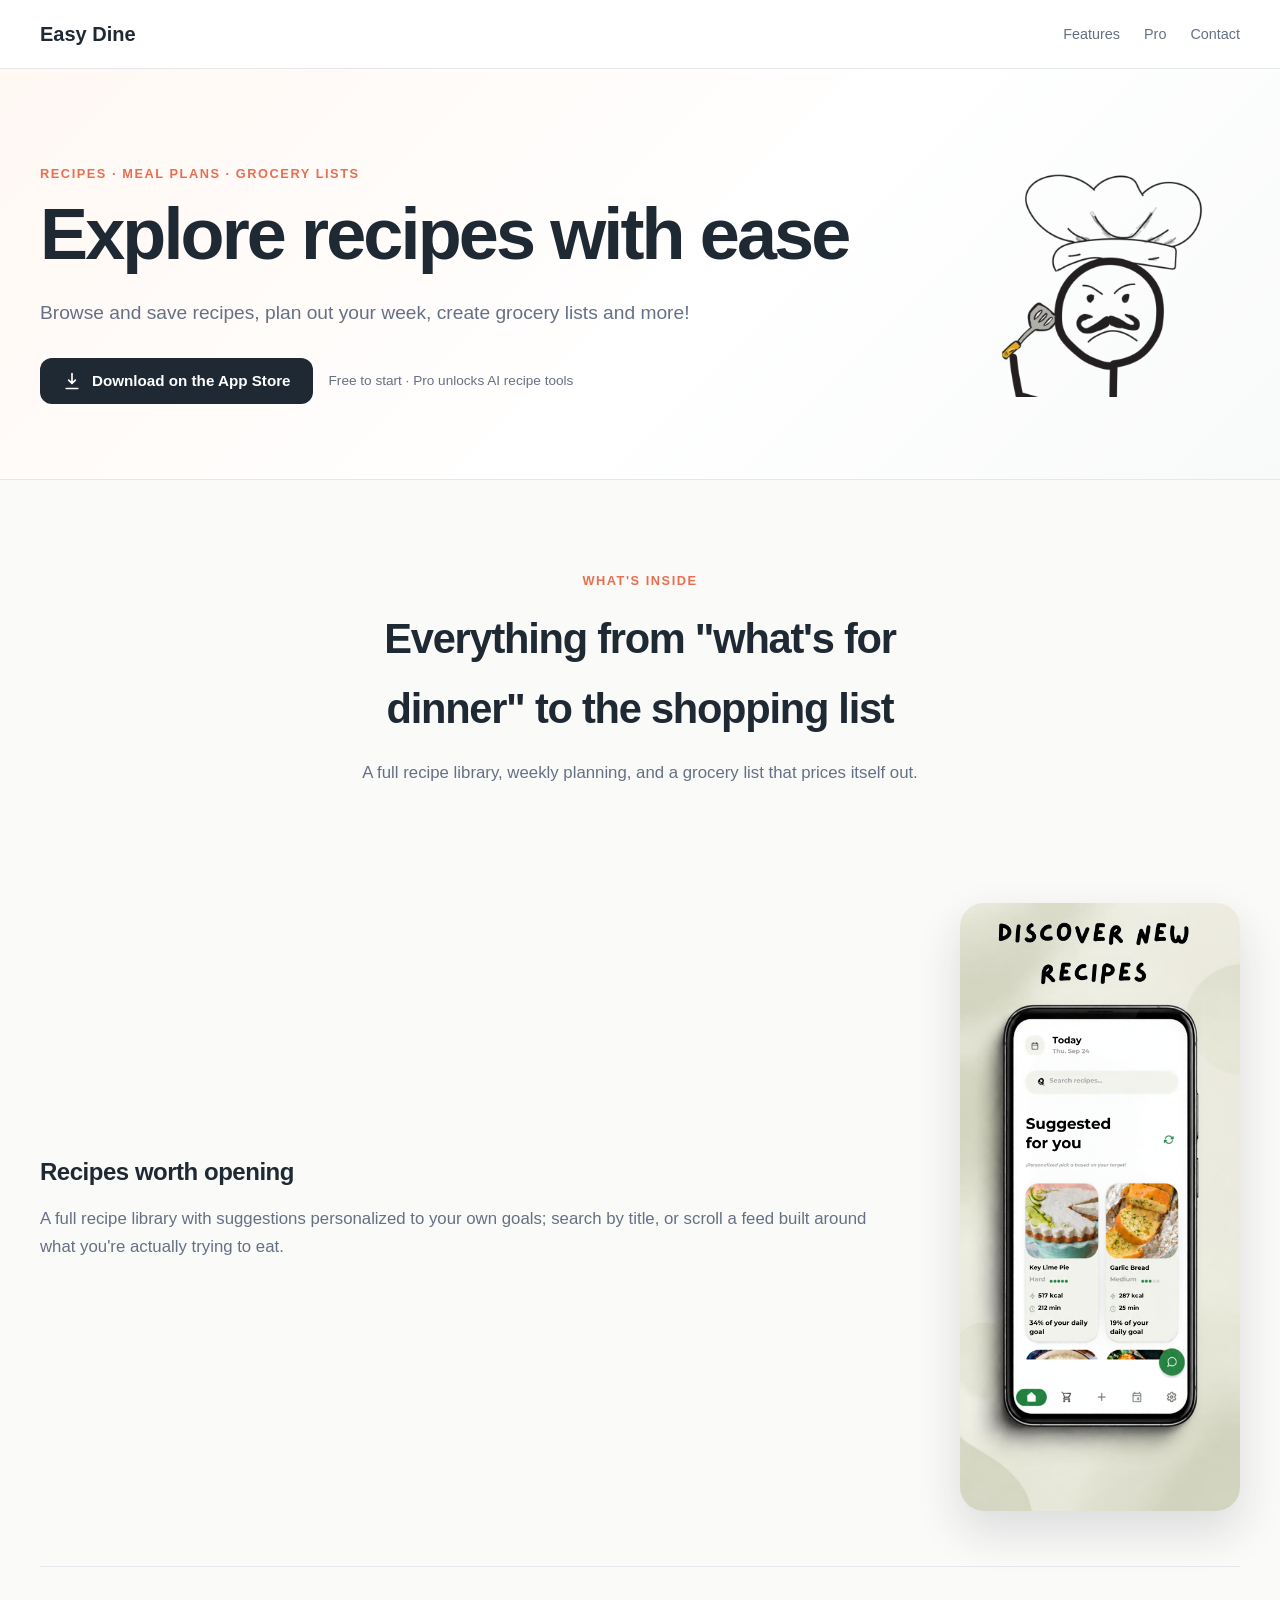
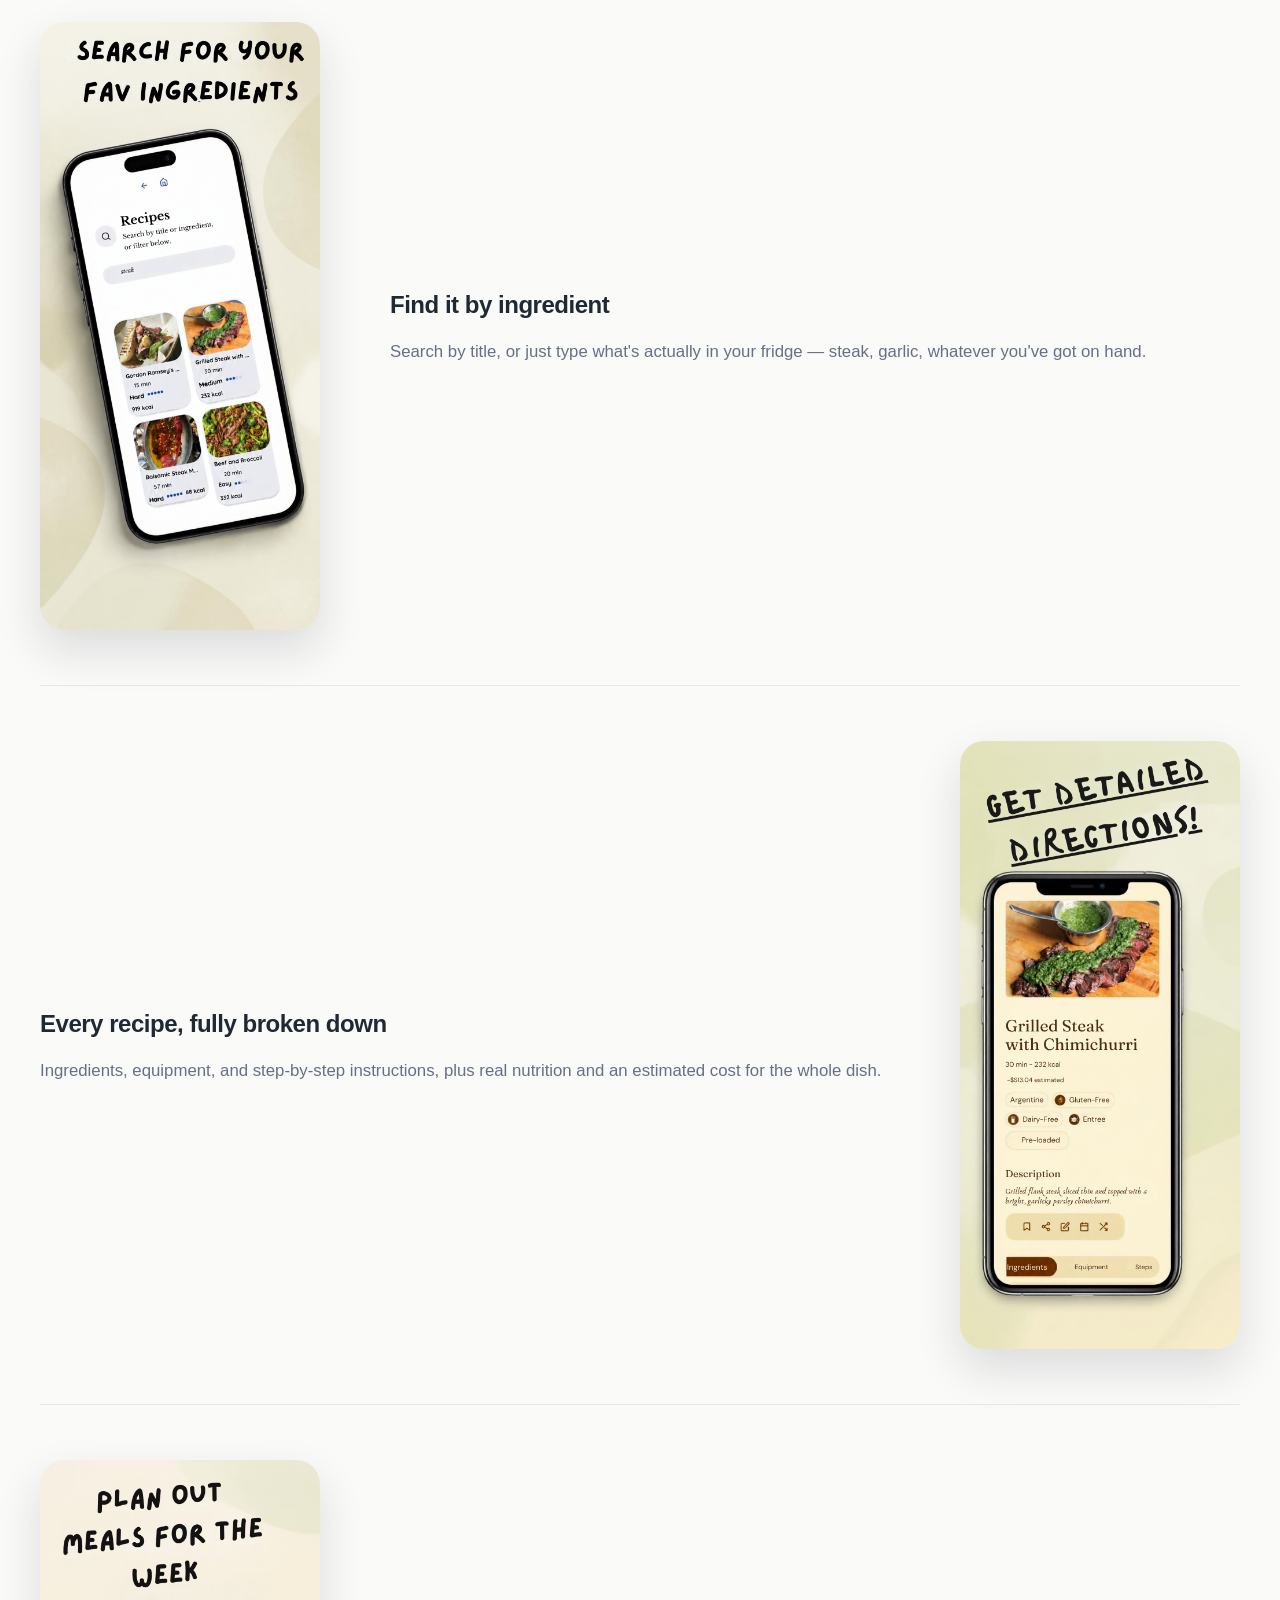
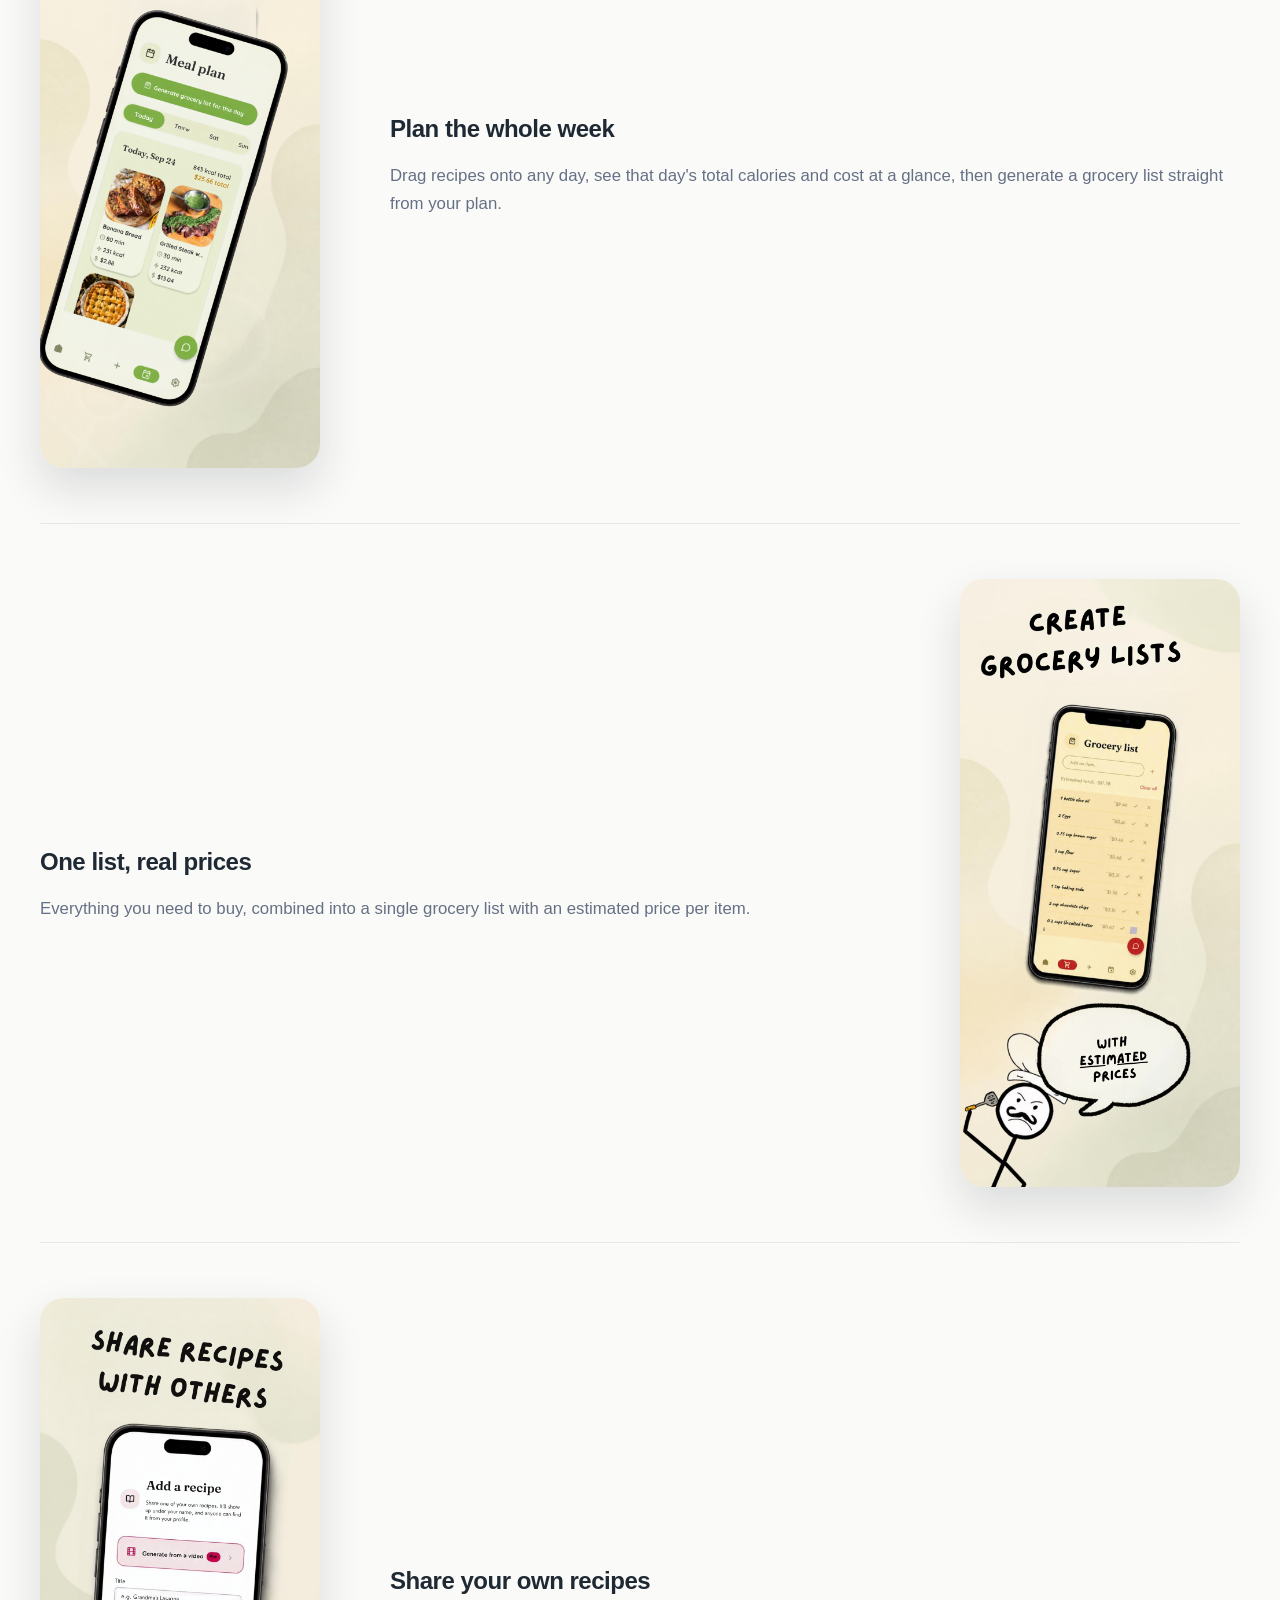
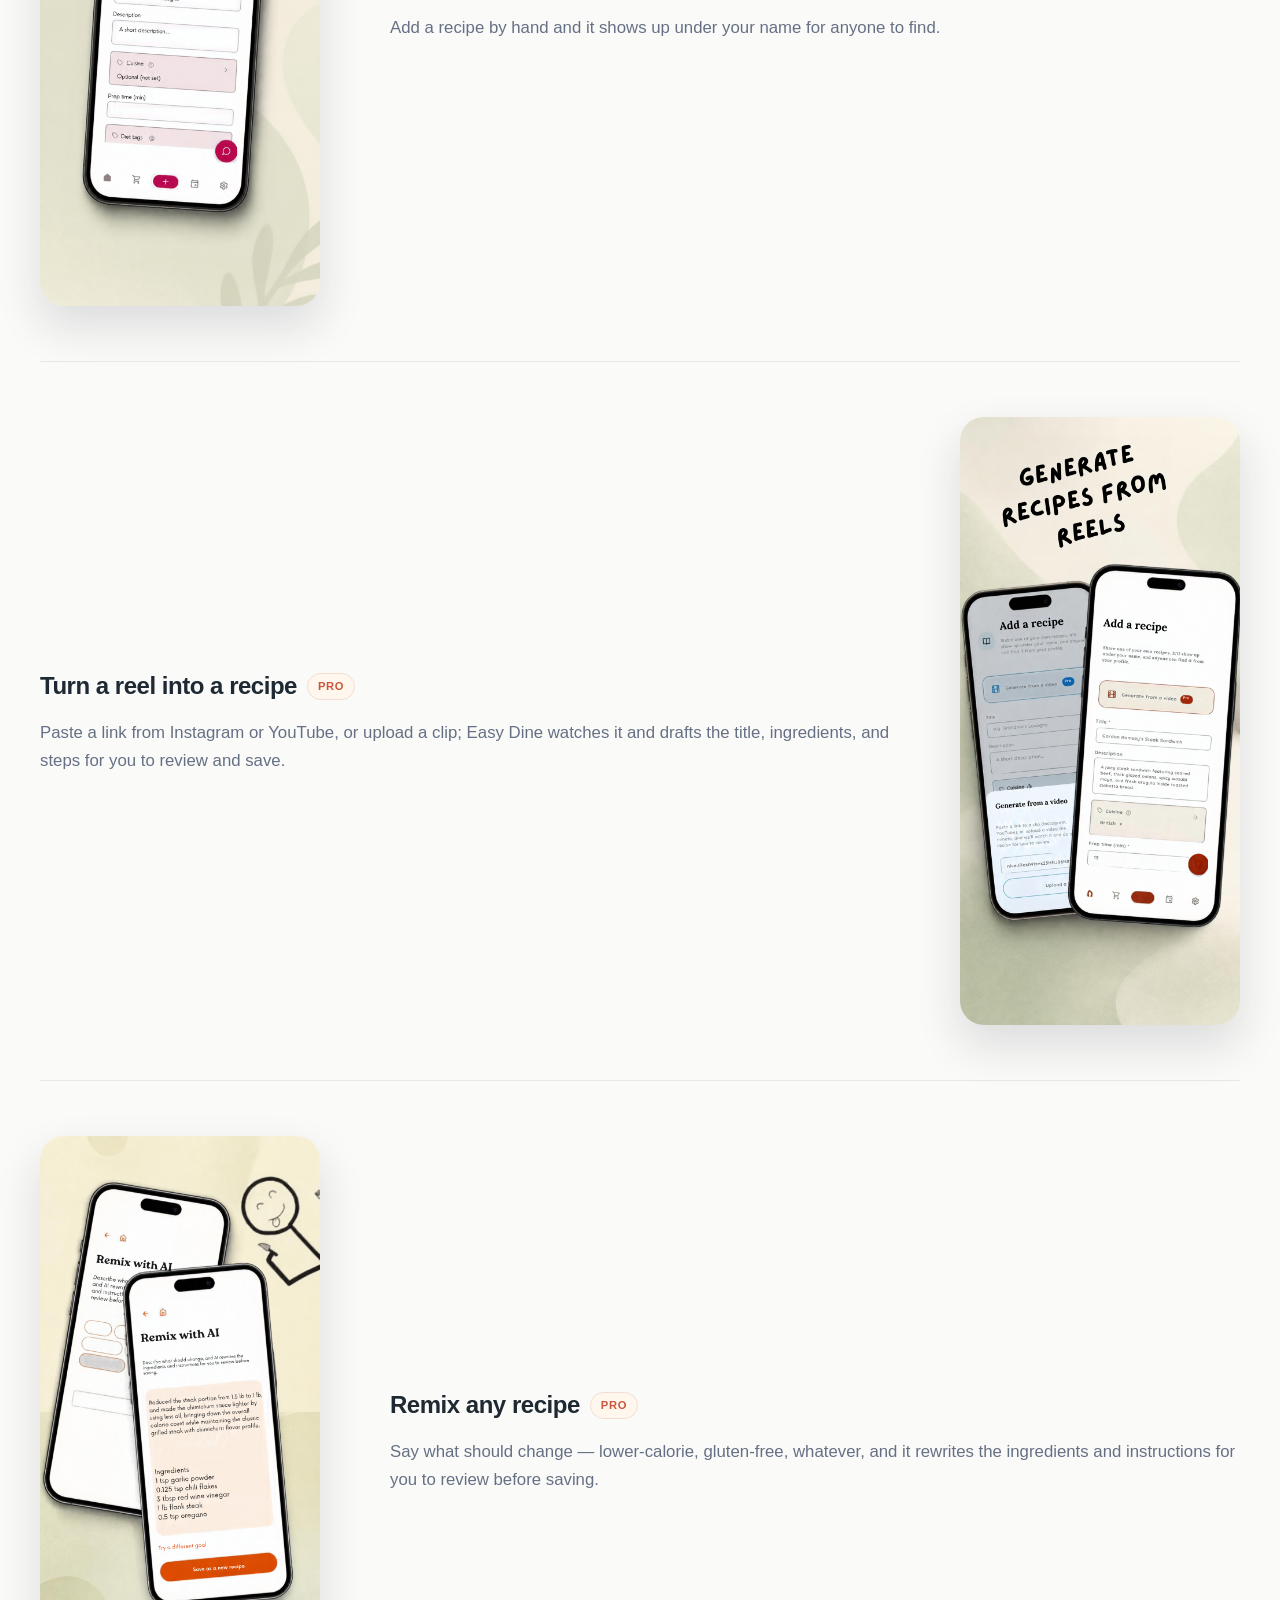
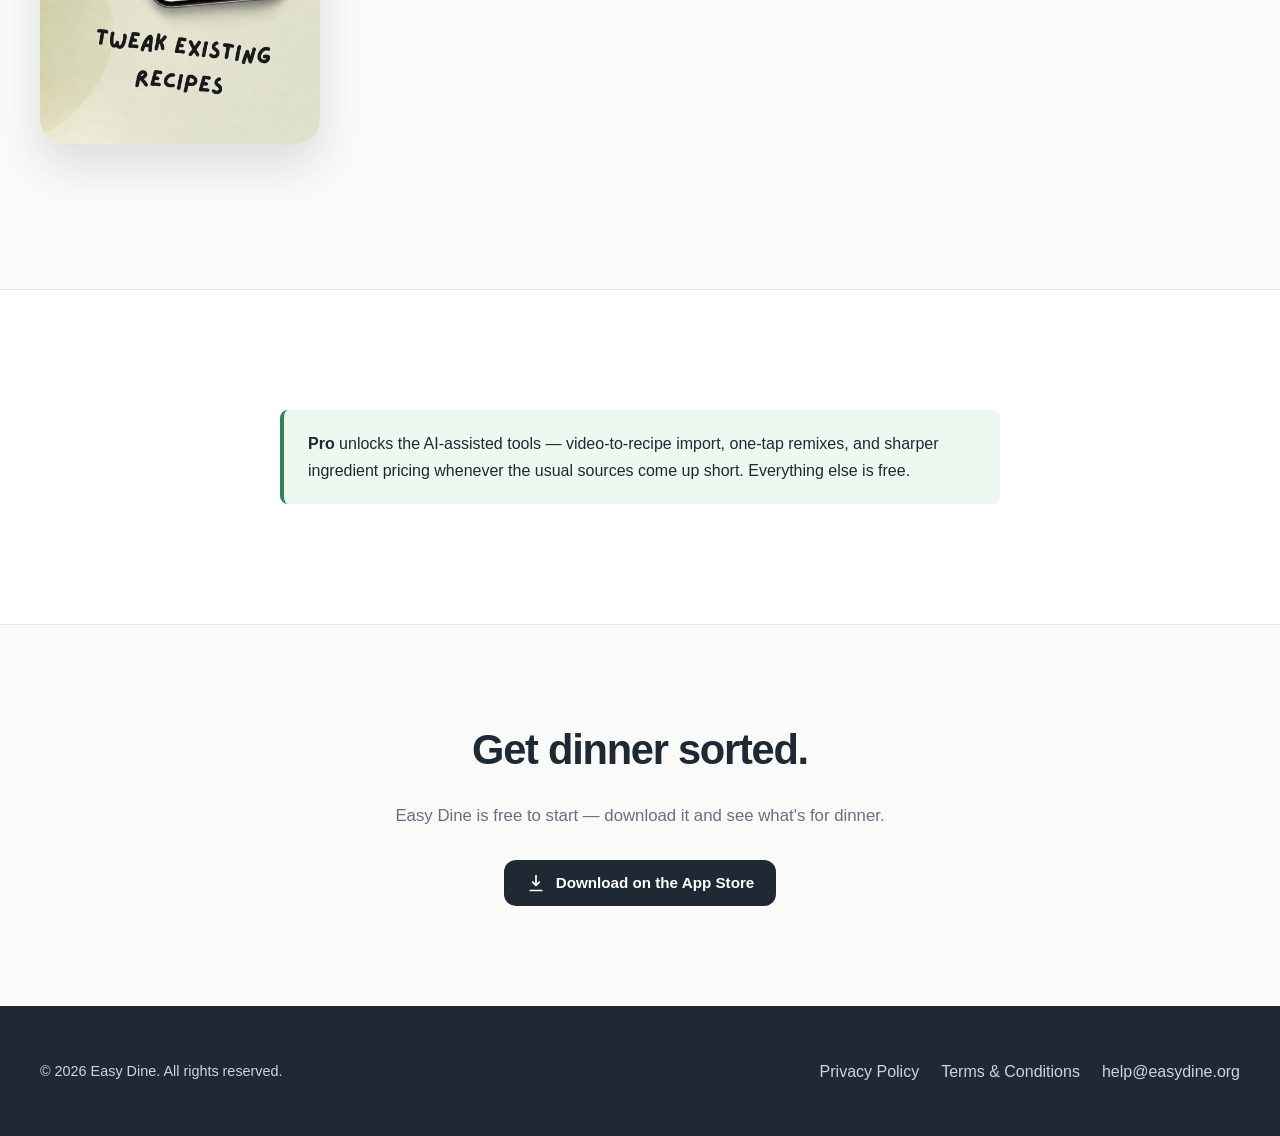
==== commit 53db89f2: "Refine text content for improved readability Updated text for clarity and conciseness in various sec" ====
--- a/index.html
+++ b/index.html
@@ -33,14 +33,12 @@
       <span class="eyebrow">Recipes · Meal Plans · Grocery Lists</span>
       <h1>Explore recipes with ease</h1>
       <p class="hero-text">
-        Browse and save recipes, plan your week, and let Easy Dine turn it into a grocery
-        list with real, priced-out estimates.
+        Browse and save recipes, plan out your week, create grocery lists and more!
       </p>
       <div class="hero-cta">
         <!-- Placeholder badge — swap for Apple's own official "Download on the App
              Store" artwork (developer.apple.com/app-store/marketing/guidelines/) before
-             publishing; recreating their logo here would be a trademark-guideline
-             problem, not just a style one. -->
+             publishing -->
         <a class="store-badge" href="https://apps.apple.com/app/id6815075286" aria-label="Download Easy Dine on the App Store">
           <svg width="20" height="20" viewBox="0 0 24 24" fill="none" aria-hidden="true">
             <path d="M12 3v12m0 0l-4-4m4 4l4-4M5 21h14" stroke="white" stroke-width="2" stroke-linecap="round" stroke-linejoin="round"/>
@@ -59,14 +57,14 @@
     <div class="section-heading">
       <span class="eyebrow">What's inside</span>
       <h2>Everything from "what's for dinner" to the shopping list</h2>
-      <p>A full recipe library, weekly planning, and a grocery list that prices itself out — all in one place.</p>
+      <p>A full recipe library, weekly planning, and a grocery list that prices itself out.</p>
     </div>
 
     <div class="feature-row">
       <div class="feature-shot"><img src="assets/screens/screen-1.png" alt="Home feed showing suggested recipes personalized to your goals"></div>
       <div class="feature-copy">
         <h3>Recipes worth opening</h3>
-        <p>A full recipe library with suggestions personalized to your own goals — search by title, or scroll a feed built around what you're actually trying to eat.</p>
+        <p>A full recipe library with suggestions personalized to your own goals; search by title, or scroll a feed built around what you're actually trying to eat.</p>
       </div>
     </div>
 
@@ -82,7 +80,7 @@
       <div class="feature-shot"><img src="assets/screens/screen-3.png" alt="Recipe detail screen with ingredients, tags, cost and nutrition"></div>
       <div class="feature-copy">
         <h3>Every recipe, fully broken down</h3>
-        <p>Ingredients, equipment, and step-by-step instructions, plus real nutrition and an estimated cost for the whole dish — not just a list of steps.</p>
+        <p>Ingredients, equipment, and step-by-step instructions, plus real nutrition and an estimated cost for the whole dish.</p>
       </div>
     </div>
 
@@ -98,7 +96,7 @@
       <div class="feature-shot"><img src="assets/screens/screen-5.png" alt="Grocery list with an estimated price next to every item"></div>
       <div class="feature-copy">
         <h3>One list, real prices</h3>
-        <p>Everything you need to buy, combined into a single grocery list with an estimated price per item — so you know the total before you're standing in the aisle.</p>
+        <p>Everything you need to buy, combined into a single grocery list with an estimated price per item.</p>
       </div>
     </div>
 
@@ -106,7 +104,7 @@
       <div class="feature-shot"><img src="assets/screens/screen-6.png" alt="Add a recipe form for sharing your own recipe with the community"></div>
       <div class="feature-copy">
         <h3>Share your own recipes</h3>
-        <p>Add a recipe by hand and it shows up under your name for anyone to find — or skip the typing entirely with the tool below.</p>
+        <p>Add a recipe by hand and it shows up under your name for anyone to find.</p>
       </div>
     </div>
 
@@ -114,7 +112,7 @@
       <div class="feature-shot"><img src="assets/screens/screen-7.png" alt="Generate a recipe from a video link or upload"></div>
       <div class="feature-copy">
         <h3>Turn a reel into a recipe <span class="pro-badge">Pro</span></h3>
-        <p>Paste a link from Instagram or YouTube, or upload a clip — Easy Dine watches it and drafts the title, ingredients, and steps for you to review and save.</p>
+        <p>Paste a link from Instagram or YouTube, or upload a clip; Easy Dine watches it and drafts the title, ingredients, and steps for you to review and save.</p>
       </div>
     </div>
 
@@ -122,7 +120,7 @@
       <div class="feature-shot"><img src="assets/screens/screen-8.png" alt="Remix with AI screen rewriting a recipe's ingredients"></div>
       <div class="feature-copy">
         <h3>Remix any recipe <span class="pro-badge">Pro</span></h3>
-        <p>Say what should change — lower-calorie, gluten-free, whatever — and it rewrites the ingredients and instructions for you to review before saving.</p>
+        <p>Say what should change — lower-calorie, gluten-free, whatever, and it rewrites the ingredients and instructions for you to review before saving.</p>
       </div>
     </div>
 </section>
